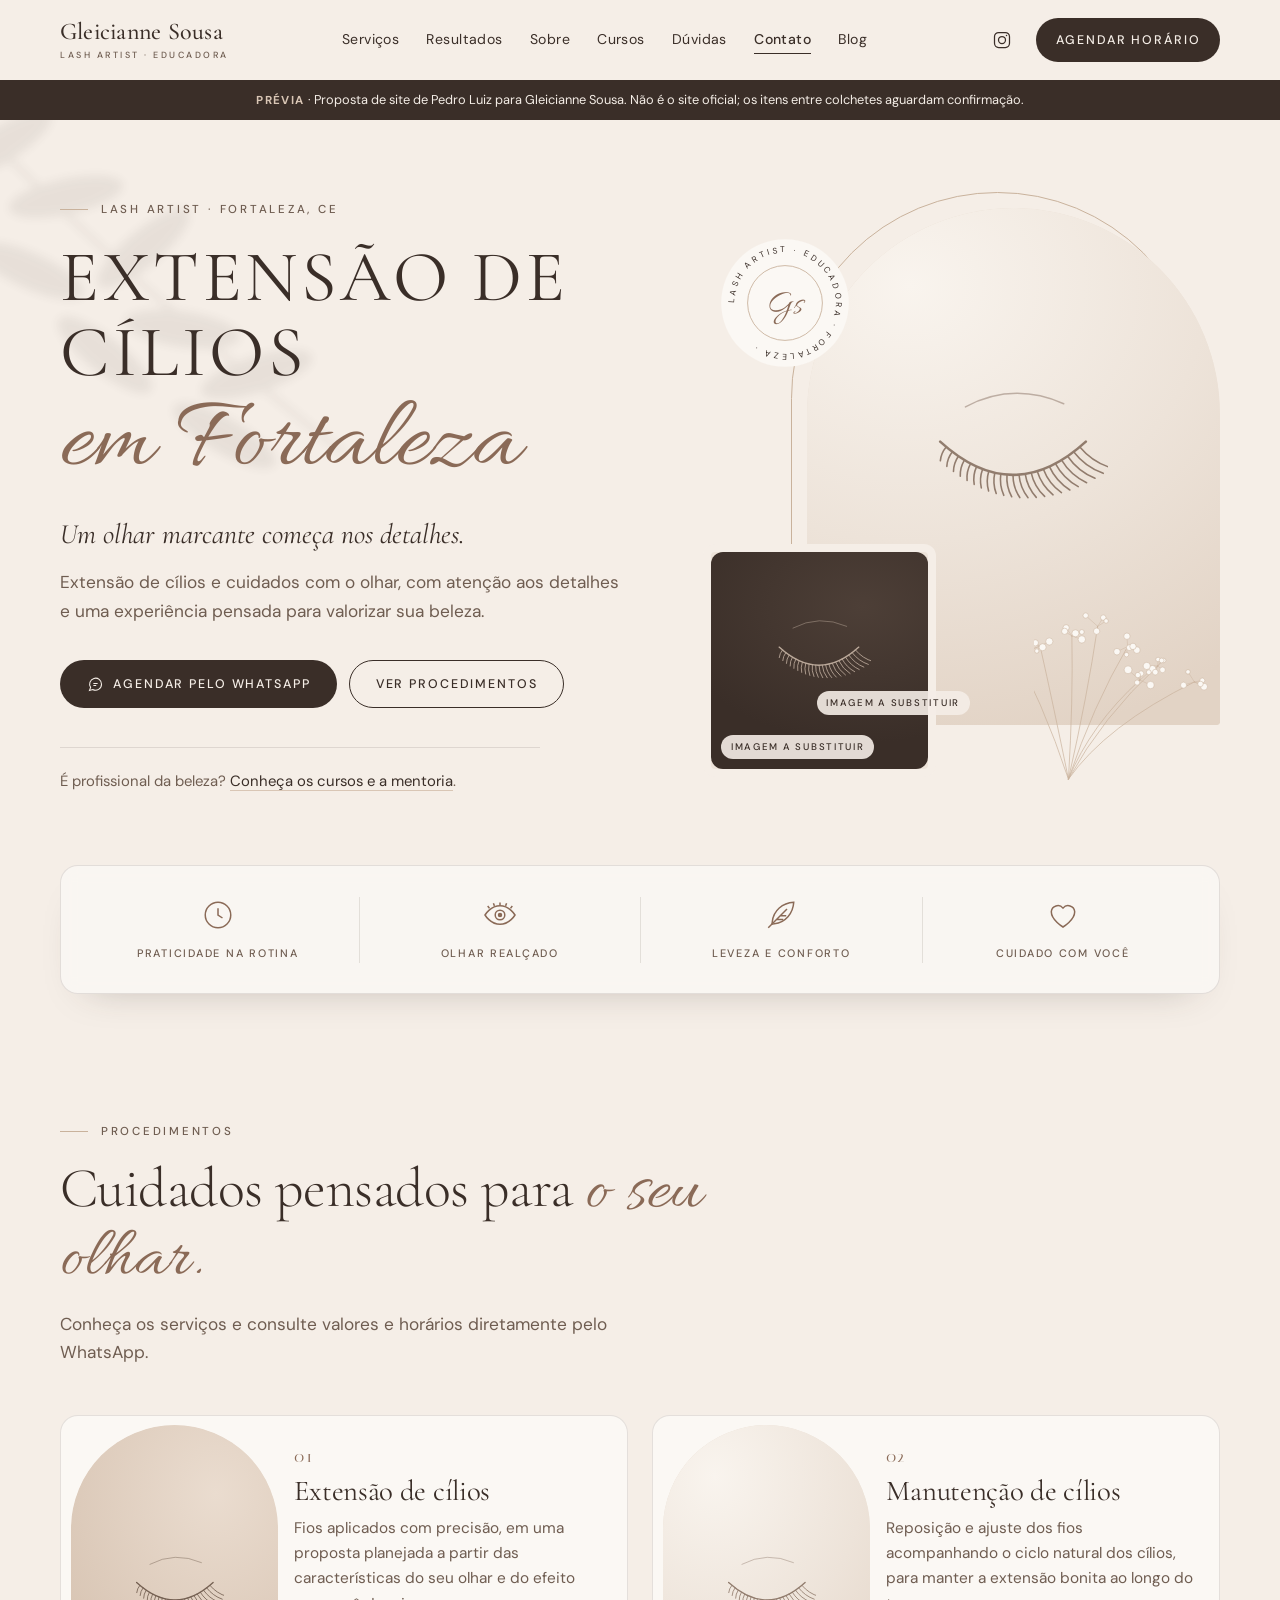
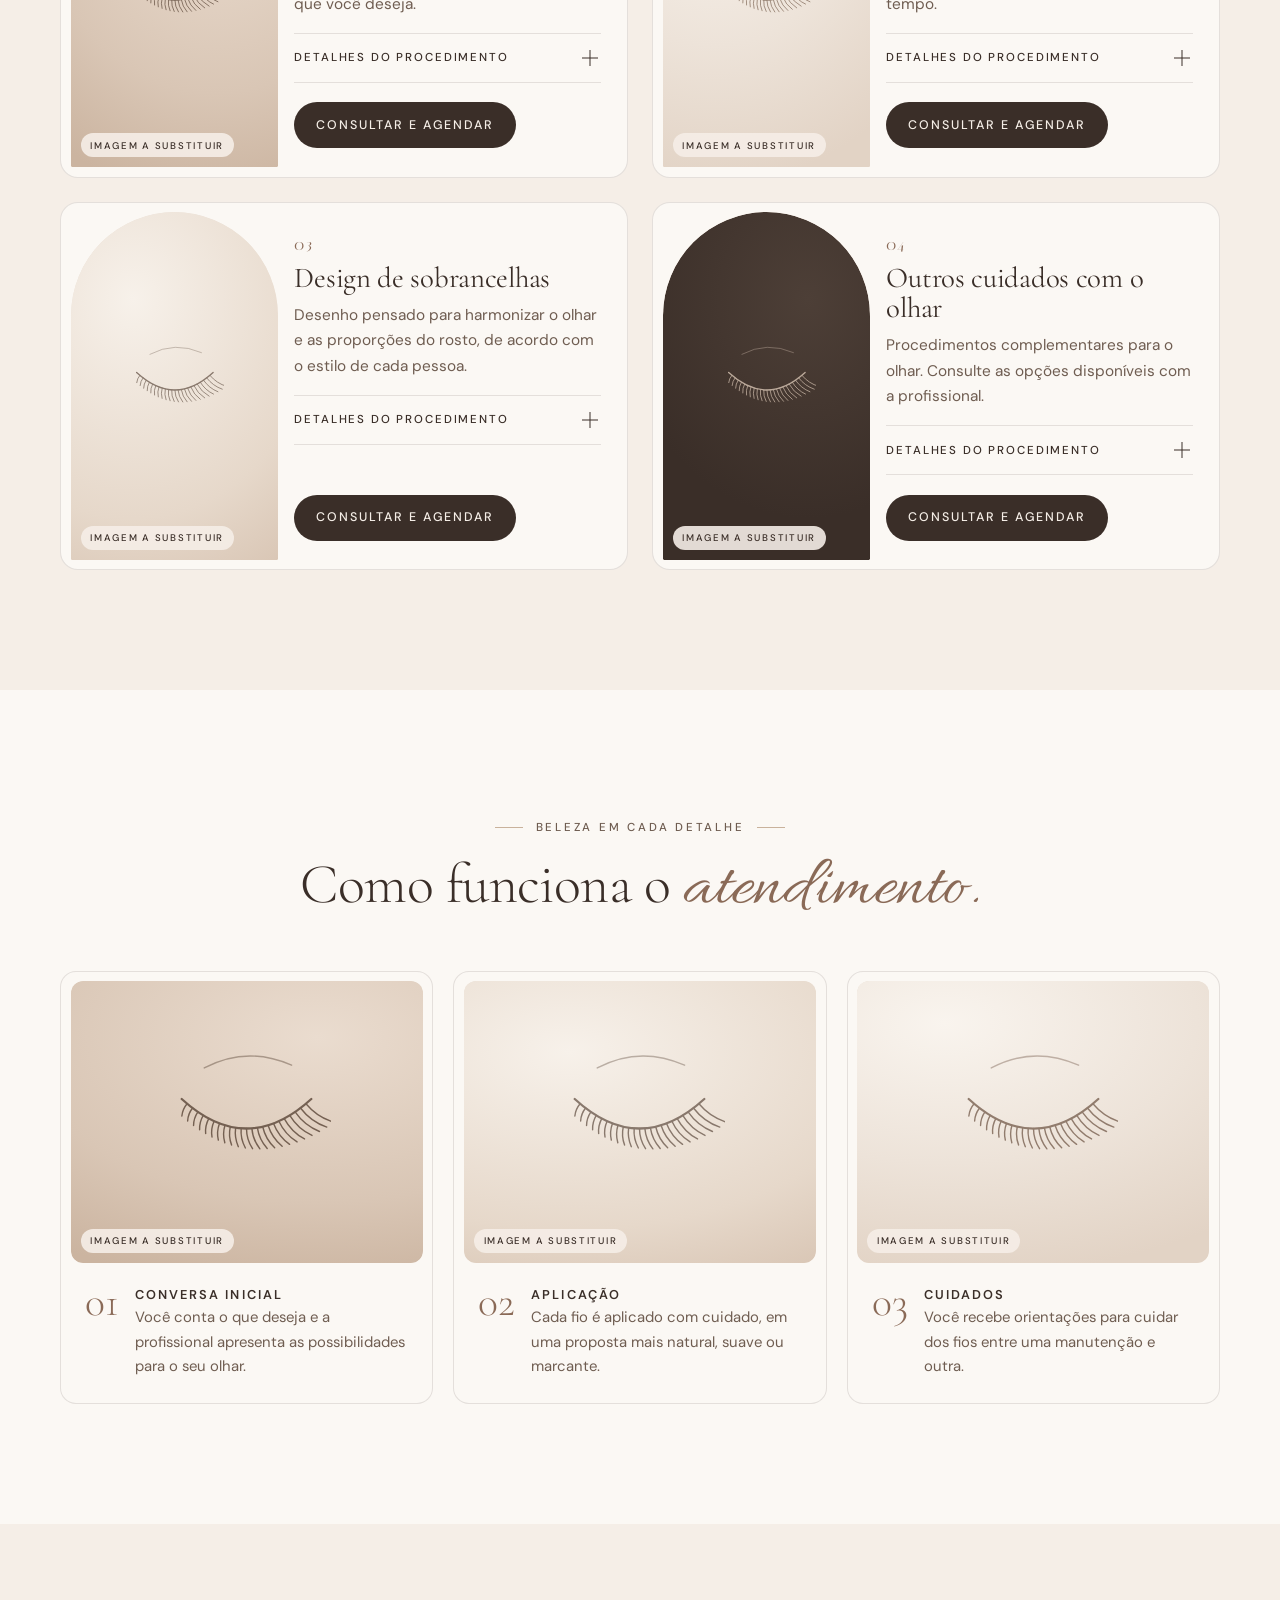
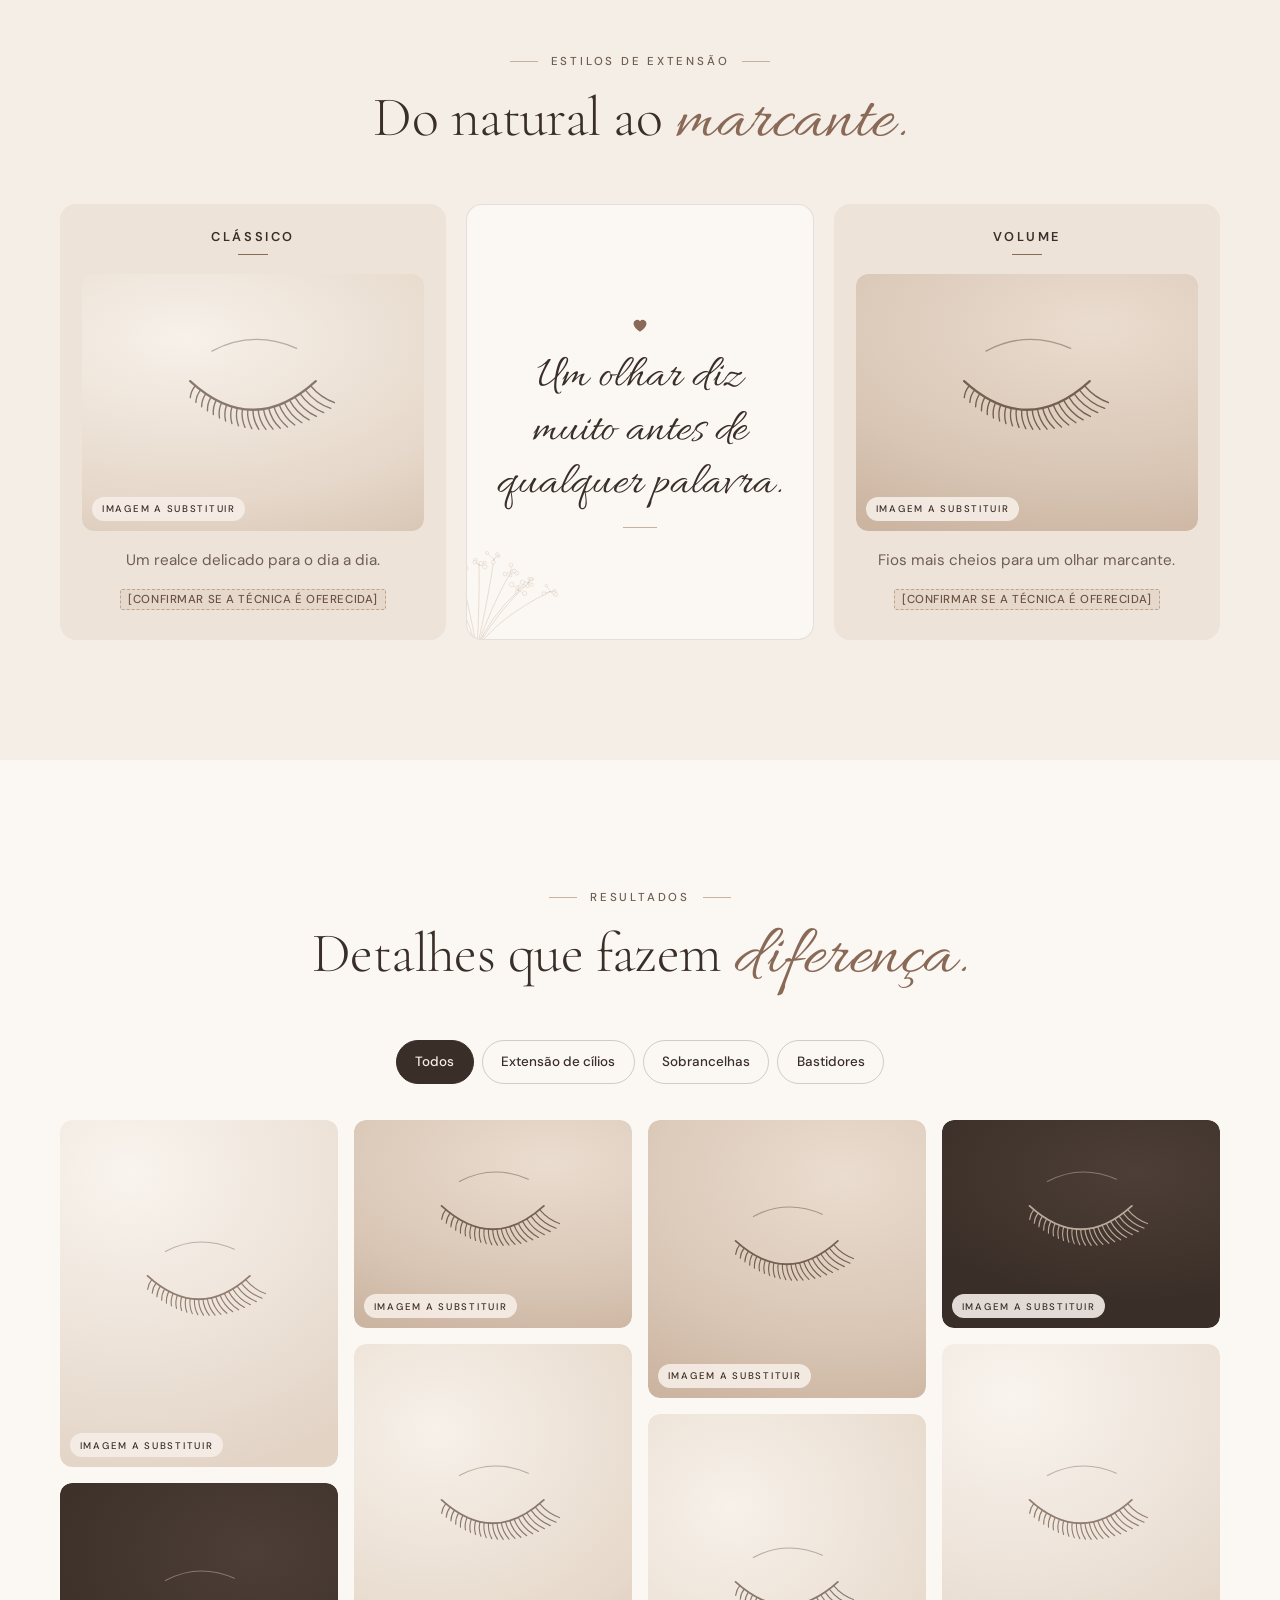
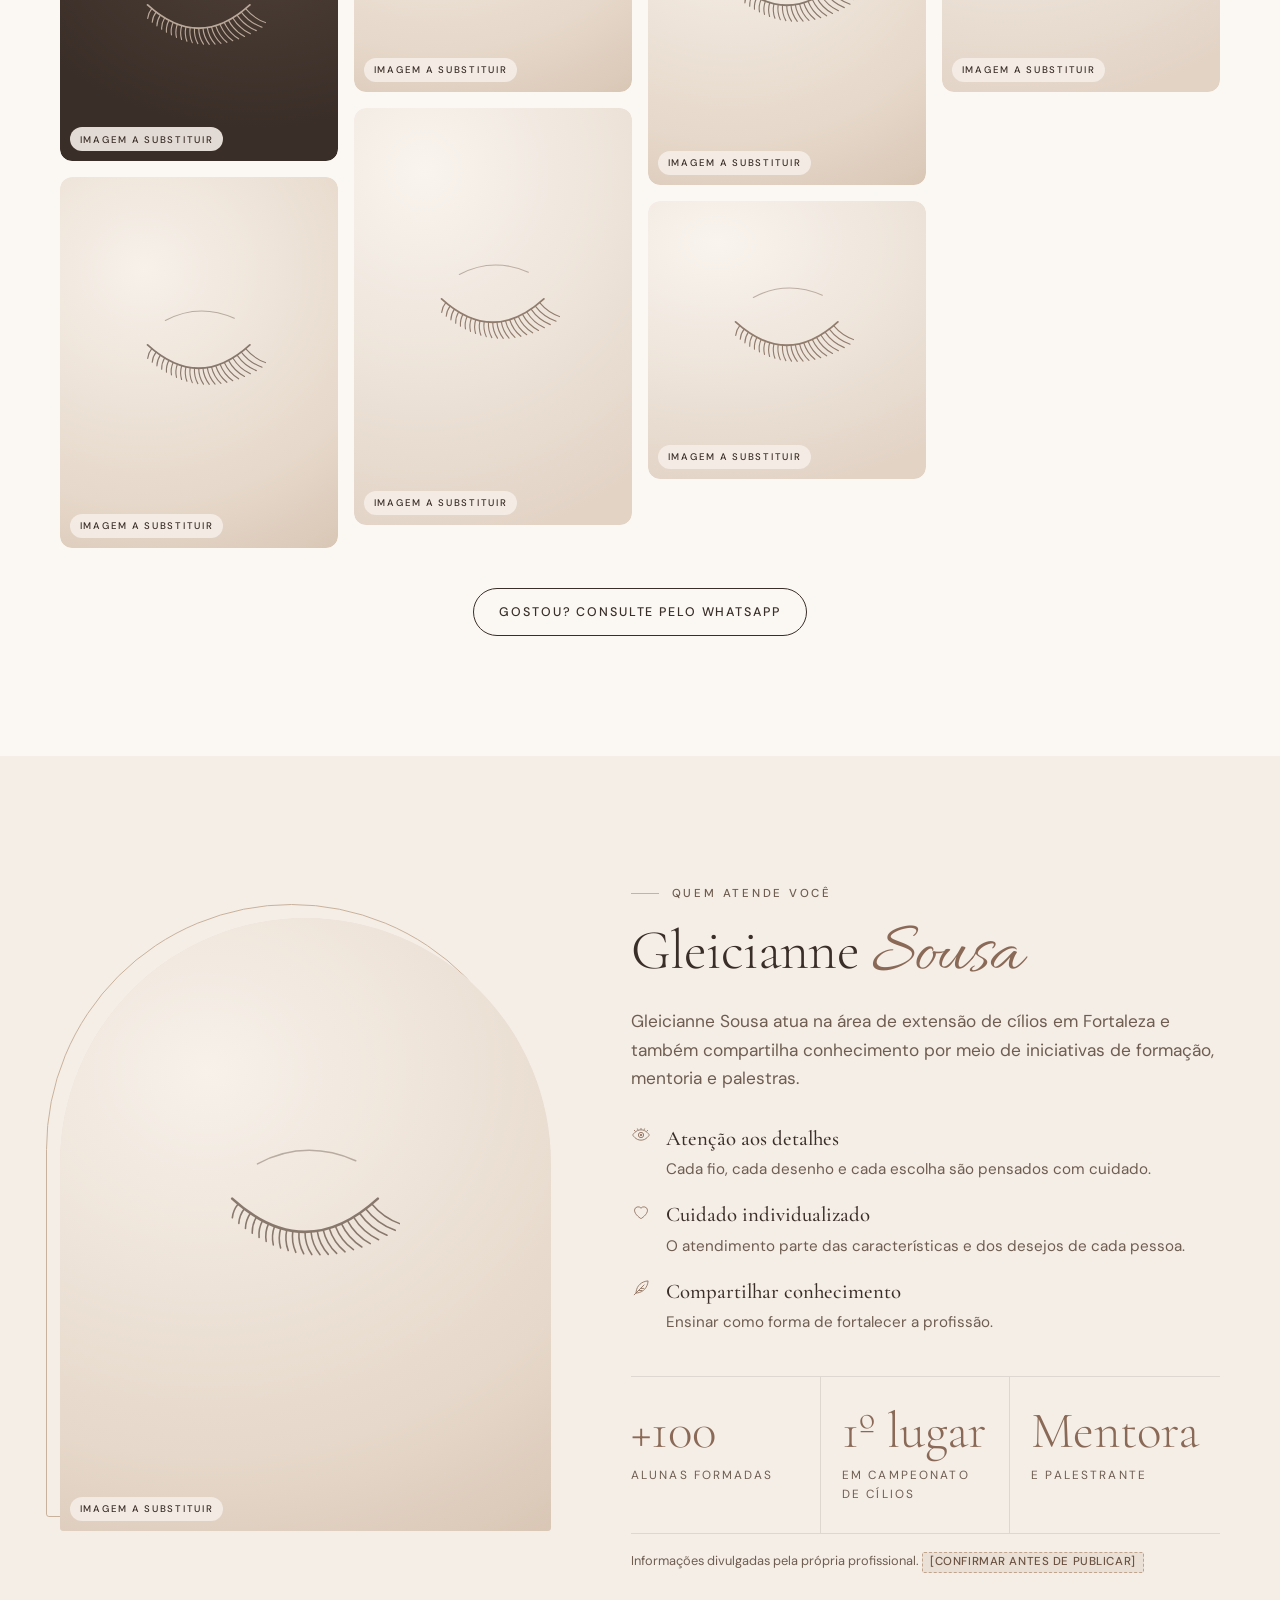
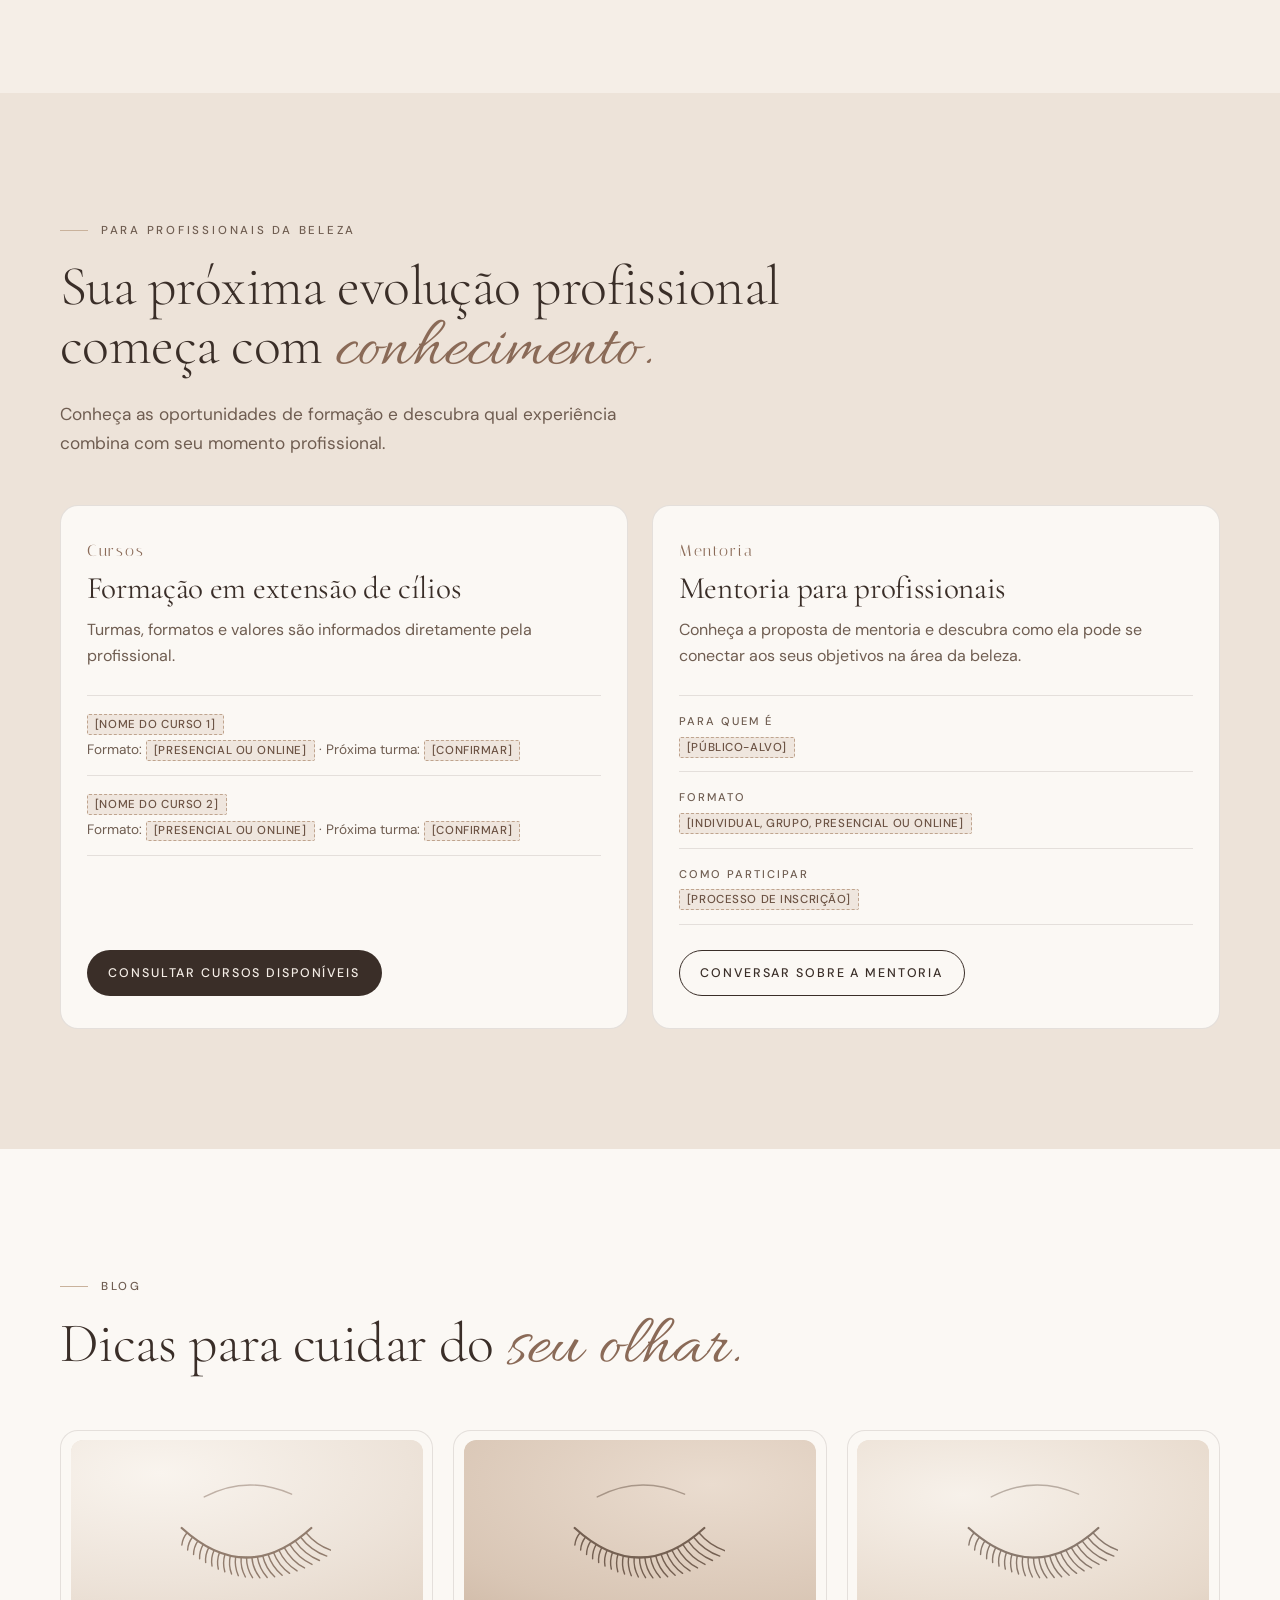
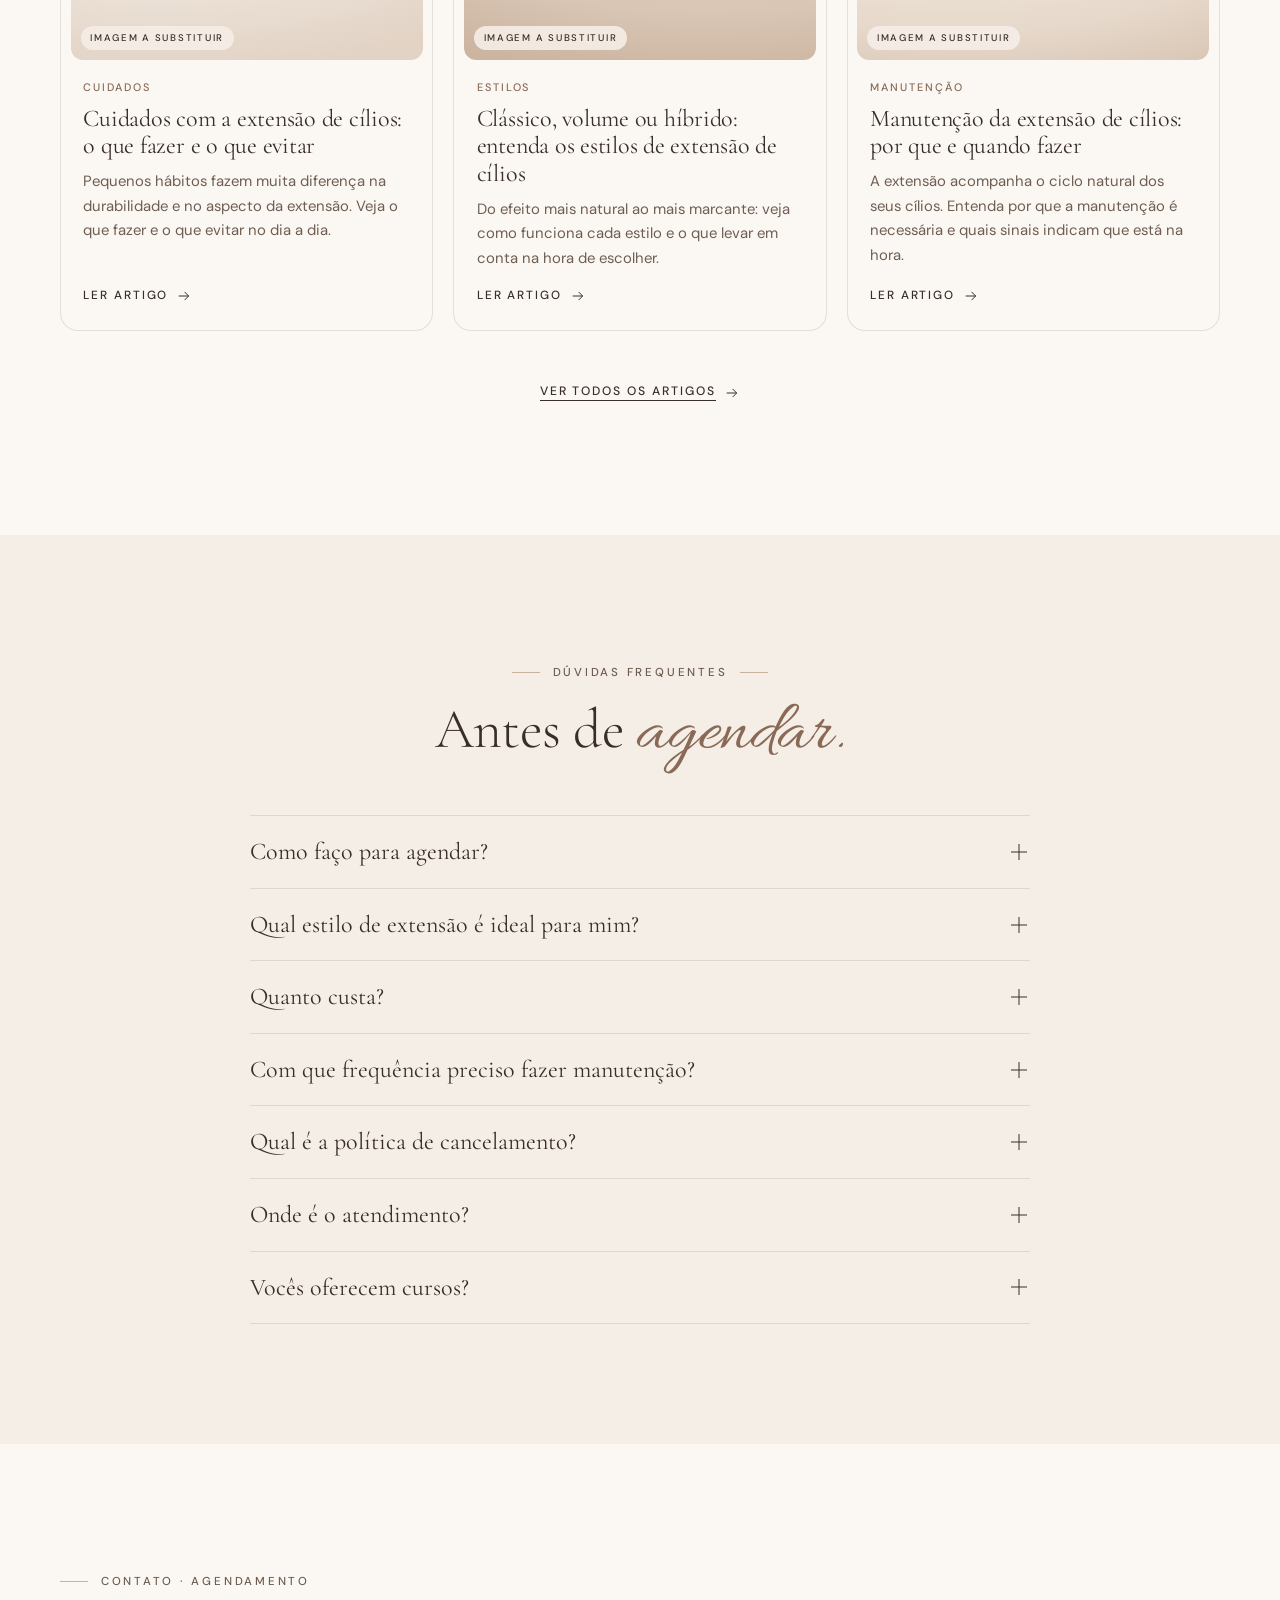
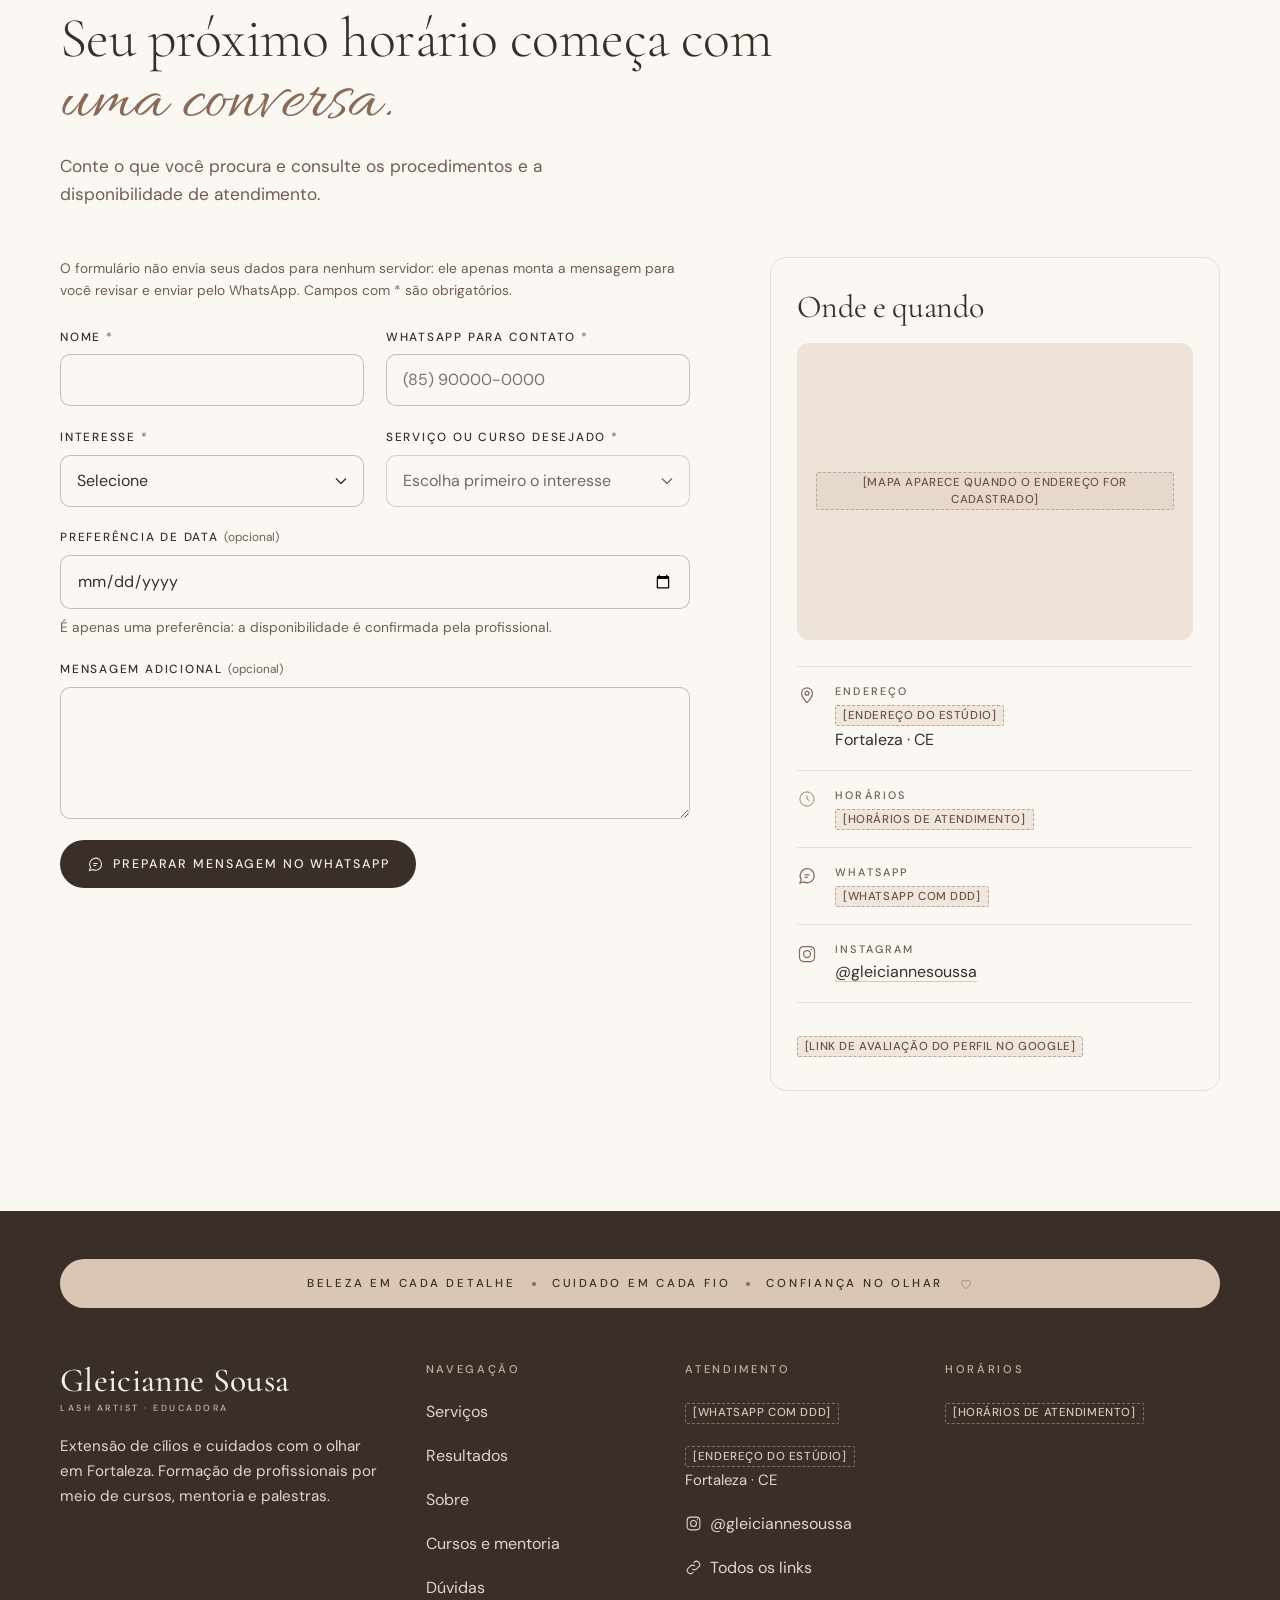
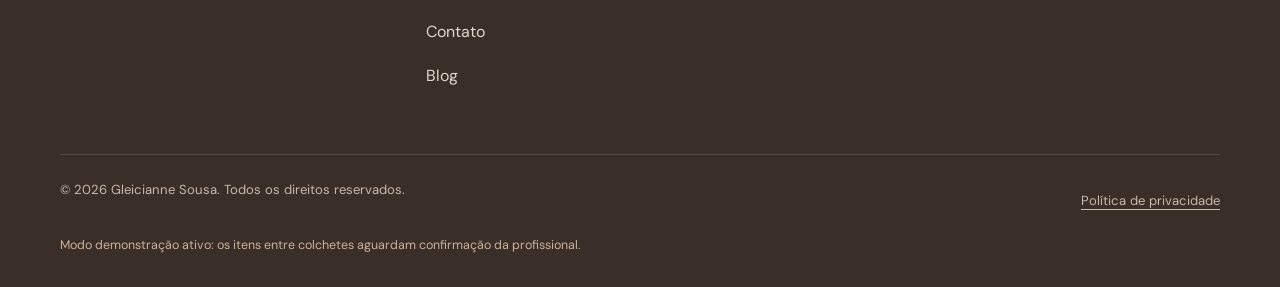
==== index.html @ cbfb41b2 "Adiciona site Gleicianne Sousa Co-Authored-By: Claude Sonnet 5.5 <noreply@anthropic.com>" ====
<!doctype html><html><head><meta charset=utf8><meta name=viewport content="width=device-width,initial-scale=1,viewport-fit=cover"><style>:root{color-scheme:light;box-sizing:border-box;padding-top:env(safe-area-inset-top,0px);padding-bottom:env(safe-area-inset-bottom,0px)}html{scroll-padding-top:env(safe-area-inset-top,0px)}body{margin:0;padding:0;font:14px -apple-system,BlinkMacSystemFont,sans-serif;background:#fff;color:#000}img{max-width:100%}[hidden]:not([hidden=until-found i]){display:none!important}</style></head><body>
<!-- METADADOS E SEO — landing page de destino do Perfil da Empresa no Google e do Google Ads -->
<title>Site Gleicianne Sousa</title>
<meta name="description" content="Extensão de cílios, manutenção e design de sobrancelhas em Fortaleza com Gleicianne Sousa. Veja os resultados e agende pelo WhatsApp.">
<meta name="theme-color" content="#F5EEE7">
<meta name="robots" content="index, follow">
<meta name="format-detection" content="telephone=no">
<meta property="og:type" content="website">
<meta property="og:locale" content="pt_BR">
<meta property="og:site_name" content="Gleicianne Sousa">
<meta property="og:title" content="Extensão de Cílios em Fortaleza | Gleicianne Sousa">
<meta property="og:description" content="Extensão de cílios, manutenção e design de sobrancelhas em Fortaleza com Gleicianne Sousa. Veja os resultados e agende pelo WhatsApp.">
<!-- og:url, og:image e favicon são definidos via CONFIG.seo quando houver domínio e arquivos oficiais -->
<meta name="twitter:card" content="summary_large_image">
<script>document.documentElement.classList.add('js');</script>
<link rel="preconnect" href="https://fonts.googleapis.com">
<link rel="preconnect" href="https://fonts.gstatic.com" crossorigin>
<link href="https://fonts.googleapis.com/css2?family=Cormorant+Garamond:ital,wght@0,300;0,400;0,500;0,600;1,300;1,400;1,500&family=DM+Sans:opsz,wght@9..40,400;9..40,500;9..40,600&family=Italiana&family=Allura&display=swap" rel="stylesheet">

<link rel="stylesheet" href="assets/style.css">
<!-- =========================================================
     ESTRUTURA — landing page única (destino do Perfil da Empresa
     no Google e de futuras campanhas do Google Ads).
     Textos ficam em HTML estático (indexável e rápido).
     Dados comerciais (telefone, endereço, horários, preços,
     links, imagens) vêm do objeto CONFIG no fim do arquivo.
     ========================================================= -->
<a class="skip-link" href="#conteudo">Pular para o conteúdo</a>

<header class="site-header" id="siteHeader">
  <div class="container header-inner">
    <a class="brand" href="#inicio" aria-label="Gleicianne Sousa — início">
      <span class="brand-name">Gleicianne Sousa</span>
      <span class="brand-sig">LASH ARTIST · EDUCADORA</span>
    </a>
    <nav class="nav-desktop" aria-label="Seções da página">
      <ul>
        <li><a href="#servicos" data-nav="servicos">Serviços</a></li>
        <li><a href="#resultados" data-nav="resultados">Resultados</a></li>
        <li><a href="#sobre" data-nav="sobre">Sobre</a></li>
        <li><a href="#formacao" data-nav="formacao">Cursos</a></li>
        <li><a href="#duvidas" data-nav="duvidas">Dúvidas</a></li>
        <li><a href="#contato" data-nav="contato">Contato</a></li>
        <li><a href="blog/index.html">Blog</a></li>
      </ul>
    </nav>
    <div class="header-actions">
      <a class="icon-btn" href="https://instagram.com/gleiciannesoussa" data-href="instagram" target="_blank" rel="noopener" aria-label="Instagram (abre em nova aba)" data-track="instagram"><span data-icon="instagram"></span></a>
      <a class="btn btn--primary header-cta" href="#contato" data-wa="schedule" data-track="whatsapp">Agendar horário</a>
      <button class="icon-btn menu-toggle" type="button" id="menuToggle" aria-controls="mobileMenu" aria-expanded="false" aria-label="Abrir menu"><span data-icon="menu"></span></button>
    </div>
  </div>
  <nav class="mobile-menu" id="mobileMenu" aria-label="Menu" hidden>
    <ul>
      <li><a href="#servicos" data-nav="servicos">Serviços<span data-icon="arrow"></span></a></li>
      <li><a href="#resultados" data-nav="resultados">Resultados<span data-icon="arrow"></span></a></li>
      <li><a href="#sobre" data-nav="sobre">Sobre<span data-icon="arrow"></span></a></li>
      <li><a href="#formacao" data-nav="formacao">Cursos e mentoria<span data-icon="arrow"></span></a></li>
      <li><a href="#duvidas" data-nav="duvidas">Dúvidas<span data-icon="arrow"></span></a></li>
      <li><a href="#contato" data-nav="contato">Contato<span data-icon="arrow"></span></a></li>
      <li><a href="blog/index.html">Blog<span data-icon="arrow"></span></a></li>
    </ul>
    <div class="btn-row">
      <a class="btn btn--primary" href="#contato" data-wa="schedule" data-track="whatsapp"><span data-icon="chat"></span>Agendar horário</a>
      <a class="btn btn--ghost" href="https://instagram.com/gleiciannesoussa" data-href="instagram" target="_blank" rel="noopener" data-track="instagram"><span data-icon="instagram"></span>Instagram</a>
    </div>
  </nav>
</header>

<main id="conteudo" tabindex="-1">
<div class="preview-bar" role="note"><strong>Prévia</strong> · Proposta de site de Pedro Luiz para Gleicianne Sousa. Não é o site oficial; os itens entre colchetes aguardam confirmação.</div>

  <!-- ===================== HERO ===================== -->
  <section class="hero" id="inicio" aria-labelledby="t-hero">
    <div data-deco="leaves"></div>
    <div class="container hero-grid">
      <div>
        <p class="eyebrow reveal">Lash artist · Fortaleza, CE</p>
        <h1 class="display reveal" id="t-hero">Extensão de cílios <em class="accent">em Fortaleza</em></h1>
        <p class="hero-tagline reveal">Um olhar marcante começa nos detalhes.</p>
        <p class="lead reveal">Extensão de cílios e cuidados com o olhar, com atenção aos detalhes e uma experiência pensada para valorizar sua beleza.</p>
        <div class="btn-row reveal">
          <a class="btn btn--primary" href="#contato" data-wa="schedule" data-track="whatsapp"><span data-icon="chat"></span>Agendar pelo WhatsApp</a>
          <a class="btn btn--ghost" href="#servicos">Ver procedimentos</a>
        </div>
        <p class="hero-note reveal">É profissional da beleza? <a href="#formacao">Conheça os cursos e a mentoria</a>.</p>
      </div>
      <div class="hero-visual reveal">
        <div class="hero-frame" aria-hidden="true"></div>
        <div class="hero-main arch" data-img="images.heroMain" data-eager></div>
        <div class="hero-detail" data-img="images.heroDetail"></div>
        <div class="hero-badge" aria-hidden="true" data-deco="badge"></div>
        <div data-deco="gypso"></div>
      </div>
    </div>
  </section>

  <div class="benefits-wrap">
    <div class="container">
      <ul class="benefits reveal" aria-label="Diferenciais do atendimento">
        <li><span data-icon="clock"></span><span>Praticidade na rotina</span></li>
        <li><span data-icon="eye"></span><span>Olhar realçado</span></li>
        <li><span data-icon="feather"></span><span>Leveza e conforto</span></li>
        <li><span data-icon="heart"></span><span>Cuidado com você</span></li>
      </ul>
    </div>
  </div>

  <!-- ===================== SERVIÇOS ===================== -->
  <section class="section" id="servicos" aria-labelledby="t-servicos">
    <div class="container">
      <div class="section-head">
        <p class="eyebrow reveal">Procedimentos</p>
        <h2 class="h2 reveal" id="t-servicos">Cuidados pensados para <em class="accent">o seu olhar.</em></h2>
        <p class="lead reveal">Conheça os serviços e consulte valores e horários diretamente pelo WhatsApp.</p>
      </div>
      <div class="svc-grid">
        <article class="svc-card reveal" data-svc="extensao">
          <div class="svc-img" data-img="services.extensao.image" data-label="Extensão de cílios"></div>
          <div class="svc-card-body">
            <span class="card-num">01</span>
            <h3>Extensão de cílios</h3>
            <p>Fios aplicados com precisão, em uma proposta planejada a partir das características do seu olhar e do efeito que você deseja.</p>
            <details class="svc-more"><summary>Detalhes do procedimento<span class="acc-plus" aria-hidden="true"></span></summary><dl class="meta-list meta-list--compact" data-svc-details="extensao"></dl></details>
            <a class="btn btn--primary btn--sm" href="#contato" data-wa="service" data-wa-arg="extensão de cílios" data-track="whatsapp">Consultar e agendar</a>
          </div>
        </article>
        <article class="svc-card reveal" data-svc="manutencao">
          <div class="svc-img" data-img="services.manutencao.image" data-label="Manutenção de cílios"></div>
          <div class="svc-card-body">
            <span class="card-num">02</span>
            <h3>Manutenção de cílios</h3>
            <p>Reposição e ajuste dos fios acompanhando o ciclo natural dos cílios, para manter a extensão bonita ao longo do tempo.</p>
            <details class="svc-more"><summary>Detalhes do procedimento<span class="acc-plus" aria-hidden="true"></span></summary><dl class="meta-list meta-list--compact" data-svc-details="manutencao"></dl></details>
            <a class="btn btn--primary btn--sm" href="#contato" data-wa="service" data-wa-arg="manutenção de cílios" data-track="whatsapp">Consultar e agendar</a>
          </div>
        </article>
        <article class="svc-card reveal" data-svc="sobrancelhas">
          <div class="svc-img" data-img="services.sobrancelhas.image" data-label="Design de sobrancelhas"></div>
          <div class="svc-card-body">
            <span class="card-num">03</span>
            <h3>Design de sobrancelhas</h3>
            <p>Desenho pensado para harmonizar o olhar e as proporções do rosto, de acordo com o estilo de cada pessoa.</p>
            <details class="svc-more"><summary>Detalhes do procedimento<span class="acc-plus" aria-hidden="true"></span></summary><dl class="meta-list meta-list--compact" data-svc-details="sobrancelhas"></dl></details>
            <a class="btn btn--primary btn--sm" href="#contato" data-wa="service" data-wa-arg="design de sobrancelhas" data-track="whatsapp">Consultar e agendar</a>
          </div>
        </article>
        <article class="svc-card reveal" data-svc="outros" data-optional>
          <div class="svc-img" data-img="services.outros.image" data-label="Outros cuidados com o olhar"></div>
          <div class="svc-card-body">
            <span class="card-num">04</span>
            <h3>Outros cuidados com o olhar</h3>
            <p>Procedimentos complementares para o olhar. Consulte as opções disponíveis com a profissional.</p>
            <details class="svc-more"><summary>Detalhes do procedimento<span class="acc-plus" aria-hidden="true"></span></summary><dl class="meta-list meta-list--compact" data-svc-details="outros"></dl></details>
            <a class="btn btn--primary btn--sm" href="#contato" data-wa="service" data-wa-arg="outros cuidados com o olhar" data-track="whatsapp">Consultar e agendar</a>
          </div>
        </article>
      </div>
    </div>
  </section>

  <!-- ===================== COMO FUNCIONA ===================== -->
  <section class="section section--white" aria-labelledby="t-detalhe">
    <div class="container">
      <div class="section-head center">
        <p class="eyebrow reveal">Beleza em cada detalhe</p>
        <h2 class="h2 reveal" id="t-detalhe">Como funciona o <em class="accent">atendimento.</em></h2>
      </div>
      <div class="detail-cards">
        <article class="detail-card reveal">
          <div data-img="process.0" data-ratio="5/4" data-label="Aplicação de extensão de cílios"></div>
          <div class="detail-card-body"><span class="n" aria-hidden="true">01</span><h3>Conversa inicial</h3><p>Você conta o que deseja e a profissional apresenta as possibilidades para o seu olhar.</p></div>
        </article>
        <article class="detail-card reveal">
          <div data-img="process.1" data-ratio="5/4" data-label="Aplicação dos fios"></div>
          <div class="detail-card-body"><span class="n" aria-hidden="true">02</span><h3>Aplicação</h3><p>Cada fio é aplicado com cuidado, em uma proposta mais natural, suave ou marcante.</p></div>
        </article>
        <article class="detail-card reveal">
          <div data-img="process.2" data-ratio="5/4" data-label="Resultado de extensão de cílios"></div>
          <div class="detail-card-body"><span class="n" aria-hidden="true">03</span><h3>Cuidados</h3><p>Você recebe orientações para cuidar dos fios entre uma manutenção e outra.</p></div>
        </article>
      </div>
    </div>
  </section>

  <!-- ===================== ESTILOS ===================== -->
  <section class="section" id="estilos" aria-labelledby="t-estilos" data-styles-section>
    <div class="container">
      <div class="section-head center">
        <p class="eyebrow reveal">Estilos de extensão</p>
        <h2 class="h2 reveal" id="t-estilos">Do natural ao <em class="accent">marcante.</em></h2>
      </div>
      <div class="styles">
        <article class="style-card reveal" data-style="0">
          <h3>Clássico</h3>
          <div data-img="styles.0.image" data-ratio="4/3" data-label="Extensão de cílios estilo clássico" style="margin-bottom:1.1rem"></div>
          <p>Um realce delicado para o dia a dia.</p>
        </article>
        <figure class="quote-card reveal" style="margin:0">
          <span data-icon="heartFill"></span>
          <blockquote>Um olhar diz muito antes de qualquer palavra.</blockquote>
          <span class="rule" aria-hidden="true"></span>
          <div data-deco="gypso"></div>
        </figure>
        <article class="style-card reveal" data-style="1">
          <h3>Volume</h3>
          <div data-img="styles.1.image" data-ratio="4/3" data-label="Extensão de cílios estilo volume" style="margin-bottom:1.1rem"></div>
          <p>Fios mais cheios para um olhar marcante.</p>
        </article>
      </div>
    </div>
  </section>

  <!-- ===================== RESULTADOS ===================== -->
  <section class="section section--white" id="resultados" aria-labelledby="t-resultados">
    <div class="container">
      <div class="section-head center">
        <p class="eyebrow reveal">Resultados</p>
        <h2 class="h2 reveal" id="t-resultados">Detalhes que fazem <em class="accent">diferença.</em></h2>
      </div>
      <div class="filters" role="group" aria-label="Filtrar resultados por categoria" style="justify-content:center">
        <button type="button" class="chip" data-filter="todos" aria-pressed="true">Todos</button>
        <button type="button" class="chip" data-filter="cilios" aria-pressed="false">Extensão de cílios</button>
        <button type="button" class="chip" data-filter="sobrancelhas" aria-pressed="false">Sobrancelhas</button>
        <button type="button" class="chip" data-filter="bastidores" aria-pressed="false">Bastidores</button>
      </div>
      <p class="sr-only" id="filterStatus" aria-live="polite"></p>
      <div class="masonry" data-gallery id="portfolioGrid"></div>
      <p class="g-empty" id="galleryEmpty" hidden>Ainda não há imagens nesta categoria.</p>
      <div class="section-foot"><a class="btn btn--ghost" href="#contato" data-wa="portfolio" data-track="whatsapp">Gostou? Consulte pelo WhatsApp</a></div>
    </div>
  </section>

  <!-- ===================== SOBRE ===================== -->
  <section class="section" id="sobre" aria-labelledby="t-sobre">
    <div class="container split split--wide-text">
      <div class="portrait reveal"><div data-img="images.portrait" data-ratio="4/5" class="arch"></div></div>
      <div>
        <p class="eyebrow reveal">Quem atende você</p>
        <h2 class="h2 reveal" id="t-sobre">Gleicianne <em class="accent">Sousa</em></h2>
        <p class="lead reveal">Gleicianne Sousa atua na área de extensão de cílios em Fortaleza e também compartilha conhecimento por meio de iniciativas de formação, mentoria e palestras.</p>
        <ul class="about-points reveal">
          <li><span data-icon="eye"></span><div><strong>Atenção aos detalhes</strong><span>Cada fio, cada desenho e cada escolha são pensados com cuidado.</span></div></li>
          <li><span data-icon="heart"></span><div><strong>Cuidado individualizado</strong><span>O atendimento parte das características e dos desejos de cada pessoa.</span></div></li>
          <li><span data-icon="feather"></span><div><strong>Compartilhar conhecimento</strong><span>Ensinar como forma de fortalecer a profissão.</span></div></li>
        </ul>
        <div class="reveal" data-creds></div>
      </div>
    </div>
  </section>

  <!-- ===================== FORMAÇÃO ===================== -->
  <section class="section section--blush" id="formacao" aria-labelledby="t-formacao">
    <div class="container">
      <div class="section-head">
        <p class="eyebrow reveal">Para profissionais da beleza</p>
        <h2 class="h2 reveal" id="t-formacao">Sua próxima evolução profissional começa com <em class="accent">conhecimento.</em></h2>
        <p class="lead reveal">Conheça as oportunidades de formação e descubra qual experiência combina com seu momento profissional.</p>
      </div>
      <div class="edu-grid">
        <article class="edu-card reveal">
          <span class="card-num">Cursos</span>
          <h3>Formação em extensão de cílios</h3>
          <p>Turmas, formatos e valores são informados diretamente pela profissional.</p>
          <ul class="course-list" data-courses></ul>
          <a class="btn btn--primary btn--sm" href="#contato" data-wa="courses" data-track="whatsapp">Consultar cursos disponíveis</a>
        </article>
        <article class="edu-card reveal">
          <span class="card-num">Mentoria</span>
          <h3>Mentoria para profissionais</h3>
          <p>Conheça a proposta de mentoria e descubra como ela pode se conectar aos seus objetivos na área da beleza.</p>
          <dl class="meta-list meta-list--compact" data-mentoring></dl>
          <a class="btn btn--ghost btn--sm" href="#contato" data-wa="mentoring" data-track="whatsapp">Conversar sobre a mentoria</a>
        </article>
      </div>
    </div>
  </section>

  <!-- ===================== BLOG ===================== -->
  <section class="section section--white" id="blog" aria-labelledby="t-blog">
    <div class="container">
      <div class="section-head">
        <p class="eyebrow reveal">Blog</p>
        <h2 class="h2 reveal" id="t-blog">Dicas para cuidar do <em class="accent">seu olhar.</em></h2>
      </div>
      <div class="post-cards">
        <a class="post-card reveal" href="blog/cuidados-extensao-de-cilios.html">
          <div data-img="blog.cuidados-extensao-de-cilios"></div>
          <div class="post-card-body">
            <span class="cat">Cuidados</span>
            <h3>Cuidados com a extensão de cílios: o que fazer e o que evitar</h3>
            <p>Pequenos hábitos fazem muita diferença na durabilidade e no aspecto da extensão. Veja o que fazer e o que evitar no dia a dia.</p>
            <span class="more">Ler artigo<span data-icon="arrow"></span></span>
          </div>
        </a><a class="post-card reveal" href="blog/estilos-extensao-de-cilios-classico-volume-hibrido.html">
          <div data-img="blog.estilos-extensao-de-cilios-classico-volume-hibrido"></div>
          <div class="post-card-body">
            <span class="cat">Estilos</span>
            <h3>Clássico, volume ou híbrido: entenda os estilos de extensão de cílios</h3>
            <p>Do efeito mais natural ao mais marcante: veja como funciona cada estilo e o que levar em conta na hora de escolher.</p>
            <span class="more">Ler artigo<span data-icon="arrow"></span></span>
          </div>
        </a><a class="post-card reveal" href="blog/manutencao-extensao-de-cilios.html">
          <div data-img="blog.manutencao-extensao-de-cilios"></div>
          <div class="post-card-body">
            <span class="cat">Manutenção</span>
            <h3>Manutenção da extensão de cílios: por que e quando fazer</h3>
            <p>A extensão acompanha o ciclo natural dos seus cílios. Entenda por que a manutenção é necessária e quais sinais indicam que está na hora.</p>
            <span class="more">Ler artigo<span data-icon="arrow"></span></span>
          </div>
        </a>
      </div>
      <div class="section-foot"><a class="link-arrow" href="blog/index.html"><span>Ver todos os artigos</span><span data-icon="arrow"></span></a></div>
    </div>
  </section>

  <!-- ===================== DÚVIDAS ===================== -->
  <section class="section" id="duvidas" aria-labelledby="t-duvidas">
    <div class="container faq-wrap">
      <div class="section-head center">
        <p class="eyebrow reveal">Dúvidas frequentes</p>
        <h2 class="h2 reveal" id="t-duvidas">Antes de <em class="accent">agendar.</em></h2>
      </div>
      <div class="acc reveal">
        <details><summary>Como faço para agendar?<span class="acc-plus" aria-hidden="true"></span></summary>
          <div class="acc-body">Pelo WhatsApp: conte qual procedimento você deseja e a profissional informa os horários disponíveis. Você também pode usar o <a href="#contato">formulário de contato</a> para preparar sua mensagem.</div></details>
        <details><summary>Qual estilo de extensão é ideal para mim?<span class="acc-plus" aria-hidden="true"></span></summary>
          <div class="acc-body">Depende das características do seu olhar e do efeito que você deseja. A indicação é feita na conversa inicial com a profissional.</div></details>
        <details><summary>Quanto custa?<span class="acc-plus" aria-hidden="true"></span></summary>
          <div class="acc-body">Os valores variam conforme o procedimento escolhido e são informados pelo WhatsApp.</div></details>
        <details><summary>Com que frequência preciso fazer manutenção?<span class="acc-plus" aria-hidden="true"></span></summary>
          <div class="acc-body"><span data-cfg="policies.maintenance" data-ph="POLÍTICA DE MANUTENÇÃO" data-neutral="O intervalo de manutenção é orientado pela profissional após o procedimento."></span></div></details>
        <details><summary>Qual é a política de cancelamento?<span class="acc-plus" aria-hidden="true"></span></summary>
          <div class="acc-body"><span data-cfg="policies.cancellation" data-ph="POLÍTICA DE CANCELAMENTO" data-neutral="As condições de remarcação e cancelamento são informadas no momento do agendamento."></span></div></details>
        <details><summary>Onde é o atendimento?<span class="acc-plus" aria-hidden="true"></span></summary>
          <div class="acc-body"><span data-cfg="@address" data-ph="ENDEREÇO DO ESTÚDIO" data-neutral="Em Fortaleza, CE. O endereço é informado no agendamento."></span></div></details>
        <details><summary>Vocês oferecem cursos?<span class="acc-plus" aria-hidden="true"></span></summary>
          <div class="acc-body">Sim. Gleicianne também atua na formação de profissionais. Veja a seção <a href="#formacao">Cursos e mentoria</a>.</div></details>
      </div>
    </div>
  </section>

  <!-- ===================== CONTATO ===================== -->
  <section class="section section--white" id="contato" aria-labelledby="t-contato">
    <div class="container">
      <div class="section-head">
        <p class="eyebrow reveal">Contato · Agendamento</p>
        <h2 class="h2 reveal" id="t-contato">Seu próximo horário começa com <em class="accent">uma conversa.</em></h2>
        <p class="lead reveal">Conte o que você procura e consulte os procedimentos e a disponibilidade de atendimento.</p>
      </div>
      <div class="contact-grid">
        <div class="reveal">
          <p class="form-hint" style="margin-bottom:1.6rem">O formulário não envia seus dados para nenhum servidor: ele apenas monta a mensagem para você revisar e enviar pelo WhatsApp. Campos com <span class="req" aria-hidden="true">*</span> são obrigatórios.</p>
          <form class="form" id="contactForm" novalidate>
            <div class="form-row">
              <div class="field">
                <label for="f-nome">Nome <span class="req" aria-hidden="true">*</span></label>
                <input class="input" id="f-nome" name="nome" type="text" autocomplete="name" required aria-describedby="e-nome">
                <span class="err" id="e-nome"></span>
              </div>
              <div class="field">
                <label for="f-whats">WhatsApp para contato <span class="req" aria-hidden="true">*</span></label>
                <input class="input" id="f-whats" name="whatsapp" type="tel" inputmode="tel" autocomplete="tel-national" placeholder="(85) 90000-0000" required aria-describedby="e-whats">
                <span class="err" id="e-whats"></span>
              </div>
            </div>
            <div class="form-row">
              <div class="field">
                <label for="f-interesse">Interesse <span class="req" aria-hidden="true">*</span></label>
                <select class="input" id="f-interesse" name="interesse" required aria-describedby="e-interesse">
                  <option value="">Selecione</option>
                  <option value="Procedimento">Procedimento</option>
                  <option value="Curso">Curso</option>
                  <option value="Mentoria">Mentoria</option>
                  <option value="Outro">Outro</option>
                </select>
                <span class="err" id="e-interesse"></span>
              </div>
              <div class="field" id="wrap-servico">
                <label for="f-servico" id="l-servico">Serviço ou curso desejado <span class="req" aria-hidden="true">*</span></label>
                <select class="input" id="f-servico" name="servico" aria-describedby="e-servico" disabled>
                  <option value="">Escolha primeiro o interesse</option>
                </select>
                <span class="err" id="e-servico"></span>
              </div>
            </div>
            <div class="field">
              <label for="f-data">Preferência de data <span class="opt">(opcional)</span></label>
              <input class="input" id="f-data" name="data" type="date" aria-describedby="h-data">
              <span class="form-hint" id="h-data">É apenas uma preferência: a disponibilidade é confirmada pela profissional.</span>
            </div>
            <div class="field">
              <label for="f-msg">Mensagem adicional <span class="opt" id="opt-msg">(opcional)</span></label>
              <textarea class="input" id="f-msg" name="mensagem" maxlength="600" aria-describedby="e-msg"></textarea>
              <span class="err" id="e-msg"></span>
            </div>
            <div><button class="btn btn--primary" type="submit" id="f-submit"><span data-icon="chat"></span><span>Preparar mensagem no WhatsApp</span></button></div>
            <div class="form-status" id="formStatus" role="status" aria-live="polite" tabindex="-1"></div>
          </form>
        </div>

        <aside class="aside reveal" aria-labelledby="t-aside">
          <h3 class="h3" id="t-aside" style="margin-bottom:1.2rem">Onde e quando</h3>
          <div class="map-box" id="mapBox"></div>
          <ul class="info-list" id="infoList"></ul>
          <div class="btn-row" id="asideActions"></div>
        </aside>
      </div>
    </div>
  </section>
</main>

<footer class="site-footer" id="siteFooter">
  <div class="container">
    <p class="tagline-pill"><span>Beleza em cada detalhe</span><span class="dot" aria-hidden="true"></span><span>Cuidado em cada fio</span><span class="dot" aria-hidden="true"></span><span>Confiança no olhar</span><span data-icon="heart"></span></p>
    <div class="footer-grid">
      <div class="footer-brand">
        <a class="brand" href="#inicio"><span class="brand-name">Gleicianne Sousa</span><span class="brand-sig">LASH ARTIST · EDUCADORA</span></a>
        <p>Extensão de cílios e cuidados com o olhar em Fortaleza. Formação de profissionais por meio de cursos, mentoria e palestras.</p>
      </div>
      <nav aria-label="Rodapé">
        <h2>Navegação</h2>
        <ul>
          <li><a href="#servicos">Serviços</a></li>
          <li><a href="#resultados">Resultados</a></li>
          <li><a href="#sobre">Sobre</a></li>
          <li><a href="#formacao">Cursos e mentoria</a></li>
          <li><a href="#duvidas">Dúvidas</a></li>
          <li><a href="#contato">Contato</a></li>
          <li><a href="blog/index.html">Blog</a></li>
        </ul>
      </nav>
      <div>
        <h2>Atendimento</h2>
        <ul id="footerContact"></ul>
      </div>
      <div>
        <h2>Horários</h2>
        <ul id="footerHours"></ul>
      </div>
    </div>
    <div class="footer-bottom">
      <span>© <span id="year">2026</span> Gleicianne Sousa. Todos os direitos reservados.</span>
      <button type="button" class="link-btn" data-open-privacy>Política de privacidade</button>
      <span class="demo-note" id="demoNote" hidden>Modo demonstração ativo: os itens entre colchetes aguardam confirmação da profissional.</span>
    </div>
  </div>
</footer>

<!-- Barra fixa de ações no celular -->
<nav class="mbar" aria-label="Ações rápidas">
  <a class="primary" href="#contato" data-wa="schedule" data-track="whatsapp"><span data-icon="chat"></span>WhatsApp</a>
  <a href="#" data-href="tel" data-track="call" hidden><span data-icon="phone"></span>Ligar</a>
  <a href="#" data-href="directions" data-track="directions" hidden><span data-icon="pin"></span>Como chegar</a>
</nav>

<!-- Galeria ampliada -->
<div class="lightbox" id="lightbox" role="dialog" aria-modal="true" aria-label="Visualização ampliada da imagem" hidden>
  <div class="lb-top">
    <span class="lb-counter" id="lbCounter"></span>
    <button class="lb-btn" type="button" id="lbClose" aria-label="Fechar visualização"><span data-icon="close"></span></button>
  </div>
  <div class="lb-stage" id="lbStage"></div>
  <div class="lb-bottom">
    <button class="lb-btn" type="button" id="lbPrev" aria-label="Imagem anterior"><span data-icon="prev"></span></button>
    <p class="lb-caption" id="lbCaption" aria-live="polite"></p>
    <button class="lb-btn" type="button" id="lbNext" aria-label="Próxima imagem"><span data-icon="next"></span></button>
  </div>
</div>

<!-- Aviso de cookies (exibido apenas quando o rastreamento estiver configurado) -->
<div class="consent" id="consent" role="dialog" aria-label="Preferências de cookies" hidden>
  <p>Usamos cookies do Google para medir visitas e o desempenho de anúncios. Você pode aceitar ou recusar. <button type="button" class="link-btn" data-open-privacy style="min-height:0">Saiba mais</button>.</p>
  <div class="btn-row">
    <button type="button" class="btn btn--primary" data-consent="granted">Aceitar</button>
    <button type="button" class="btn btn--ghost" data-consent="denied">Recusar</button>
  </div>
</div>

<!-- Política de privacidade (modelo: revisar com a profissional antes de publicar) -->
<dialog class="modal" id="privacy" aria-labelledby="t-privacy">
  <div class="modal-head">
    <h2 id="t-privacy">Política de privacidade</h2>
    <button type="button" class="icon-btn" data-close-privacy aria-label="Fechar"><span data-icon="close"></span></button>
  </div>
  <div class="modal-body">
    <p id="privacyDemo" hidden><span class="ph">[MODELO: REVISAR COM A PROFISSIONAL ANTES DE PUBLICAR]</span></p>
    <h3>Formulário de contato</h3>
    <p>O formulário deste site não envia nem armazena seus dados em servidores. Ele apenas prepara uma mensagem que você revisa e envia, se quiser, pelo seu próprio WhatsApp.</p>
    <h3>Cookies e medição</h3>
    <p>Com o seu consentimento, este site pode usar ferramentas do Google (como Google Analytics e Google Ads) para medir visitas e o desempenho de anúncios. Você pode recusar sem prejuízo ao uso do site.</p>
    <h3>Serviços de terceiros</h3>
    <p>Links para WhatsApp, Instagram e Google Maps levam a serviços de terceiros, que têm políticas próprias. O mapa só é carregado se você clicar para exibi-lo.</p>
    <h3>Contato</h3>
    <p>Para dúvidas sobre seus dados, fale com Gleicianne Sousa pelos canais de atendimento informados nesta página.</p>
  </div>
</dialog>

<div class="sr-only" aria-live="polite" id="srAnnounce"></div>

<script src="assets/config.js"></script>
<script src="assets/site.js"></script>

</body></html>
---- assets/style.css ----
/* =========================================================
   3. VARIÁVEIS CSS E DESIGN SYSTEM
   ========================================================= */
:root{
  /* Paleta "nude & linho" — inspirada na referência visual enviada */
  --ink:#3A2E28;            /* café espresso (textos fortes, botões, rodapé) */
  --blush:#EDE3D9;          /* linho (painéis e seções suaves) */
  --nude:#D9C6B5;           /* latte */
  --off:#F5EEE7;            /* areia (fundo principal) */
  --champ:#C9B29C;          /* taupe claro (linhas e detalhes) */
  --warm:#6F5D51;           /* texto secundário (contraste AA) */
  --white:#FBF8F4;          /* off-white quente (cards) */
  --rose:#8A6A57;           /* acento caramelo — destaques e manuscrito (contraste AA) */
  --error:#A23B4E;
  --success:#4F6F55;
  --line:rgba(58,46,40,.12);
  --line-light:rgba(245,238,231,.14);
  --serif:'Cormorant Garamond', Georgia, 'Times New Roman', serif;
  --sans:'DM Sans', system-ui, -apple-system, 'Segoe UI', sans-serif;
  --display:'Italiana', 'Cormorant Garamond', serif;
  --script:'Allura', 'Brush Script MT', cursive;
  --radius:999px;
  --radius-lg:12px;
  --header-h:72px;
  --gutter:20px;
  --max:1240px;
  --ease:cubic-bezier(.22,.61,.36,1);
}
@media (min-width:768px){ :root{ --gutter:40px; --header-h:80px; } }

*,*::before,*::after{ box-sizing:border-box; }
html{ -webkit-text-size-adjust:100%; scroll-behavior:smooth; }
body{
  margin:0; background:var(--off); color:var(--ink);
  font-family:var(--sans); font-size:1rem; line-height:1.65;
  overflow-x:hidden; -webkit-font-smoothing:antialiased;
}
img{ max-width:100%; display:block; }
a{ color:inherit; }
button{ font:inherit; color:inherit; }
:focus-visible{ outline:2px solid var(--rose); outline-offset:3px; }
.section--ink :focus-visible, .site-footer :focus-visible, .lightbox :focus-visible{ outline-color:var(--champ); }
p{ margin:0 0 1rem; }
ul{ margin:0; }

.container{ width:100%; max-width:var(--max); margin-inline:auto; padding-inline:var(--gutter); }
.sr-only{ position:absolute!important; width:1px; height:1px; padding:0; margin:-1px; overflow:hidden; clip:rect(0,0,0,0); white-space:nowrap; border:0; }
.skip-link{ position:absolute; left:-9999px; top:8px; z-index:500; background:var(--ink); color:var(--off); padding:.8rem 1.2rem; text-decoration:none; }
.skip-link:focus{ left:8px; }

/* Tipografia */
h1,h2,h3{ font-family:var(--serif); font-weight:400; line-height:1.06; margin:0; letter-spacing:-.01em; }
h1:focus{ outline:none; }
.display{ font-size:clamp(2.3rem, 6.6vw, 4.5rem); font-weight:400; text-transform:uppercase; letter-spacing:.05em; line-height:1.04; }
.h2{ font-size:clamp(2.1rem, 4.8vw, 3.5rem); font-weight:300; }
.h3{ font-size:clamp(1.55rem, 2.6vw, 2rem); }
.eyebrow{
  font-family:var(--sans); font-size:.72rem; font-weight:500; letter-spacing:.24em;
  text-transform:uppercase; color:var(--warm); display:inline-flex; align-items:center; gap:.8rem; margin:0;
}
.eyebrow::before{ content:""; width:28px; height:1px; background:var(--champ); flex:none; }
em.accent{ font-family:var(--script); font-style:normal; font-weight:400; color:var(--rose); font-size:1.28em; line-height:.9; letter-spacing:0; text-transform:none; }
h1 em.accent{ display:block; font-size:1.45em; margin-top:.08em; }
.ornament{ display:flex; justify-content:center; color:var(--champ); margin-top:1rem; }
.ornament svg{ width:16px; height:16px; }
.center .eyebrow::after{ content:""; width:28px; height:1px; background:var(--champ); flex:none; }
.section--ink em.accent{ color:var(--nude); }
.lead{ font-size:1.08rem; color:var(--warm); max-width:38rem; }
.muted{ color:var(--warm); }
.dash-list{ list-style:none; padding:0; }
.dash-list li{ position:relative; padding-left:1.1rem; }
.dash-list li::before{ content:""; position:absolute; left:0; top:.8em; width:.55rem; height:1px; background:var(--rose); }

/* Placeholders (modo demonstração) */
.ph{
  display:inline-block; font:500 .72rem/1.5 var(--sans); letter-spacing:.05em; color:#6B5243;
  background:rgba(217,198,181,.35); border:1px dashed #BFA48E; padding:.05rem .45rem; border-radius:2px;
}
.section--ink .ph, .site-footer .ph{ color:var(--nude); background:transparent; border-color:rgba(217,198,181,.45); }

/* =========================================================
   4. COMPONENTES REUTILIZÁVEIS
   ========================================================= */
.btn{
  display:inline-flex; align-items:center; justify-content:center; gap:.6rem;
  min-height:48px; padding:.85rem 1.6rem; border:1px solid transparent; border-radius:var(--radius);
  font:500 .78rem/1.2 var(--sans); letter-spacing:.15em; text-transform:uppercase; text-decoration:none;
  cursor:pointer; transition:background .35s var(--ease), color .35s var(--ease), border-color .35s var(--ease), transform .35s var(--ease);
}
.btn svg{ width:17px; height:17px; flex:none; }
.btn:hover{ transform:translateY(-2px); }
.btn:active{ transform:translateY(0); }
.btn--primary{ background:var(--ink); color:var(--off); }
.btn--primary:hover{ background:#3a3139; }
.btn--ghost{ border-color:var(--ink); color:var(--ink); background:transparent; }
.btn--ghost:hover{ background:var(--ink); color:var(--off); }
.btn--light{ background:var(--off); color:var(--ink); }
.btn--light:hover{ background:var(--blush); }
.btn--outline-light{ border-color:rgba(245,238,231,.55); color:var(--off); background:transparent; }
.btn--outline-light:hover{ background:var(--off); color:var(--ink); }
.btn[disabled]{ opacity:.55; cursor:not-allowed; transform:none; }
.btn-row{ display:flex; flex-wrap:wrap; gap:.75rem; }

.link-arrow{
  display:inline-flex; align-items:center; gap:.55rem; min-height:44px;
  font:500 .76rem/1 var(--sans); letter-spacing:.16em; text-transform:uppercase; text-decoration:none;
}
.link-arrow svg{ width:16px; height:16px; transition:transform .35s var(--ease); }
.link-arrow span{ background:linear-gradient(currentColor,currentColor) 0 100%/100% 1px no-repeat; padding-bottom:3px; transition:background-size .4s var(--ease); }
.link-arrow:hover svg{ transform:translateX(4px); }
.link-arrow:hover span{ background-size:40% 1px; }

/* Mídia e imagens demonstrativas */
.media{ position:relative; overflow:hidden; background:var(--blush); color:var(--ink); border-radius:var(--radius-lg); }
.arch{ border-radius:999px 999px var(--radius-lg) var(--radius-lg)!important; }
.media img{ width:100%; height:100%; object-fit:cover; transition:transform 1.2s var(--ease); }
.ph-img{ position:absolute; inset:0; display:grid; place-items:center; }
.ph-img svg{ width:48%; max-width:190px; opacity:.8; transition:transform 1.2s var(--ease); }
.tone-blush{ background:radial-gradient(130% 90% at 25% 15%, #F9F4EE 0%, #EDE3D9 55%, #E2D3C5 100%); color:#7A6252; }
.tone-nude{ background:radial-gradient(130% 90% at 70% 20%, #EADCCF 0%, #D9C6B5 65%, #CBB4A0 100%); color:#5A4537; }
.tone-champ{ background:radial-gradient(130% 90% at 30% 25%, #F7F1EA 0%, #E6D8CA 70%, #D9C6B5 100%); color:#6F5D51; }
.tone-ink{ background:radial-gradient(130% 90% at 70% 25%, #4D3F37 0%, #3A2E28 70%); color:#D9C6B5; }
.ph-tag{
  position:absolute; left:10px; bottom:10px; z-index:2;
  font:500 .6rem/1 var(--sans); letter-spacing:.18em; text-transform:uppercase;
  background:rgba(245,238,231,.9); color:var(--ink); padding:.45rem .6rem; border-radius:999px;
}
.hover-zoom:hover img, .hover-zoom:hover .ph-img svg{ transform:scale(1.045); }

/* Seções */
main{ padding-top:var(--header-h); display:block; }
.section{ padding:5rem 0; }
@media (min-width:960px){ .section{ padding:7.5rem 0; } }
.section--blush{ background:var(--blush); }
.section--ink{ background:var(--ink); color:var(--off); }
.section--ink .eyebrow{ color:var(--champ); }
.section--ink .lead, .section--ink .muted{ color:#DCCFC4; }
.section--white{ background:var(--white); }
.section-head{ max-width:46rem; margin-bottom:3rem; }
.section-head h2{ margin:1.1rem 0 1rem; }
.section-head.center{ text-align:center; margin-inline:auto; }
.center .eyebrow{ justify-content:center; }
.center .lead{ margin-inline:auto; }
.section-foot{ margin-top:2.5rem; display:flex; justify-content:center; }

.split{ display:grid; gap:2.5rem; align-items:center; }
@media (min-width:900px){
  .split{ grid-template-columns:1fr 1fr; gap:5rem; }
  .split--wide-text{ grid-template-columns:5fr 6fr; }
  .split--reverse > :first-child{ order:2; }
}
.split h2{ margin:1.1rem 0 1.2rem; }

/* Page hero (páginas internas) */
.page-hero{ position:relative; overflow:hidden; padding:3.25rem 0 3.5rem; border-bottom:1px solid var(--line); }
@media (min-width:960px){ .page-hero{ padding:5.5rem 0 5rem; } }
.page-hero h1{ font-size:clamp(2.05rem, 5.2vw, 3.7rem); font-weight:400; text-transform:uppercase; letter-spacing:.045em; line-height:1.06; margin:1.1rem 0 1.3rem; max-width:20ch; }
.page-hero .lead{ margin-bottom:0; }
.page-hero .btn-row{ margin-top:2rem; }
.page-mark{
  position:absolute; right:-.06em; bottom:-.28em; z-index:-1; pointer-events:none; user-select:none;
  font-family:var(--script); font-size:clamp(8rem, 24vw, 19rem); line-height:1; color:var(--blush);
}
.page-hero{ isolation:isolate; }

/* =========================================================
   5. CABEÇALHO E NAVEGAÇÃO
   ========================================================= */
.site-header{
  position:fixed; inset:0 0 auto; z-index:100; border-bottom:1px solid transparent;
  transition:background .4s var(--ease), border-color .4s var(--ease);
}
.site-header.is-solid{ background:rgba(245,238,231,.95); border-color:var(--line); }
@supports (backdrop-filter:blur(8px)){ .site-header.is-solid{ background:rgba(245,238,231,.86); backdrop-filter:saturate(1.2) blur(12px); } }
.header-inner{ height:var(--header-h); display:flex; align-items:center; justify-content:space-between; gap:1rem; }
.brand{ text-decoration:none; display:flex; flex-direction:column; line-height:1; min-height:44px; justify-content:center; }
.brand-name{ font-family:var(--serif); font-size:1.5rem; font-weight:500; letter-spacing:.01em; }
.brand-sig{ font-size:.56rem; font-weight:500; letter-spacing:.28em; color:var(--warm); margin-top:.4rem; }
.nav-desktop{ display:none; }
.nav-desktop ul{ list-style:none; display:flex; gap:2rem; padding:0; }
.nav-desktop a{ position:relative; display:inline-flex; align-items:center; min-height:44px; text-decoration:none; font-size:.88rem; letter-spacing:.03em; }
.nav-desktop a::after{
  content:""; position:absolute; left:0; right:0; bottom:8px; height:1px; background:var(--ink);
  transform:scaleX(0); transform-origin:left; transition:transform .45s var(--ease);
}
.nav-desktop a:hover::after, .nav-desktop a[aria-current="page"]::after{ transform:scaleX(1); }
.nav-desktop a[aria-current="page"]{ font-weight:500; }
.header-actions{ display:flex; align-items:center; gap:.35rem; }
.icon-btn{
  width:44px; height:44px; display:inline-grid; place-items:center; border-radius:50%;
  background:none; border:0; cursor:pointer; color:var(--ink); text-decoration:none; transition:background .3s;
}
.icon-btn:hover{ background:rgba(58,46,40,.06); }
.icon-btn svg{ width:20px; height:20px; }
.header-cta{ display:none!important; }
@media (min-width:640px){ .header-cta{ display:inline-flex!important; min-height:44px; padding:.6rem 1.15rem; margin-left:.4rem; } }
@media (min-width:1100px){ .nav-desktop{ display:block; } .menu-toggle{ display:none; } }

.mobile-menu{
  position:fixed; inset:var(--header-h) 0 0 0; background:var(--off); border-top:1px solid var(--line);
  padding:1.5rem var(--gutter) 2.5rem; overflow-y:auto; animation:menuIn .35s var(--ease);
}
.mobile-menu[hidden]{ display:none; }
@keyframes menuIn{ from{ opacity:0; transform:translateY(-8px); } to{ opacity:1; transform:none; } }
.mobile-menu ul{ list-style:none; padding:0; margin:0 0 2rem; }
.mobile-menu li a{
  display:flex; justify-content:space-between; align-items:center; min-height:58px;
  font-family:var(--serif); font-size:1.95rem; font-weight:300; text-decoration:none; border-bottom:1px solid var(--line);
}
.mobile-menu li a svg{ width:18px; height:18px; color:var(--warm); }
.mobile-menu a[aria-current="page"]{ color:var(--rose); font-style:italic; }
.mobile-menu .btn-row .btn{ flex:1 1 220px; }
body.lock{ overflow:hidden; }

/* =========================================================
   6. PÁGINAS VIRTUAIS
   ========================================================= */
.page-enter{ animation:pageIn .65s var(--ease) both; }
@keyframes pageIn{ from{ opacity:0; transform:translateY(10px); } to{ opacity:1; transform:none; } }

/* Hero da página inicial */
.hero{ position:relative; isolation:isolate; overflow:hidden; padding:2.5rem 0 5rem; }
@media (min-width:960px){ .hero{ padding:4.5rem 0 7rem; } }
.hero-grid{ display:grid; gap:3.5rem; align-items:center; }
@media (min-width:960px){ .hero-grid{ grid-template-columns:1.05fr .95fr; gap:4.5rem; } }
.hero h1{ margin:1.3rem 0 1.5rem; }
.hero .lead{ margin-bottom:2.2rem; }
.hero-note{ margin:2.4rem 0 0; padding-top:1.3rem; border-top:1px solid var(--line); font-size:.93rem; color:var(--warm); max-width:30rem; }
.hero-note a{ color:var(--ink); text-underline-offset:4px; text-decoration-color:var(--nude); }
.hero-note a:hover{ text-decoration-color:var(--ink); }
.hero-visual{ position:relative; isolation:isolate; padding:0 0 10% 0; }
.hero-main{ width:80%; margin-left:auto; aspect-ratio:4/5; border-radius:999px 999px var(--radius-lg) var(--radius-lg); }
.hero-frame{ position:absolute; top:-16px; right:16px; width:80%; aspect-ratio:4/5; border:1px solid var(--champ); border-radius:999px 999px var(--radius-lg) var(--radius-lg); z-index:-1; }
.hero-detail{ position:absolute!important; left:0; bottom:0; width:45%; aspect-ratio:1; border:8px solid var(--off); }
.gypso{ position:absolute; pointer-events:none; color:var(--champ); }
.gypso svg{ width:100%; height:auto; display:block; }
.hero-visual .gypso{ right:-4%; bottom:-2%; width:40%; z-index:3; }
.leaf-shadow{ position:absolute; top:-30px; left:-60px; width:min(420px, 70vw); color:var(--ink); opacity:.07; filter:blur(5px); pointer-events:none; z-index:-1; }
.leaf-shadow svg{ width:100%; height:auto; }
.page-hero .leaf-shadow{ left:auto; right:-60px; transform:scaleX(-1); }

/* Faixa de benefícios */
.benefits-wrap{ position:relative; z-index:2; margin-top:-2.5rem; }
.benefits{
  list-style:none; margin:0; padding:1.6rem 1rem; display:grid; grid-template-columns:repeat(2,1fr); gap:1.6rem .75rem;
  background:rgba(251,248,244,.82); border:1px solid var(--line); border-radius:18px; box-shadow:0 18px 40px -28px rgba(58,46,40,.35);
}
@supports (backdrop-filter:blur(6px)){ .benefits{ backdrop-filter:blur(8px); } }
.benefits li{ display:flex; flex-direction:column; align-items:center; gap:.75rem; text-align:center; font-size:.68rem; font-weight:500; letter-spacing:.16em; text-transform:uppercase; color:var(--warm); }
.benefits svg{ width:36px; height:36px; color:var(--rose); }
@media (min-width:768px){
  .benefits{ grid-template-columns:repeat(4,1fr); padding:1.9rem 1rem; gap:0; }
  .benefits li + li{ border-left:1px solid var(--line); }
}

/* Cards "Beleza em cada detalhe" */
.detail-cards{ display:grid; gap:1.25rem; grid-template-columns:1fr; }
@media (min-width:720px){ .detail-cards{ grid-template-columns:repeat(3,1fr); } }
.detail-card{ background:var(--white); border:1px solid var(--line); border-radius:16px; padding:.6rem .6rem 1.5rem; }
.detail-card .media{ aspect-ratio:5/4; }
.detail-card-body{ display:grid; grid-template-columns:auto 1fr; gap:.2rem 1rem; padding:1.3rem .9rem 0; }
.detail-card .n{ grid-row:span 2; font-family:var(--serif); font-weight:300; font-size:2.6rem; line-height:.9; color:var(--rose); }
.detail-card h3{ font-family:var(--sans); font-size:.8rem; font-weight:600; letter-spacing:.16em; text-transform:uppercase; padding-top:.3rem; }
.detail-card p{ margin:0; color:var(--warm); font-size:.93rem; }

/* Estilos + frase */
.styles{ display:grid; gap:1.25rem; grid-template-columns:1fr; }
@media (min-width:860px){ .styles{ grid-template-columns:1fr .9fr 1fr; align-items:stretch; } }
.style-card{ background:var(--blush); border-radius:16px; padding:1.6rem 1.4rem 1.8rem; text-align:center; }
.style-card h3{ font-family:var(--sans); font-size:.8rem; font-weight:600; letter-spacing:.2em; text-transform:uppercase; margin-bottom:.4rem; }
.style-card h3::after{ content:""; display:block; width:30px; height:1px; background:var(--rose); margin:.7rem auto 1.2rem; }
.style-card .media{ aspect-ratio:4/3; margin-bottom:1.1rem; }
.style-card p{ color:var(--warm); font-size:.95rem; margin:0; }
.quote-card{ position:relative; overflow:hidden; display:flex; flex-direction:column; justify-content:center; align-items:center; gap:1rem; text-align:center; padding:2.5rem 1.6rem; border-radius:16px; background:var(--white); border:1px solid var(--line); min-height:260px; }
.quote-card svg.heart{ width:20px; height:20px; color:var(--rose); }
.quote-card blockquote{ margin:0; font-family:var(--script); font-size:clamp(2.2rem, 4vw, 2.9rem); line-height:1.15; color:var(--ink); max-width:12ch; }
.quote-card .rule{ width:34px; height:1px; background:var(--champ); }
.quote-card .gypso{ left:-10px; bottom:-14px; width:120px; }
.hero-badge{ position:absolute; top:5%; left:3%; width:clamp(96px, 22vw, 132px); aspect-ratio:1; color:var(--ink); }
.hero-badge svg{ width:100%; height:100%; }

/* Cards de serviço (editoriais) */
.cards{ display:grid; gap:2.5rem 1.5rem; grid-template-columns:1fr; }
@media (min-width:600px){ .cards{ grid-template-columns:repeat(2,1fr); } }
@media (min-width:1100px){ .cards--4{ grid-template-columns:repeat(4,1fr); } .cards--stagger > :nth-child(even){ margin-top:3.5rem; } }
.card{ display:flex; flex-direction:column; }
.card .media{ aspect-ratio:4/5; }
.card-body{ padding-top:1.3rem; display:flex; flex-direction:column; flex:1; }
.card-num{ font-family:var(--display); font-size:1rem; letter-spacing:.12em; color:var(--rose); }
.card h3{ font-size:1.7rem; margin:.35rem 0 .6rem; }
.card p{ color:var(--warm); font-size:.96rem; flex:1; }

/* Credibilidade */
.creds{ display:grid; grid-template-columns:1fr; margin-top:2.5rem; border-top:1px solid var(--line-light); }
.cred{ padding:1.6rem 0; border-bottom:1px solid var(--line-light); }
.cred-value{ display:block; font-family:var(--serif); font-size:clamp(2.4rem, 5vw, 3.2rem); line-height:1; color:var(--champ); font-weight:300; }
.cred-label{ display:block; margin-top:.55rem; font-size:.74rem; letter-spacing:.18em; text-transform:uppercase; color:#DCCFC4; }
@media (min-width:640px){
  .creds{ grid-template-columns:repeat(3,1fr); border-bottom:1px solid var(--line-light); }
  .cred{ border-bottom:0; padding:1.8rem 1.3rem; border-left:1px solid var(--line-light); }
  .cred:first-child{ border-left:0; padding-left:0; }
}
.creds-note{ font-size:.8rem; color:#C7B8AA; margin:1rem 0 0; }

/* Galerias */
.g-item{
  position:relative; display:block; width:100%; height:100%; padding:0; margin:0; border:0; background:none;
  cursor:zoom-in; overflow:hidden; text-align:left; border-radius:var(--radius-lg);
}
.g-item .media{ width:100%; height:100%; }
.g-item::after{
  content:""; border-radius:var(--radius-lg); position:absolute; inset:0; background:linear-gradient(180deg, transparent 55%, rgba(58,46,40,.35));
  opacity:0; transition:opacity .5s var(--ease); pointer-events:none;
}
.g-item:hover::after, .g-item:focus-visible::after{ opacity:1; }
.g-item:hover img, .g-item:hover .ph-img svg{ transform:scale(1.05); }
.g-item:focus-visible{ outline-offset:-3px; }
.g-zoom{
  position:absolute; right:10px; top:10px; z-index:2; width:36px; height:36px; display:grid; place-items:center;
  background:rgba(245,238,231,.92); border-radius:50%; opacity:0; transform:scale(.85); transition:.4s var(--ease);
}
.g-zoom svg{ width:16px; height:16px; }
.g-item:hover .g-zoom, .g-item:focus-visible .g-zoom{ opacity:1; transform:none; }

.g-home{ display:grid; grid-template-columns:repeat(2,1fr); grid-auto-rows:150px; gap:.75rem; grid-auto-flow:dense; }
.g-home > :nth-child(1){ grid-row:span 2; }
.g-home > :nth-child(4){ grid-column:span 2; }
@media (min-width:900px){
  .g-home{ grid-template-columns:repeat(4,1fr); grid-auto-rows:210px; gap:1rem; }
  .g-home > :nth-child(1){ grid-column:span 2; grid-row:span 2; }
  .g-home > :nth-child(3){ grid-row:span 2; }
  .g-home > :nth-child(4){ grid-column:auto; }
  .g-home > :nth-child(5), .g-home > :nth-child(6){ grid-column:span 2; }
}

.filters{ display:flex; flex-wrap:wrap; gap:.5rem; margin-bottom:2.25rem; }
.chip{
  min-height:44px; padding:.55rem 1.15rem; border:1px solid rgba(58,46,40,.22); border-radius:999px;
  background:transparent; font:500 .84rem/1 var(--sans); cursor:pointer; transition:.3s var(--ease);
}
.chip:hover{ border-color:var(--ink); }
.chip[aria-pressed="true"]{ background:var(--ink); border-color:var(--ink); color:var(--off); }
.masonry{ columns:2; column-gap:.75rem; }
@media (min-width:768px){ .masonry{ columns:3; column-gap:1rem; } }
@media (min-width:1150px){ .masonry{ columns:4; } }
.masonry .g-item{ break-inside:avoid; margin-bottom:.75rem; height:auto; }
@media (min-width:768px){ .masonry .g-item{ margin-bottom:1rem; } }
.masonry .g-item[hidden]{ display:none; }
.g-empty{ padding:3rem 0; color:var(--warm); }

/* Lightbox */
.lightbox{
  position:fixed; inset:0; z-index:300; background:rgba(58,46,40,.95); color:var(--off);
  display:grid; grid-template-rows:auto 1fr auto; padding:.75rem var(--gutter) 1rem;
  animation:pageIn .35s var(--ease);
}
.lightbox[hidden]{ display:none; }
.lb-top, .lb-bottom{ display:flex; align-items:center; justify-content:space-between; gap:1rem; }
.lb-counter{ font-size:.78rem; letter-spacing:.2em; color:#DCCFC4; }
.lb-stage{ display:grid; place-items:center; min-height:0; padding:.5rem 0; }
.lb-img{ max-width:100%; max-height:74vh; width:auto; height:auto; object-fit:contain; }
.lb-media{ aspect-ratio:var(--ar); height:min(70vh, calc((100vw - 3rem) / var(--arn))); max-width:100%; }
.lb-caption{ flex:1; text-align:center; font-size:.92rem; color:#EDE3D9; min-height:1.4em; }
.lb-caption small{ display:block; font-size:.68rem; letter-spacing:.2em; text-transform:uppercase; color:var(--champ); margin-bottom:.2rem; }
.lb-btn{
  width:48px; height:48px; flex:none; display:grid; place-items:center; border-radius:50%;
  border:1px solid rgba(245,238,231,.3); background:transparent; color:var(--off); cursor:pointer; transition:.3s;
}
.lb-btn:hover:not([disabled]){ background:var(--off); color:var(--ink); }
.lb-btn[disabled]{ opacity:.3; cursor:default; }
.lb-btn svg{ width:20px; height:20px; }

/* Serviços — blocos de detalhe */
.jump{ display:flex; flex-wrap:wrap; gap:.5rem; margin-top:2rem; }
.svc{ display:grid; gap:2rem; padding:3.5rem 0; border-top:1px solid var(--line); scroll-margin-top:calc(var(--header-h) + 12px); }
.svc:first-child{ border-top:0; }
@media (min-width:900px){
  .svc{ grid-template-columns:5fr 7fr; gap:4.5rem; align-items:start; padding:5rem 0; }
  .svc:nth-child(even){ grid-template-columns:7fr 5fr; }
  .svc:nth-child(even) .svc-media{ order:2; }
  .svc-media{ position:sticky; top:calc(var(--header-h) + 24px); }
}
.svc-media .media{ aspect-ratio:4/5; }
.svc h2{ margin:.4rem 0 1rem; }
.meta-list{ margin:1.6rem 0 2rem; border-top:1px solid var(--line); }
.meta-row{ display:grid; grid-template-columns:1fr; gap:.25rem; padding:.95rem 0; border-bottom:1px solid var(--line); font-size:.97rem; }
@media (min-width:520px){ .meta-row{ grid-template-columns:10rem 1fr; gap:1.25rem; } }
.meta-row dt{ font-size:.7rem; font-weight:500; letter-spacing:.18em; text-transform:uppercase; color:var(--warm); padding-top:.25rem; }
.meta-row dd{ margin:0; }
.meta-list--compact .meta-row{ grid-template-columns:1fr; gap:.2rem; padding:.75rem 0; }

/* Acordeão */
.acc details{ border-bottom:1px solid var(--line); }
.acc details:first-child{ border-top:1px solid var(--line); }
.acc summary{
  list-style:none; cursor:pointer; min-height:60px; padding:1rem 0;
  display:flex; justify-content:space-between; align-items:center; gap:1rem;
  font-family:var(--serif); font-size:1.5rem;
}
.acc summary::-webkit-details-marker{ display:none; }
.acc-plus{ width:22px; height:22px; flex:none; position:relative; }
.acc-plus::before, .acc-plus::after{ content:""; position:absolute; left:50%; top:50%; width:16px; height:1px; background:currentColor; transform:translate(-50%,-50%); transition:transform .35s var(--ease); }
.acc-plus::after{ transform:translate(-50%,-50%) rotate(90deg); }
.acc details[open] .acc-plus::after{ transform:translate(-50%,-50%) rotate(0deg); }
.acc-body{ padding:0 0 1.4rem; color:var(--warm); max-width:44rem; }

/* Cursos */
.courses{ display:grid; gap:1.5rem; }
@media (min-width:760px){ .courses{ grid-template-columns:repeat(2,1fr); } }
@media (min-width:1120px){ .courses{ grid-template-columns:repeat(3,1fr); } }
.course{ display:flex; flex-direction:column; background:var(--white); border:1px solid var(--line); border-radius:16px; overflow:hidden; padding:.6rem; }
.course-body{ padding:1.75rem 1.5rem 1.9rem; display:flex; flex-direction:column; flex:1; }
.course h2{ margin:.45rem 0 .8rem; }
.course p{ color:var(--warm); }
.course .meta-list{ flex:1; margin:1.1rem 0 1.6rem; }
.course .btn{ align-self:flex-start; }
.notice-card{ padding:2.5rem; border:1px solid var(--line); background:var(--white); border-radius:16px; max-width:40rem; }

.steps{ display:grid; grid-template-columns:1fr; counter-reset:step; }
@media (min-width:700px){ .steps{ grid-template-columns:repeat(2,1fr); gap:0 2.5rem; } }
@media (min-width:1100px){ .steps{ grid-template-columns:repeat(4,1fr); } }
.step{ padding:1.8rem 0 1.5rem; border-top:1px solid rgba(58,46,40,.18); }
.step-n{ display:block; font-family:var(--display); font-size:2.8rem; line-height:1; color:var(--rose); margin-bottom:1rem; }
.step h3{ font-size:1.45rem; margin-bottom:.5rem; }
.step p{ color:#5f5559; font-size:.95rem; margin:0; }

/* Mentoria / Sobre */
.portrait .media{ aspect-ratio:4/5; border-radius:999px 999px var(--radius-lg) var(--radius-lg); }
.portrait{ position:relative; isolation:isolate; }
.portrait::before{ content:""; position:absolute; inset:-14px 14px 14px -14px; border:1px solid var(--champ); border-radius:999px 999px var(--radius-lg) var(--radius-lg); z-index:-1; }
.info-grid{ display:grid; grid-template-columns:1fr; gap:1px; background:var(--line); border:1px solid var(--line); border-radius:16px; overflow:hidden; }
@media (min-width:640px){ .info-grid{ grid-template-columns:repeat(2,1fr); } }
@media (min-width:1050px){ .info-grid{ grid-template-columns:repeat(3,1fr); } }
.info{ background:var(--off); padding:2rem 1.6rem; }
.info-k{ display:block; font-size:.7rem; font-weight:500; letter-spacing:.2em; text-transform:uppercase; color:var(--warm); margin-bottom:.9rem; }
.info h3{ font-size:1.55rem; margin-bottom:.7rem; }
.info p:last-child{ margin:0; }

.story{ display:grid; gap:0; }
.story-item{ display:grid; gap:.6rem; padding:2rem 0; border-top:1px solid var(--line); }
@media (min-width:800px){ .story-item{ grid-template-columns:4rem 14rem 1fr; gap:2rem; align-items:baseline; } }
.story-item .card-num{ font-size:1.1rem; }
.story-item h3{ font-size:1.6rem; }
.story-item p{ margin:0; color:var(--warm); }
.principles{ display:grid; grid-template-columns:1fr; gap:2.5rem 2rem; }
@media (min-width:640px){ .principles{ grid-template-columns:repeat(2,1fr); } }
@media (min-width:1100px){ .principles{ grid-template-columns:repeat(4,1fr); } }
.principle{ border-top:1px solid var(--line-light); padding-top:1.5rem; }
.principle h3{ font-size:1.6rem; margin:.6rem 0 .6rem; color:var(--off); }
.principle p{ color:#DCCFC4; font-size:.95rem; margin:0; }
.g-about{ display:grid; grid-template-columns:1fr 1fr; gap:.75rem; }
.g-about > :first-child{ grid-column:span 2; aspect-ratio:16/9; }
.g-about > :not(:first-child){ aspect-ratio:4/5; }
@media (min-width:900px){ .g-about{ grid-template-columns:2fr 1fr 1fr; gap:1rem; } .g-about > :first-child{ grid-column:auto; aspect-ratio:auto; } }

/* CTA */
.cta{ text-align:center; }
.cta h2{ margin:1.1rem auto 1.1rem; max-width:18ch; }
.cta .lead{ margin:0 auto 2.2rem; }
.cta .btn-row{ justify-content:center; }

/* Contato */
.contact-grid{ display:grid; gap:3.5rem; }
@media (min-width:980px){ .contact-grid{ grid-template-columns:7fr 5fr; gap:5rem; align-items:start; } }
.form{ display:grid; gap:1.35rem; }
.form-row{ display:grid; gap:1.35rem; }
@media (min-width:640px){ .form-row{ grid-template-columns:1fr 1fr; } }
.field{ display:grid; gap:.45rem; align-content:start; }
.field[hidden]{ display:none; }
.field label{ font-size:.74rem; font-weight:500; letter-spacing:.15em; text-transform:uppercase; }
.req{ color:var(--rose); }
.opt{ text-transform:none; letter-spacing:0; color:var(--warm); font-weight:400; }
.input{
  width:100%; min-height:52px; padding:.85rem 1rem; border:1px solid rgba(58,46,40,.28); border-radius:var(--radius);
  background:var(--white); color:var(--ink); font:400 1rem/1.4 var(--sans); border-radius:10px; transition:border-color .25s, box-shadow .25s;
}
textarea.input{ min-height:132px; resize:vertical; }
select.input{
  appearance:none; -webkit-appearance:none; padding-right:2.6rem; cursor:pointer;
  background-image:url("data:image/svg+xml,%3Csvg xmlns='http://www.w3.org/2000/svg' width='12' height='8' fill='none' stroke='%233A2E28' stroke-width='1.4'%3E%3Cpath d='M1 1.5l5 5 5-5'/%3E%3C/svg%3E");
  background-repeat:no-repeat; background-position:right 1rem center;
}
.input:focus{ outline:none; border-color:var(--ink); box-shadow:0 0 0 3px rgba(201,178,156,.55); }
.input[aria-invalid="true"]{ border-color:var(--error); }
.input[aria-invalid="true"]:focus{ box-shadow:0 0 0 3px rgba(162,59,78,.2); }
.err{ color:var(--error); font-size:.86rem; }
.err:empty{ display:none; }
.form-hint{ font-size:.86rem; color:var(--warm); margin:0; }
.form-status{ padding:1.15rem 1.3rem; border-left:3px solid var(--champ); background:var(--white); border-radius:0 10px 10px 0; font-size:.95rem; }
.form-status:empty{ display:none; }
.form-status.ok{ border-color:var(--success); }
.form-status.warn{ border-color:#B8862F; }
.form-status.error{ border-color:var(--error); }
.form-status strong{ display:block; margin-bottom:.3rem; }
.form-status p{ margin:.4rem 0 0; }
.preview{ white-space:pre-wrap; background:var(--blush); padding:1rem 1.1rem; margin:.8rem 0; font-size:.92rem; border-radius:10px; }
.btn.is-loading{ pointer-events:none; opacity:.75; }
.spinner{ width:15px; height:15px; border:1.5px solid currentColor; border-right-color:transparent; border-radius:50%; animation:spin .8s linear infinite; }
@keyframes spin{ to{ transform:rotate(360deg); } }

.aside{ background:var(--white); border:1px solid var(--line); border-radius:16px; padding:2rem 1.6rem; }
@media (min-width:980px){ .aside{ position:sticky; top:calc(var(--header-h) + 24px); } }
.aside h2{ font-size:1.9rem; margin-bottom:1.3rem; }
.info-list{ list-style:none; padding:0; margin:0 0 1.8rem; border-top:1px solid var(--line); }
.info-list li{ display:grid; grid-template-columns:24px 1fr; gap:.9rem; padding:1rem 0; border-bottom:1px solid var(--line); }
.info-list svg{ width:20px; height:20px; color:var(--rose); margin-top:.15rem; }
.info-list .k{ display:block; font-size:.68rem; font-weight:500; letter-spacing:.2em; text-transform:uppercase; color:var(--warm); }
.info-list a{ text-underline-offset:4px; text-decoration-color:var(--nude); word-break:break-word; }
.aside .btn-row .btn{ flex:1 1 180px; }

/* 404 */
.notfound{ min-height:60vh; display:grid; place-items:center; text-align:center; padding:4rem 0; }

/* =========================================================
   7. RODAPÉ
   ========================================================= */
.site-footer{ background:var(--ink); color:#E2D6CB; padding:3rem 0 2rem; }
.tagline-pill{
  display:flex; flex-wrap:wrap; justify-content:center; align-items:center; gap:.4rem 1rem; margin:0 0 3.5rem; padding:.95rem 1.5rem;
  border-radius:999px; background:var(--nude); color:var(--ink); text-align:center;
  font-size:.72rem; font-weight:500; letter-spacing:.24em; text-transform:uppercase;
}
.tagline-pill .dot{ width:4px; height:4px; border-radius:50%; background:var(--rose); }
.tagline-pill svg{ width:14px; height:14px; color:var(--rose); }
.footer-grid{ display:grid; gap:2.75rem; }
@media (min-width:700px){ .footer-grid{ grid-template-columns:repeat(2,1fr); } }
@media (min-width:1050px){ .footer-grid{ grid-template-columns:1.5fr 1fr 1fr 1.3fr; gap:3rem; } }
.footer-brand .brand-name{ color:var(--off); font-size:2.1rem; }
.footer-brand .brand-sig{ color:var(--champ); }
.footer-brand p{ margin-top:1.3rem; max-width:22rem; font-size:.95rem; }
.site-footer h2{ font:500 .7rem/1 var(--sans); letter-spacing:.24em; text-transform:uppercase; color:var(--champ); margin-bottom:.9rem; }
.site-footer ul{ list-style:none; padding:0; }
.site-footer li a{ display:inline-flex; align-items:center; gap:.5rem; min-height:44px; text-decoration:none; transition:color .3s; }
.site-footer li a:hover{ color:var(--off); }
.site-footer li a svg{ width:17px; height:17px; }
.footer-text{ display:block; padding:.6rem 0; font-size:.93rem; }
.footer-bottom{
  margin-top:3.5rem; padding-top:1.5rem; border-top:1px solid var(--line-light);
  display:flex; flex-wrap:wrap; justify-content:space-between; gap:.75rem 2rem; font-size:.82rem; color:#C7B8AA;
}
.demo-note{ width:100%; font-size:.78rem; color:var(--champ); }

/* =========================================================
   13. ANIMAÇÕES (revelação na rolagem)
   ========================================================= */
.js .reveal{ opacity:0; transform:translateY(20px); transition:opacity .9s var(--ease), transform .9s var(--ease); }
.js .reveal.in{ opacity:1; transform:none; }
@media (prefers-reduced-motion: reduce){
  html{ scroll-behavior:auto; }
  .js .reveal{ opacity:1; transform:none; transition:none; }
  *, *::before, *::after{ animation-duration:.01ms!important; animation-iteration-count:1!important; transition-duration:.01ms!important; }
  .btn:hover{ transform:none; }
}

/* Fallback sem JavaScript */
.nojs{ padding:3rem 0 4rem; }
.nojs h1{ font-size:clamp(2.4rem,7vw,4rem); margin:1rem 0; }
.nojs h2{ font-size:1.8rem; margin:2.5rem 0 .8rem; }
.nojs a{ text-underline-offset:4px; }

/* =========================================================
   LANDING PAGE — Perfil da Empresa no Google / Google Ads
   ========================================================= */
[hidden]{ display:none!important; }
section[id]{ scroll-margin-top:calc(var(--header-h) - 1px); }
.nav-desktop a[aria-current="location"]::after{ transform:scaleX(1); }
.nav-desktop a[aria-current="location"]{ font-weight:500; }
.mobile-menu a[aria-current="location"]{ color:var(--rose); }
.nav-desktop ul{ gap:1.7rem; }

[data-img]{ position:relative; overflow:hidden; border-radius:var(--radius-lg); background:var(--blush); }
[data-img] > .media{ position:absolute; inset:0; width:100%; height:100%; border-radius:inherit; }

.hero-tagline{ font-family:var(--serif); font-style:italic; font-size:clamp(1.35rem, 2.6vw, 1.75rem); line-height:1.3; color:var(--ink); margin:.4rem 0 1rem; }
.btn--sm{ min-height:46px; padding:.7rem 1.3rem; }

/* Serviços */
.svc-grid{ display:grid; gap:1.25rem; }
@media (min-width:960px){ .svc-grid{ grid-template-columns:1fr 1fr; gap:1.5rem; } }
.svc-card{ display:grid; grid-template-columns:1fr; background:var(--white); border:1px solid var(--line); border-radius:18px; padding:.6rem; }
@media (min-width:560px){ .svc-card{ grid-template-columns:minmax(150px, 38%) 1fr; } }
.svc-img{ aspect-ratio:4/3; }
@media (min-width:560px){ .svc-img{ aspect-ratio:auto; min-height:320px; border-radius:999px 999px var(--radius-lg) var(--radius-lg); } }
.svc-card-body{ padding:1.2rem 1rem; display:flex; flex-direction:column; align-items:flex-start; }
.svc-card h3{ font-size:1.8rem; margin:.3rem 0 .6rem; }
.svc-card p{ color:var(--warm); font-size:.96rem; }
.svc-more{ width:100%; margin:0 0 1.2rem; border-top:1px solid var(--line); border-bottom:1px solid var(--line); }
.svc-more summary{
  list-style:none; cursor:pointer; min-height:48px; display:flex; align-items:center; justify-content:space-between;
  font-size:.72rem; font-weight:500; letter-spacing:.16em; text-transform:uppercase;
}
.svc-more summary::-webkit-details-marker{ display:none; }
.svc-more[open] .acc-plus::after{ transform:translate(-50%,-50%) rotate(0deg); }
.svc-more .meta-list{ margin:0 0 .8rem; border-top:0; }
.svc-card .btn{ margin-top:auto; }

/* Sobre */
.about-points{ list-style:none; padding:0; margin:1.8rem 0 0; display:grid; gap:1rem; }
.about-points li{ display:grid; grid-template-columns:22px 1fr; gap:.8rem; }
.about-points svg{ width:20px; height:20px; color:var(--rose); margin-top:.2rem; }
.about-points strong{ display:block; font-family:var(--serif); font-size:1.3rem; font-weight:500; }
.about-points span{ color:var(--warm); font-size:.95rem; }

/* Formação */
.edu-grid{ display:grid; gap:1.25rem; }
@media (min-width:860px){ .edu-grid{ grid-template-columns:1fr 1fr; gap:1.5rem; } }
.edu-card{ background:var(--white); border:1px solid var(--line); border-radius:18px; padding:2rem 1.6rem; display:flex; flex-direction:column; align-items:flex-start; }
.edu-card h3{ font-size:1.95rem; margin:.5rem 0 .7rem; }
.edu-card > p{ color:var(--warm); }
.edu-card .meta-list{ width:100%; margin:.6rem 0 1.6rem; }
.edu-card .btn{ margin-top:auto; }
.course-list{ list-style:none; padding:0; margin:.6rem 0 1.6rem; width:100%; border-top:1px solid var(--line); }
.course-list li{ padding:.85rem 0; border-bottom:1px solid var(--line); }
.course-list small{ display:block; color:var(--warm); font-size:.85rem; margin-top:.2rem; }

/* Dúvidas */
.faq-wrap{ max-width:860px; margin-inline:auto; }
.acc-body a{ color:var(--ink); text-underline-offset:4px; }

/* Contato */
.map-box{ margin:0 0 1.6rem; aspect-ratio:4/3; border-radius:12px; overflow:hidden; background:var(--blush); display:grid; place-items:center; text-align:center; padding:1.2rem; }
.map-box.has-map{ padding:0; }
.map-box iframe{ width:100%; height:100%; border:0; }
.map-box p{ font-size:.88rem; color:var(--warm); margin:.6rem 0 0; }
.hours-list{ list-style:none; padding:0; margin:0; }

/* Barra fixa no celular (principal ponto de conversão do Ads) */
.mbar{
  position:fixed; left:0; right:0; bottom:0; z-index:90; display:grid; grid-auto-flow:column; grid-auto-columns:1fr;
  gap:1px; background:var(--line); border-top:1px solid var(--line); padding-bottom:env(safe-area-inset-bottom);
}
.mbar a{
  min-height:58px; display:flex; align-items:center; justify-content:center; gap:.45rem; background:var(--white);
  font:500 .72rem/1 var(--sans); letter-spacing:.12em; text-transform:uppercase; text-decoration:none; color:var(--ink);
}
.mbar a.primary{ background:var(--ink); color:var(--off); }
.mbar svg{ width:18px; height:18px; }
.mbar a[hidden]{ display:none; }
@media (max-width:899px){ body{ padding-bottom:calc(58px + env(safe-area-inset-bottom)); } }
@media (min-width:900px){ .mbar{ display:none; } }

/* Consentimento de cookies (LGPD) */
.consent{
  position:fixed; z-index:150; left:12px; right:12px; bottom:calc(70px + env(safe-area-inset-bottom)); max-width:470px;
  background:var(--white); border:1px solid var(--line); border-radius:16px; padding:1.2rem 1.3rem;
  box-shadow:0 20px 50px -20px rgba(58,46,40,.45); font-size:.9rem;
}
@media (min-width:900px){ .consent{ left:24px; bottom:24px; } }
.consent[hidden]{ display:none; }
.consent p{ margin:0; color:var(--warm); }
.consent .btn-row{ margin-top:.9rem; }
.consent .btn{ min-height:44px; padding:.55rem 1.2rem; }

/* Política de privacidade */
dialog.modal{ width:min(680px, calc(100vw - 24px)); max-height:85vh; border:0; border-radius:18px; padding:0; background:var(--off); color:var(--ink); }
dialog.modal::backdrop{ background:rgba(58,46,40,.55); }
.modal-head{ display:flex; justify-content:space-between; align-items:center; gap:1rem; padding:1rem 1.2rem 1rem 1.5rem; border-bottom:1px solid var(--line); position:sticky; top:0; background:var(--off); }
.modal-head h2{ font-size:1.6rem; }
.modal-body{ padding:1.4rem 1.5rem 2rem; font-size:.95rem; color:var(--warm); }
.modal-body h3{ font-size:1.3rem; color:var(--ink); margin:1.3rem 0 .4rem; }
.link-btn{ background:none; border:0; padding:0; min-height:44px; cursor:pointer; text-decoration:underline; text-underline-offset:4px; color:inherit; font:inherit; }

/* =========================================================
   BLOG
   ========================================================= */
.breadcrumb{ font-size:.82rem; color:var(--warm); margin-bottom:1.6rem; }
.breadcrumb ol{ list-style:none; padding:0; margin:0; display:flex; flex-wrap:wrap; gap:.3rem; }
.breadcrumb li + li::before{ content:"›"; margin-right:.3rem; color:var(--champ); }
.breadcrumb a{ text-underline-offset:3px; text-decoration-color:var(--champ); display:inline-flex; min-height:32px; align-items:center; }
.breadcrumb li[aria-current]{ display:inline-flex; align-items:center; min-height:32px; max-width:28ch; overflow:hidden; text-overflow:ellipsis; white-space:nowrap; }
.post-hero{ border-bottom:0; padding-bottom:1rem; }
.post-container{ max-width:52rem; }
.page-hero h1.post-title{ text-transform:none; letter-spacing:-.005em; font-weight:400; font-size:clamp(2rem, 4.8vw, 3.3rem); line-height:1.1; max-width:24ch; }
.post-meta{ display:flex; flex-wrap:wrap; gap:.4rem .8rem; font-size:.74rem; font-weight:500; letter-spacing:.14em; text-transform:uppercase; color:var(--warm); margin:1.2rem 0 0; }
.post-cover{ max-width:60rem; margin:2rem auto 0; aspect-ratio:16/9; border-radius:18px; }
.prose{ max-width:44rem; margin:3rem auto 0; font-size:1.07rem; line-height:1.8; }
.prose .lead{ font-size:1.2rem; line-height:1.7; color:var(--ink); max-width:none; margin-bottom:1.6rem; }
.prose h2{ font-size:clamp(1.7rem, 3vw, 2.2rem); margin:2.6rem 0 .9rem; }
.prose p{ margin-bottom:1.2rem; }
.prose ul, .prose ol{ padding-left:1.25rem; margin:0 0 1.4rem; }
.prose li{ margin-bottom:.55rem; }
.prose li::marker{ color:var(--rose); }
.prose strong{ font-weight:600; }
.prose a{ color:var(--rose); text-underline-offset:3px; }
.callout{ background:var(--blush); border-radius:16px; padding:1.4rem 1.5rem; margin:2.4rem 0 0; font-size:1rem; line-height:1.7; }
.review-note{ margin:0 0 1.6rem; }
.post-cta{ max-width:44rem; margin:3.5rem auto 0; background:var(--ink); color:var(--off); border-radius:22px; padding:2.6rem 1.6rem; text-align:center; }
.post-cta .eyebrow{ color:var(--champ); justify-content:center; }
.post-cta .eyebrow::after{ content:""; width:28px; height:1px; background:var(--champ); }
.post-cta h2{ margin:1rem 0 .8rem; }
.post-cta em.accent{ color:var(--nude); }
.post-cta p{ color:#DCCFC4; }
.post-cta .btn-row{ justify-content:center; margin-top:1.4rem; }
.post-cta :focus-visible{ outline-color:var(--champ); }
.post-cards{ display:grid; gap:1.25rem; grid-template-columns:1fr; }
@media (min-width:720px){ .post-cards{ grid-template-columns:repeat(2,1fr); } }
@media (min-width:1050px){ .post-cards{ grid-template-columns:repeat(3,1fr); } }
.post-card{
  display:flex; flex-direction:column; background:var(--white); border:1px solid var(--line); border-radius:18px; padding:.6rem;
  text-decoration:none; transition:transform .4s var(--ease), box-shadow .4s var(--ease);
}
.post-card:hover{ transform:translateY(-3px); box-shadow:0 22px 40px -30px rgba(58,46,40,.45); }
.post-card [data-img]{ aspect-ratio:16/10; }
.post-card-body{ padding:1.15rem .8rem .9rem; display:flex; flex-direction:column; flex:1; }
.post-card .cat{ font-size:.68rem; font-weight:500; letter-spacing:.18em; text-transform:uppercase; color:var(--rose); }
.post-card h3{ font-size:1.5rem; line-height:1.15; margin:.5rem 0 .6rem; }
.post-card p{ color:var(--warm); font-size:.93rem; flex:1; }
.post-card .more{ display:inline-flex; align-items:center; gap:.5rem; font-size:.74rem; font-weight:500; letter-spacing:.16em; text-transform:uppercase; }
.post-card .more svg{ width:16px; height:16px; transition:transform .35s var(--ease); }
.post-card:hover .more svg{ transform:translateX(4px); }

/* Prévia publicada */
.preview-bar{ background:var(--ink); color:var(--off); font-size:.8rem; line-height:1.5; text-align:center; padding:.65rem 16px; }
.preview-bar strong{ color:var(--nude); letter-spacing:.12em; text-transform:uppercase; font-size:.72rem; }
.site-header{ padding-top:env(safe-area-inset-top, 0px); }
.js .reveal{ opacity:1; }
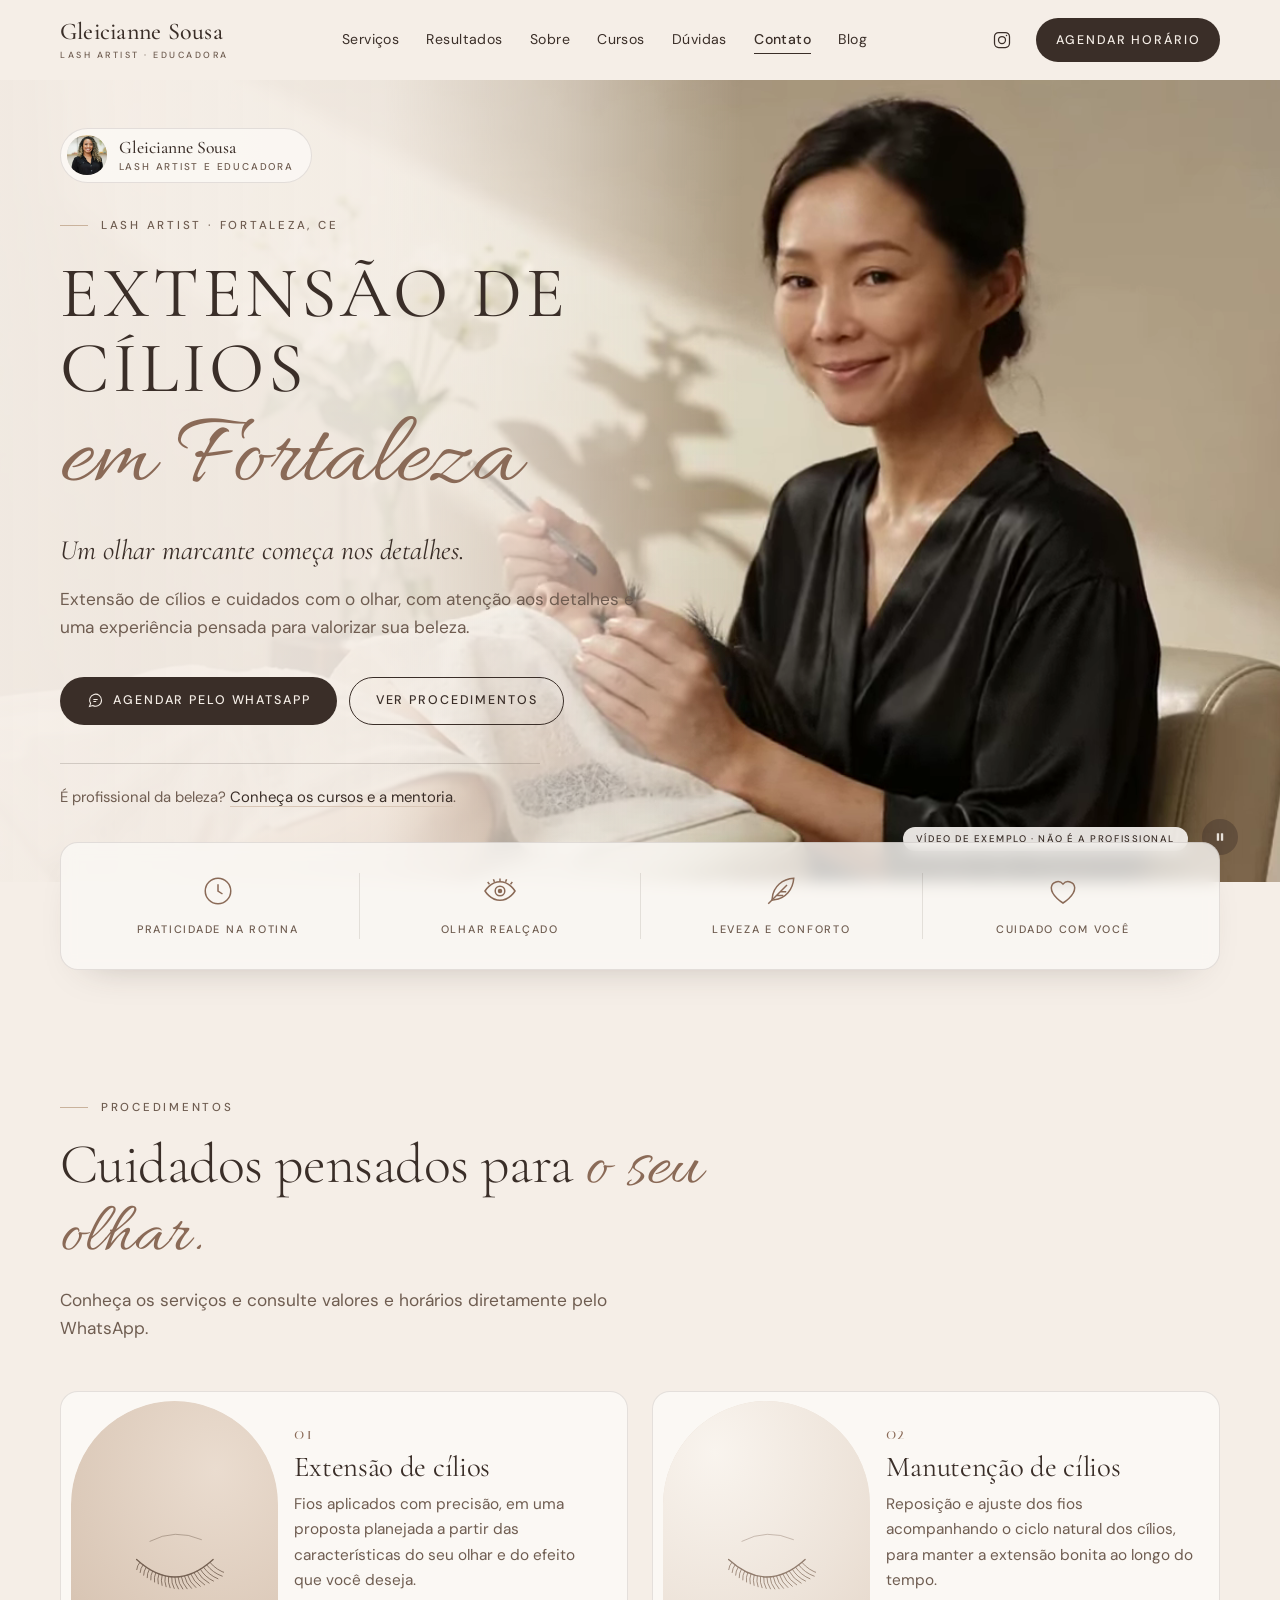
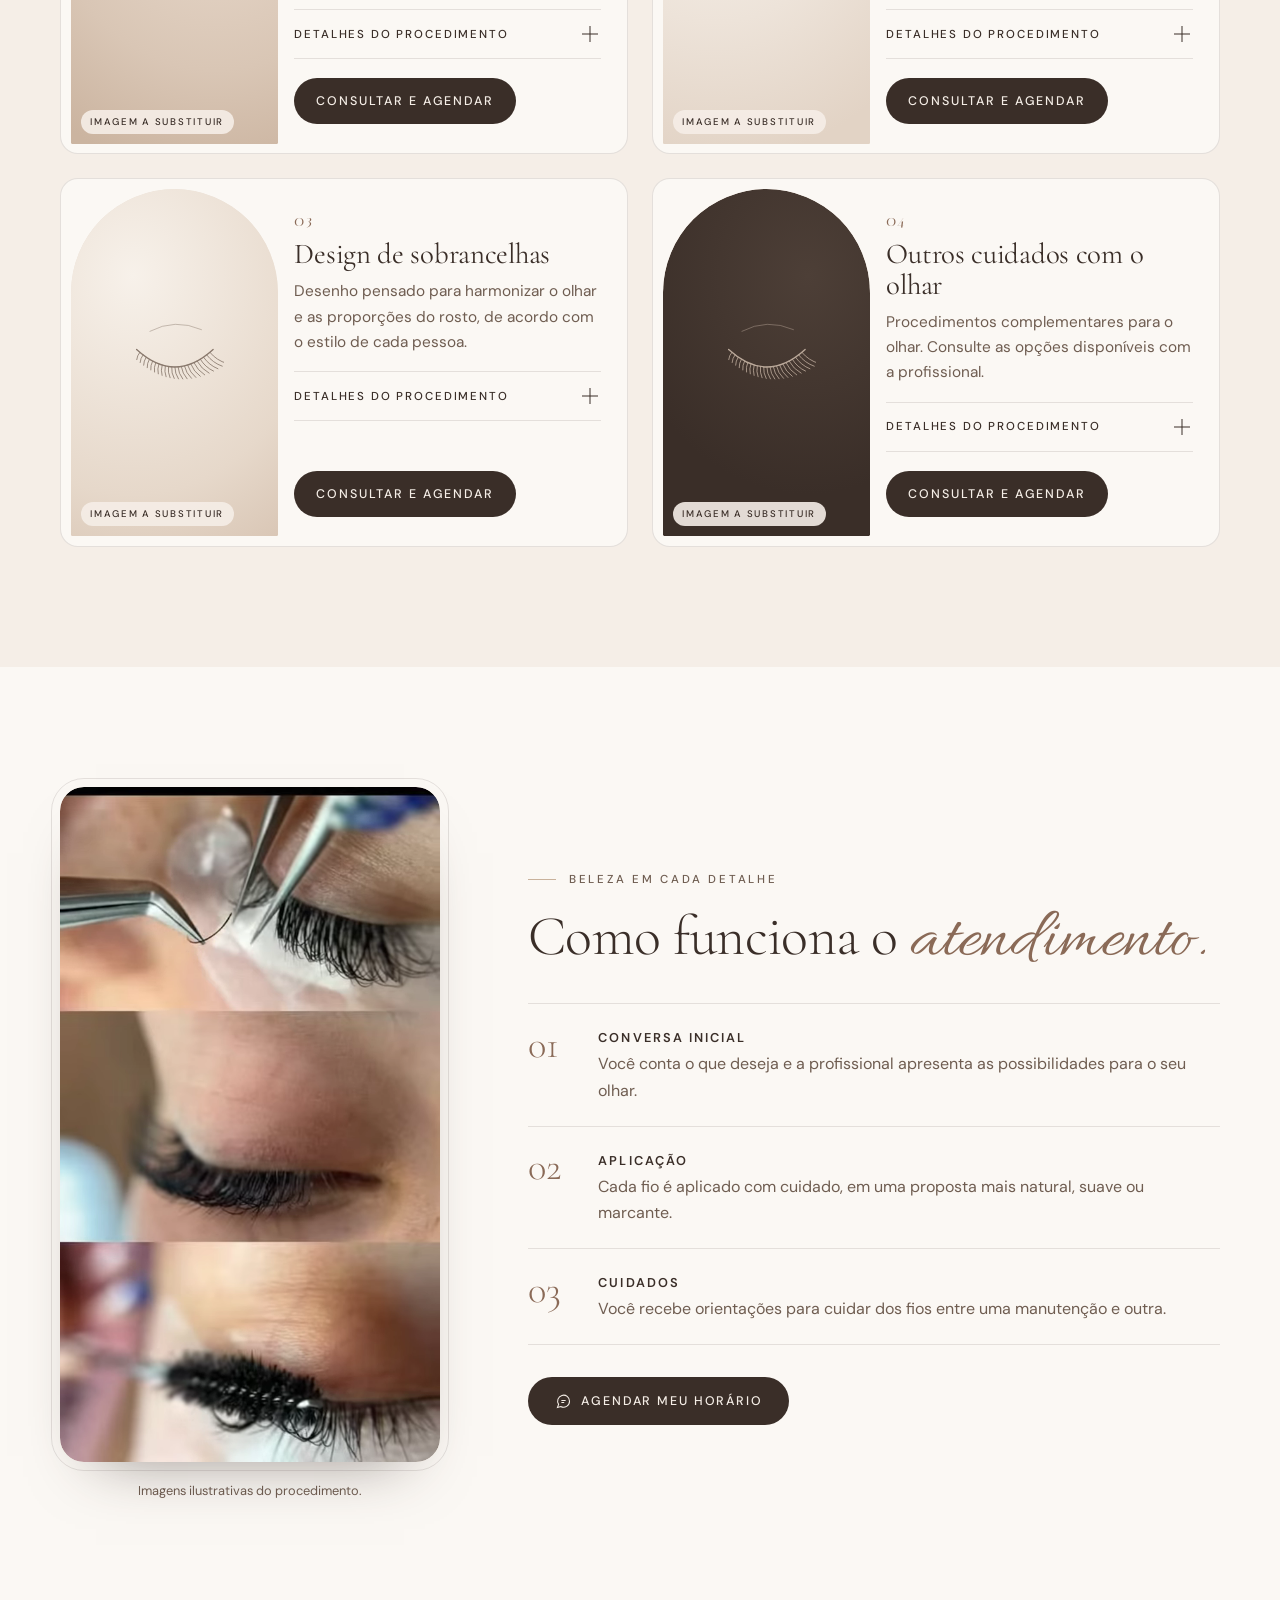
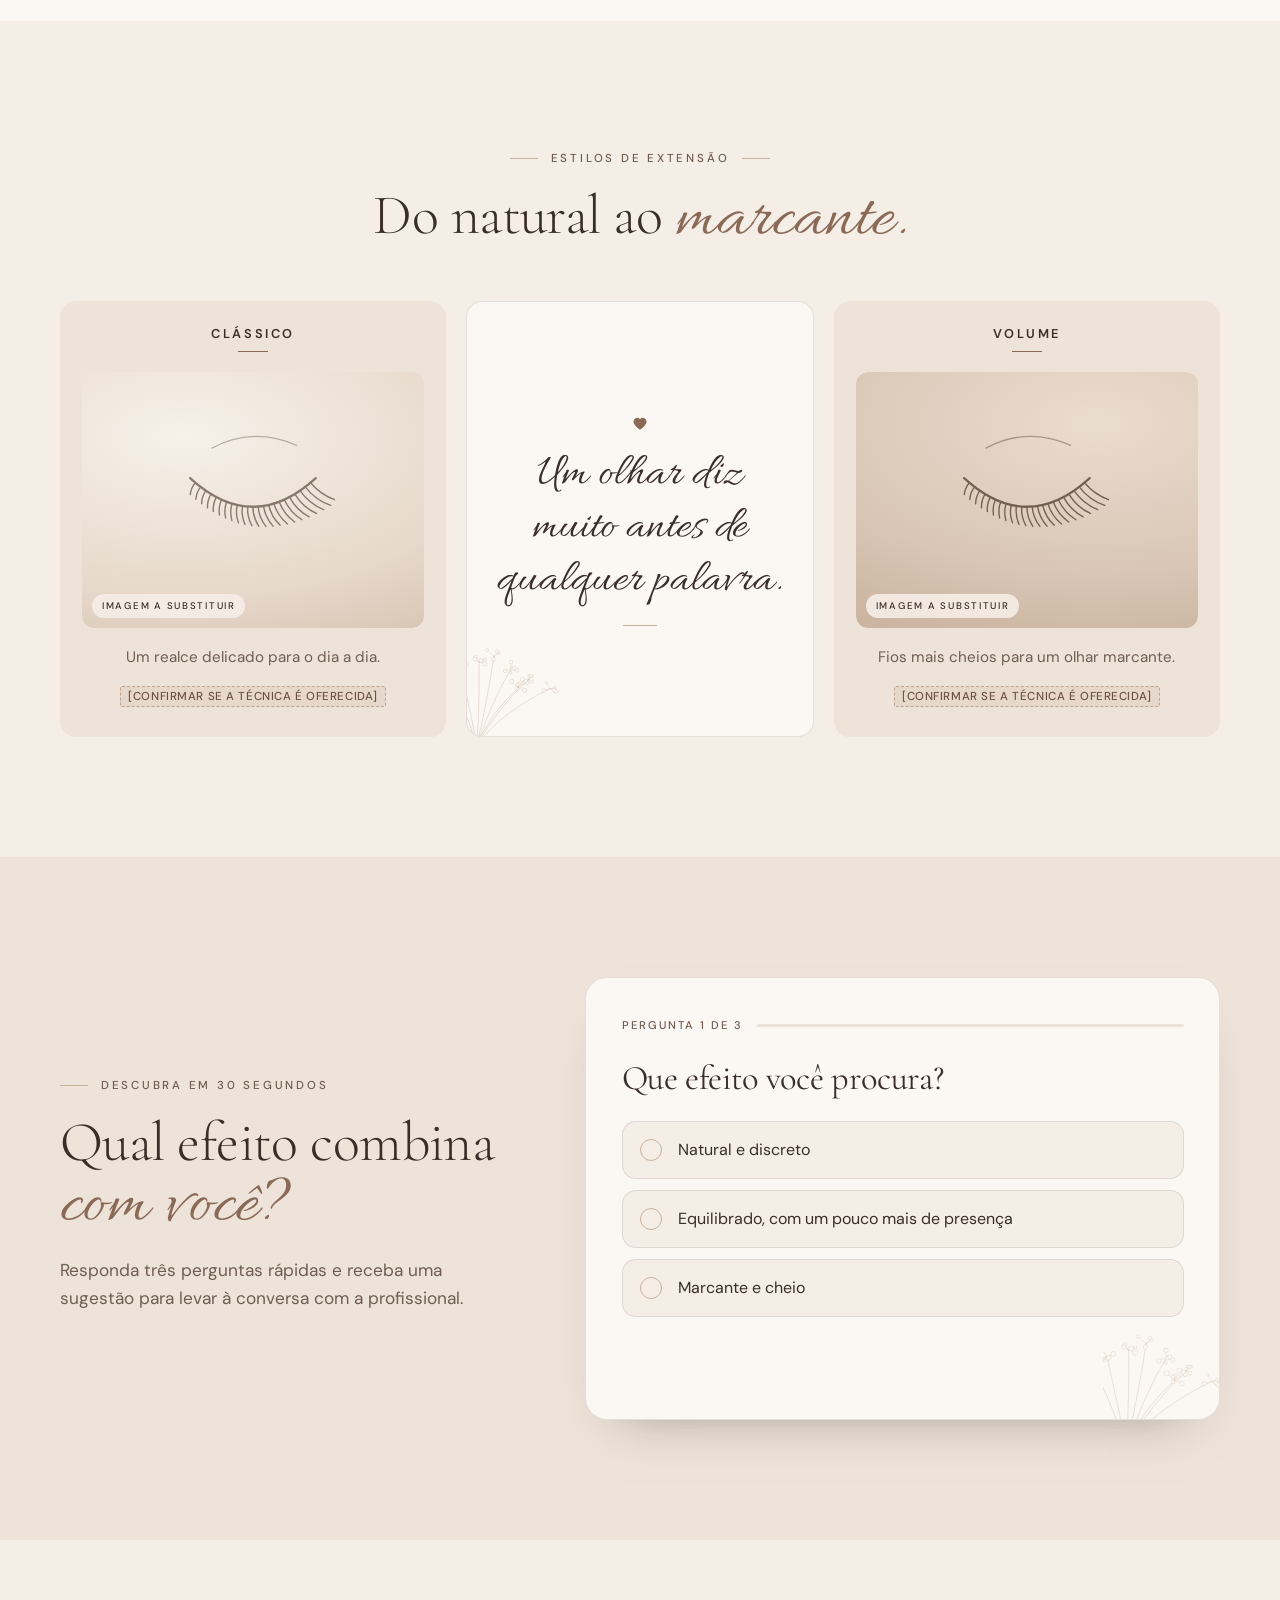
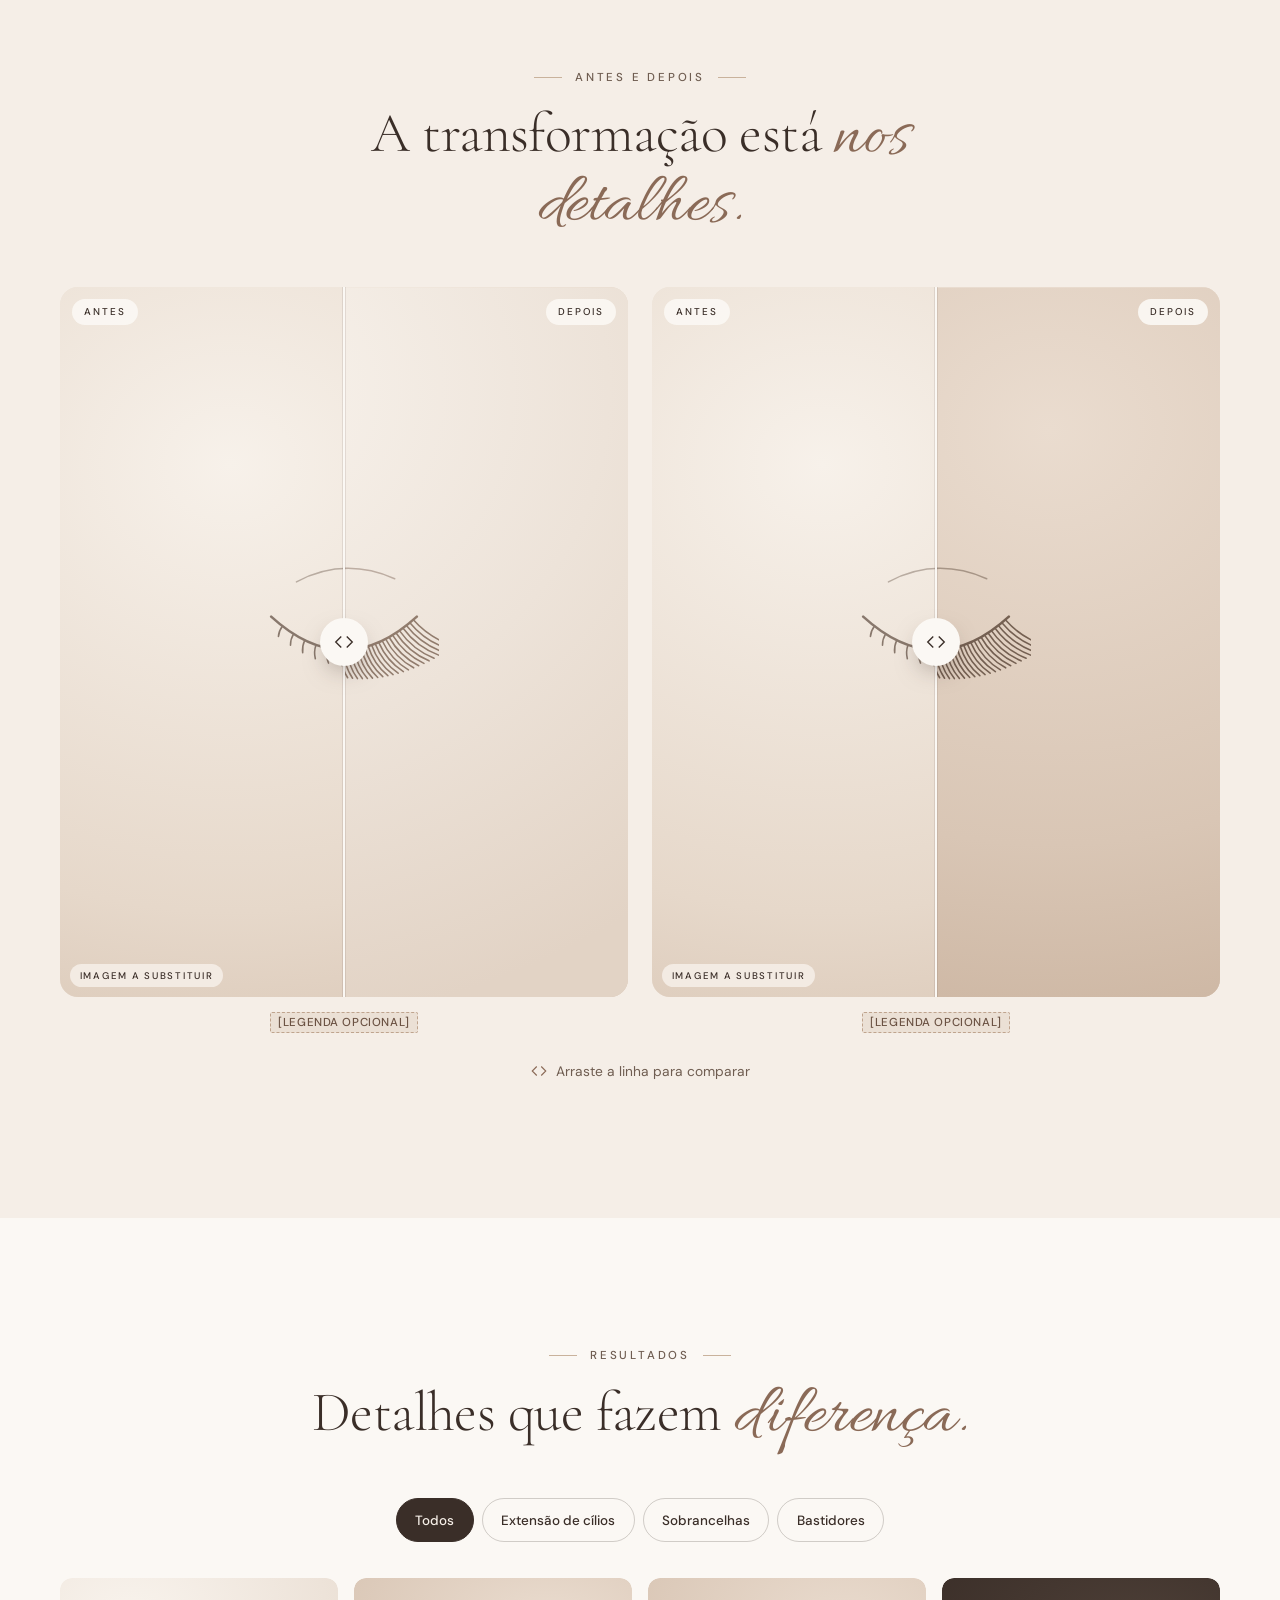
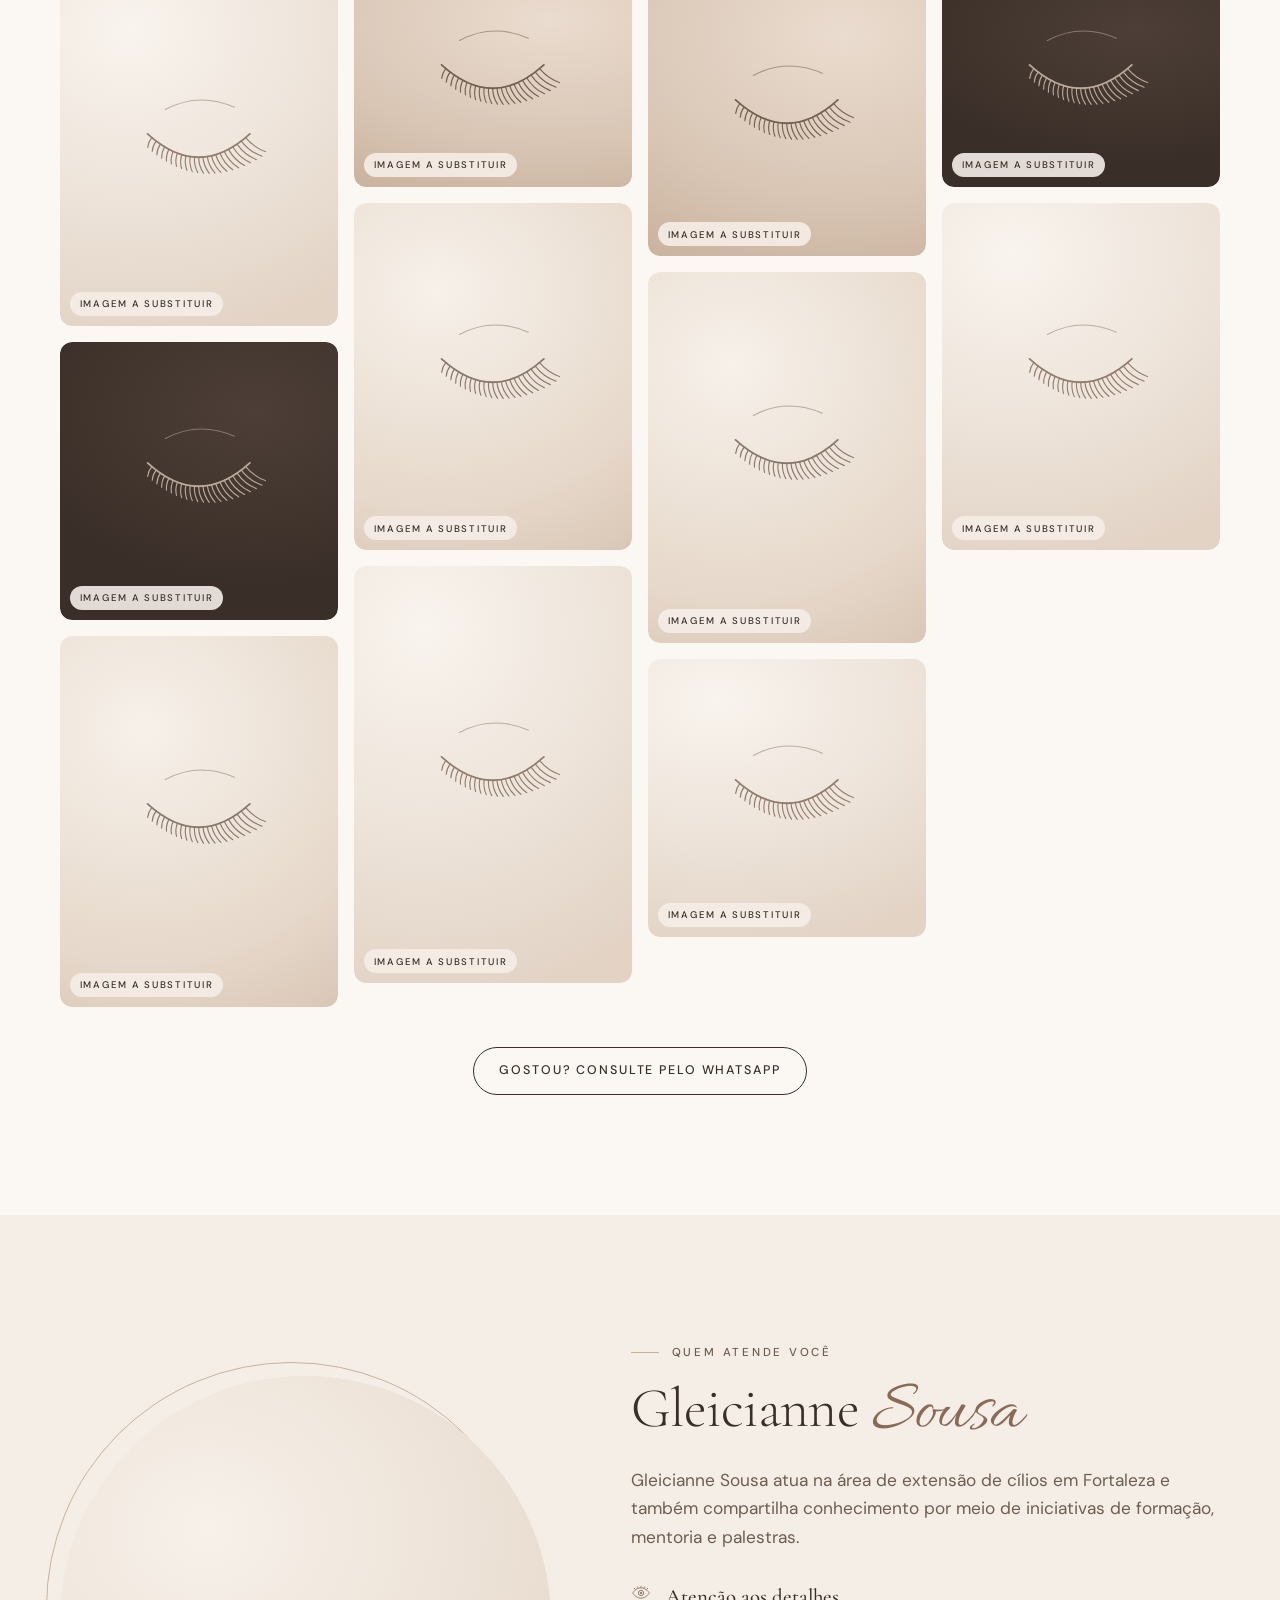
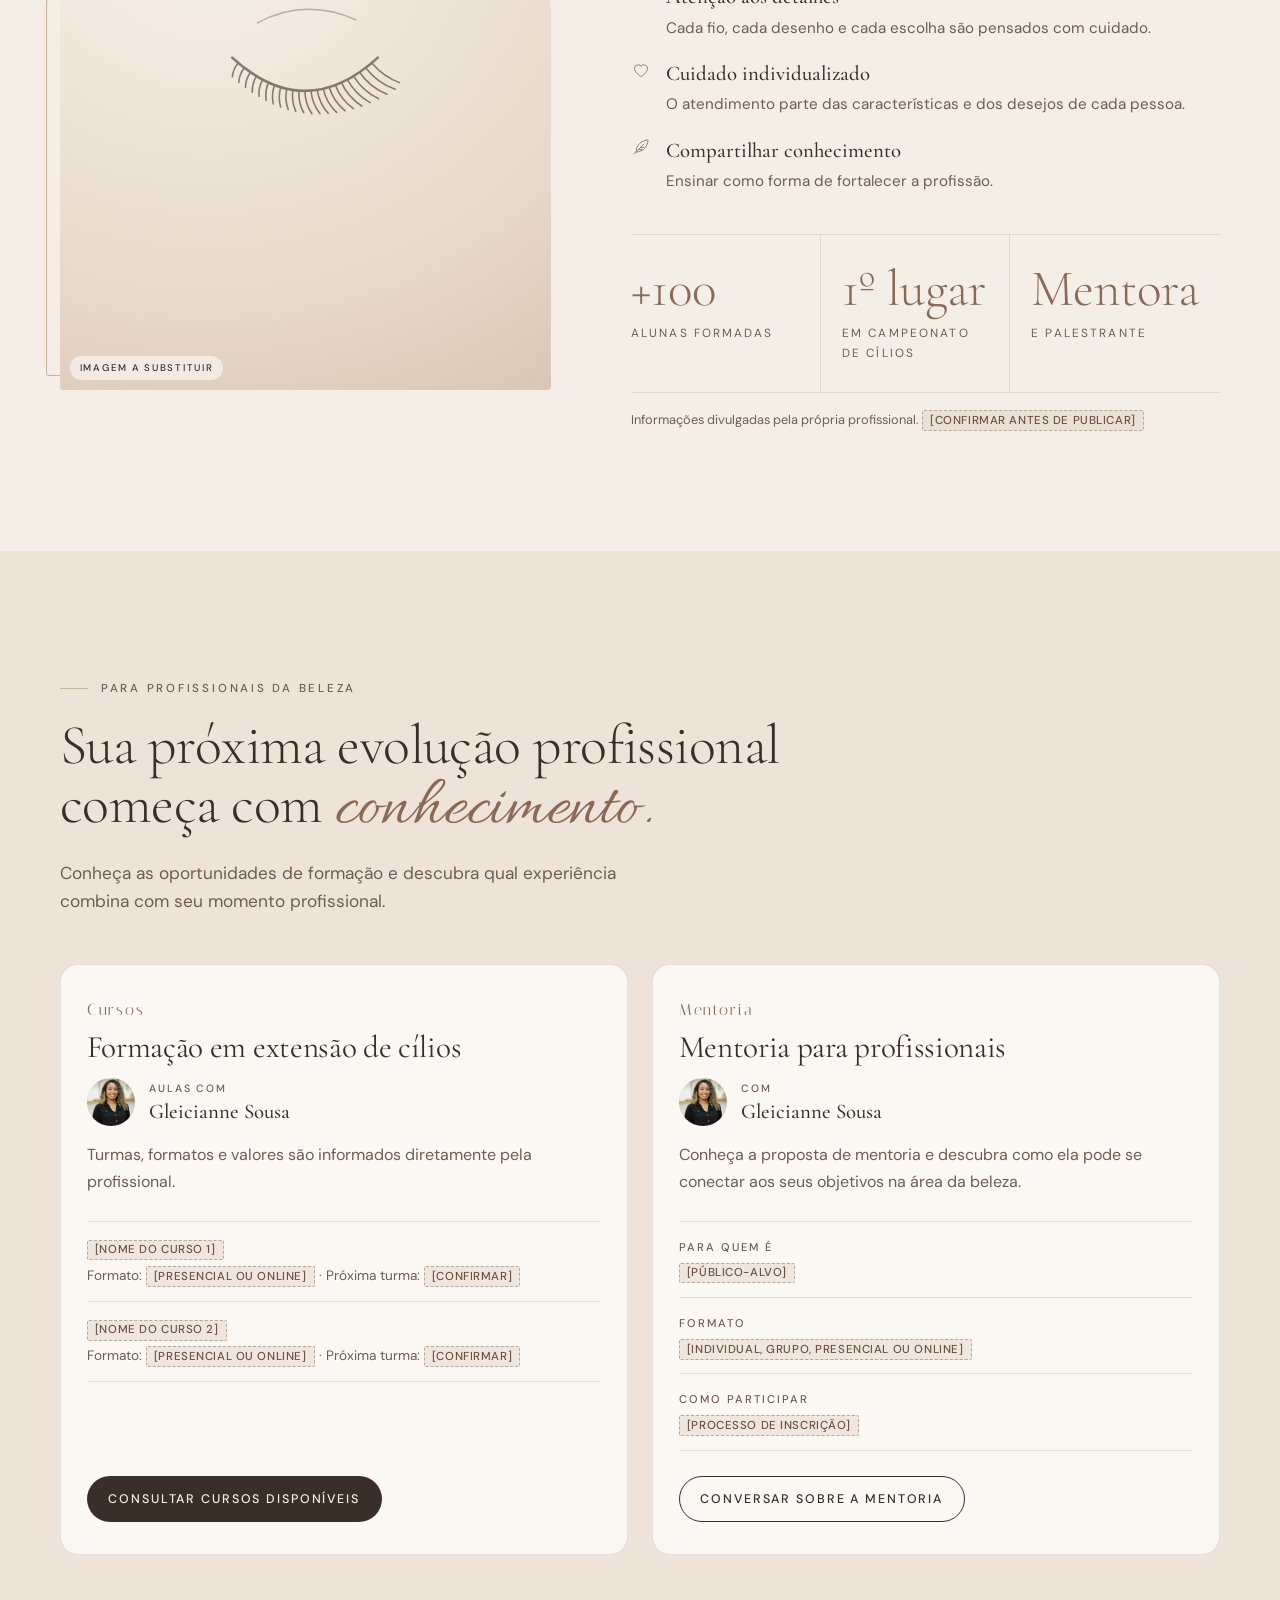
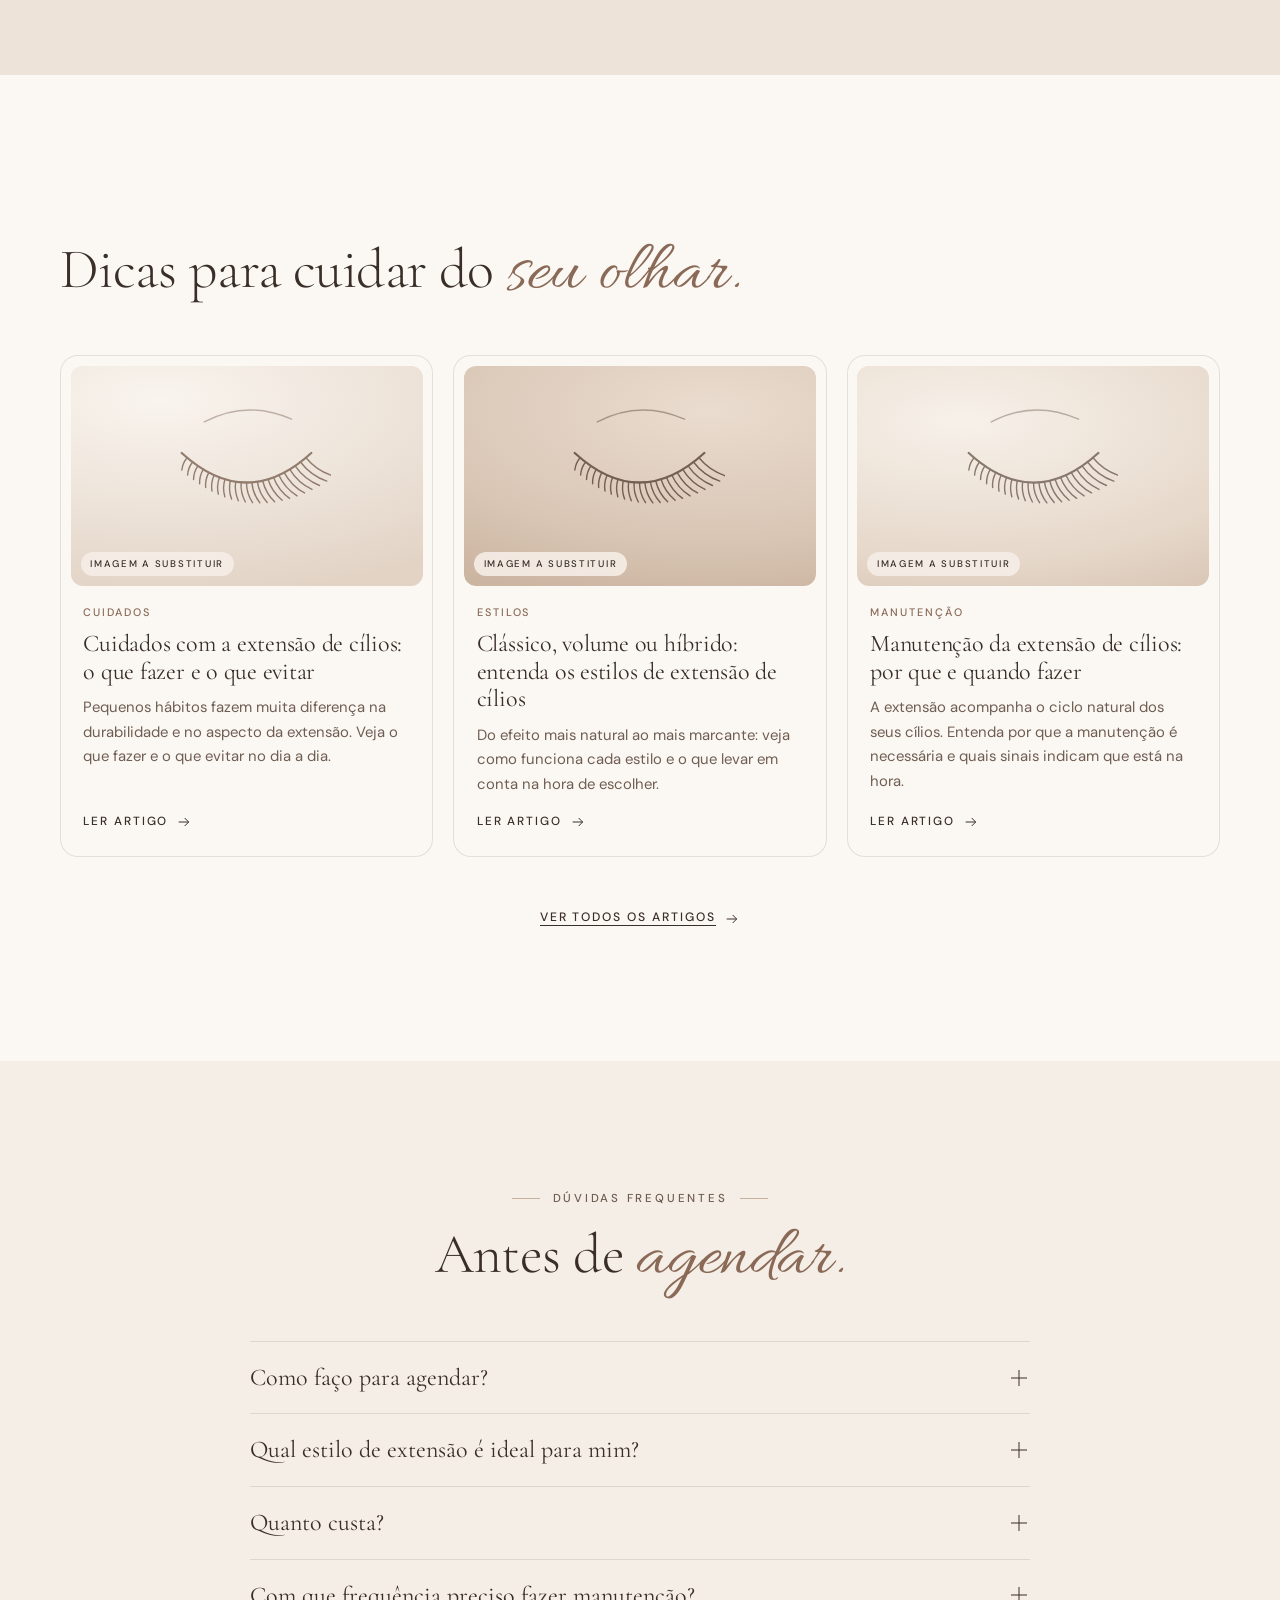
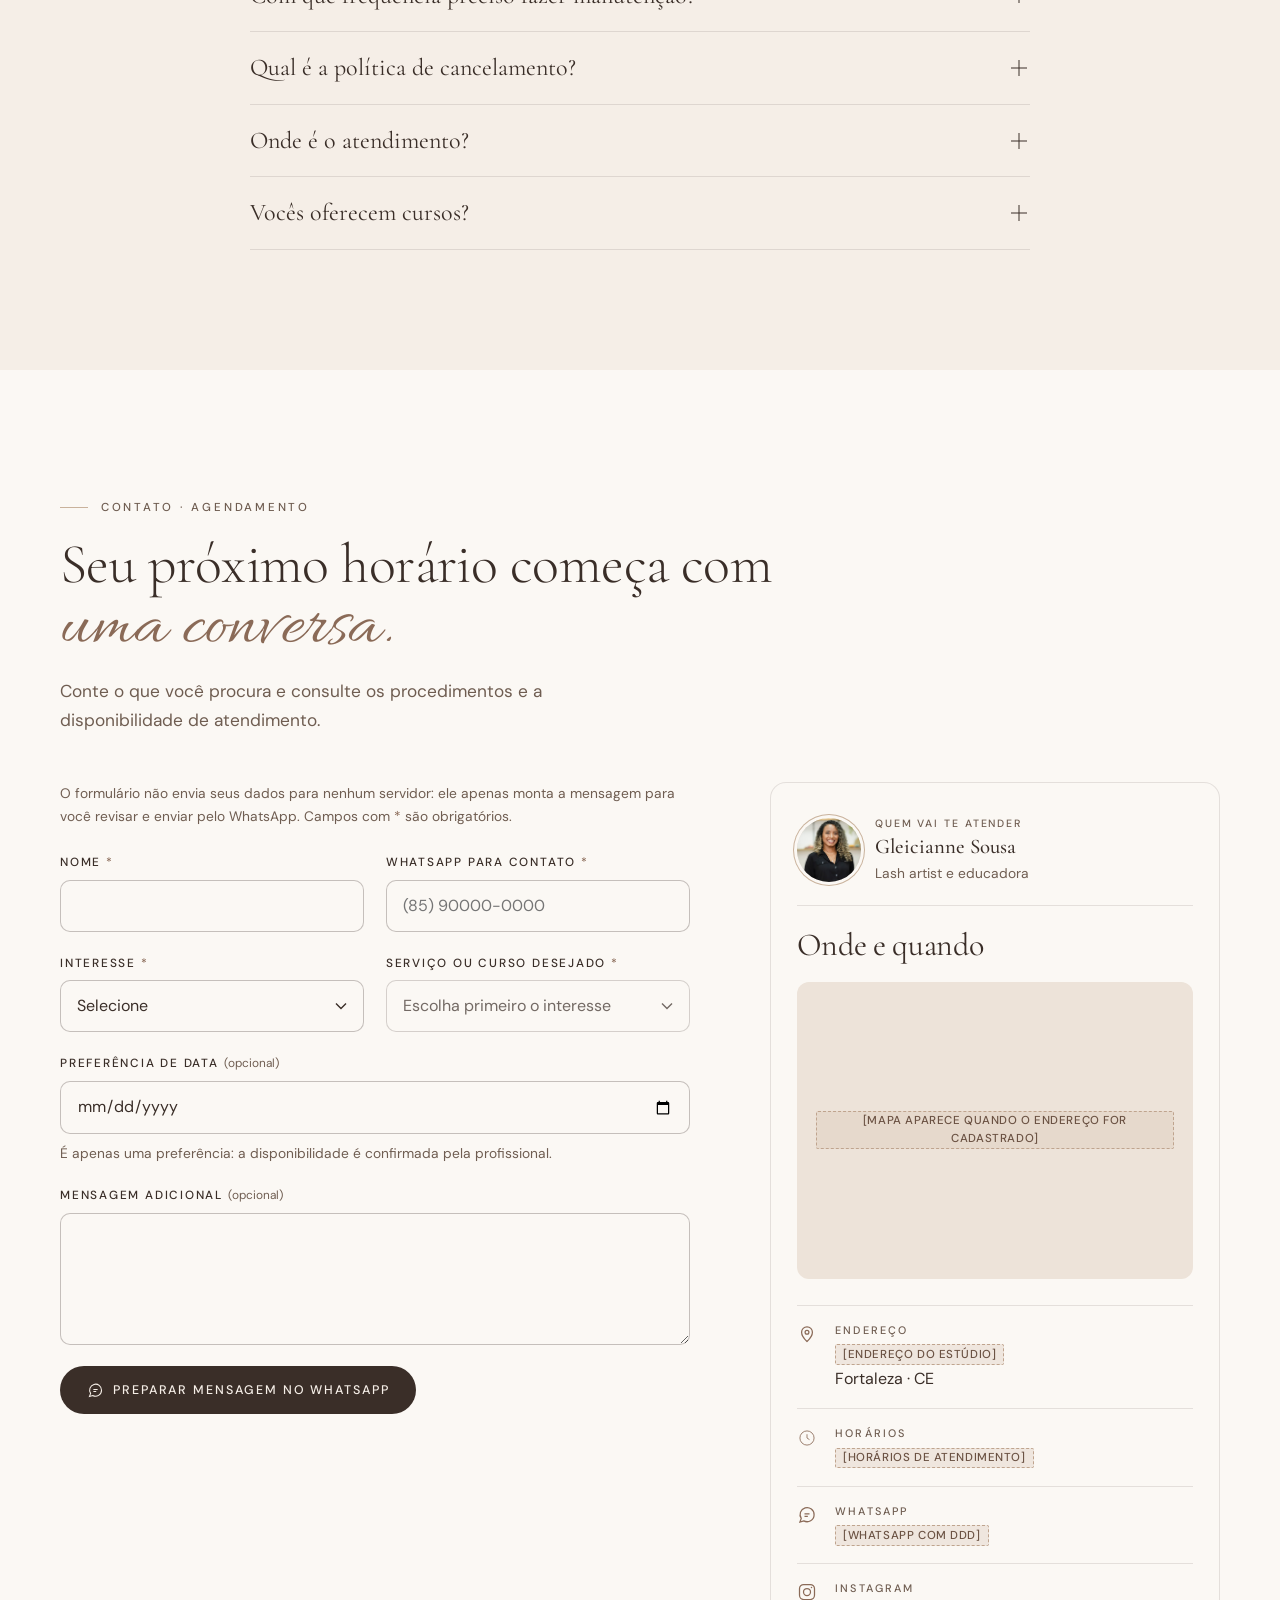
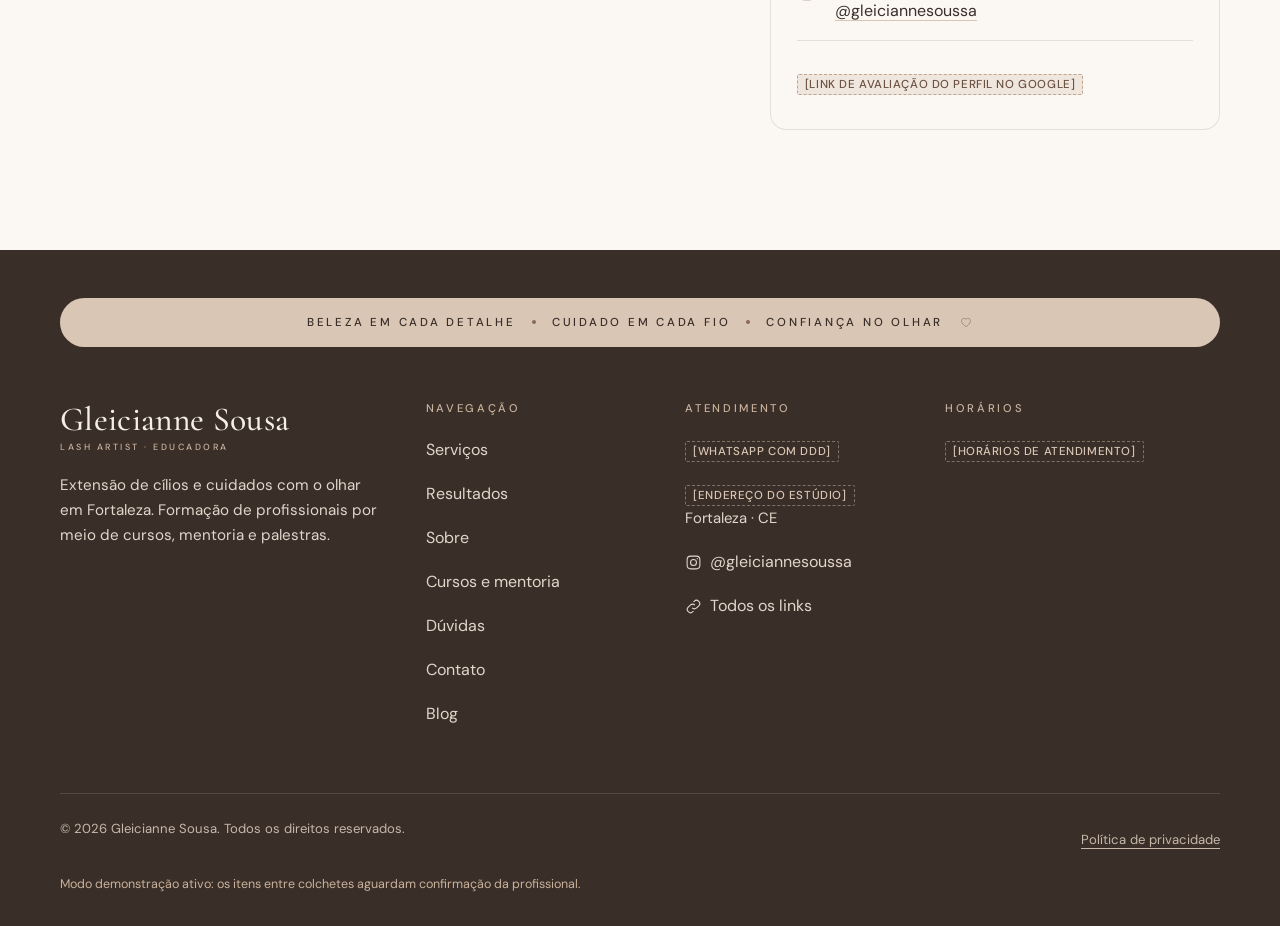
==== commit e6d8453a: "Atualiza site: vídeo no topo, quiz, antes e depois e foto da profissional - Topo com vídeo de fundo " ====
--- a/index.html
+++ b/index.html
@@ -1,6 +1,10 @@
-<!doctype html><html><head><meta charset=utf8><meta name=viewport content="width=device-width,initial-scale=1,viewport-fit=cover"><style>:root{color-scheme:light;box-sizing:border-box;padding-top:env(safe-area-inset-top,0px);padding-bottom:env(safe-area-inset-bottom,0px)}html{scroll-padding-top:env(safe-area-inset-top,0px)}body{margin:0;padding:0;font:14px -apple-system,BlinkMacSystemFont,sans-serif;background:#fff;color:#000}img{max-width:100%}[hidden]:not([hidden=until-found i]){display:none!important}</style></head><body>
+<!DOCTYPE html>
+<html lang="pt-BR" data-path="">
+<head>
 <!-- METADADOS E SEO — landing page de destino do Perfil da Empresa no Google e do Google Ads -->
-<title>Site Gleicianne Sousa</title>
+<meta charset="UTF-8">
+<meta name="viewport" content="width=device-width, initial-scale=1">
+<title>Extensão de Cílios em Fortaleza | Gleicianne Sousa</title>
 <meta name="description" content="Extensão de cílios, manutenção e design de sobrancelhas em Fortaleza com Gleicianne Sousa. Veja os resultados e agende pelo WhatsApp.">
 <meta name="theme-color" content="#F5EEE7">
 <meta name="robots" content="index, follow">
@@ -18,6 +22,9 @@
 <link href="https://fonts.googleapis.com/css2?family=Cormorant+Garamond:ital,wght@0,300;0,400;0,500;0,600;1,300;1,400;1,500&family=DM+Sans:opsz,wght@9..40,400;9..40,500;9..40,600&family=Italiana&family=Allura&display=swap" rel="stylesheet">
 
 <link rel="stylesheet" href="assets/style.css">
+</head>
+
+<body>
 <!-- =========================================================
      ESTRUTURA — landing page única (destino do Perfil da Empresa
      no Google e de futuras campanhas do Google Ads).
@@ -68,13 +75,14 @@
 </header>
 
 <main id="conteudo" tabindex="-1">
-<div class="preview-bar" role="note"><strong>Prévia</strong> · Proposta de site de Pedro Luiz para Gleicianne Sousa. Não é o site oficial; os itens entre colchetes aguardam confirmação.</div>
 
   <!-- ===================== HERO ===================== -->
-  <section class="hero" id="inicio" aria-labelledby="t-hero">
+  <section class="hero" id="inicio" aria-labelledby="t-hero" data-vid-scope>
+    <div class="hero-bg" data-hero-bg aria-hidden="true"></div>
     <div data-deco="leaves"></div>
     <div class="container hero-grid">
-      <div>
+      <div class="hero-copy">
+        <p class="hero-host reveal" hidden><span data-avatar="40"></span><span><strong>Gleicianne Sousa</strong><span>Lash artist e educadora</span></span></p>
         <p class="eyebrow reveal">Lash artist · Fortaleza, CE</p>
         <h1 class="display reveal" id="t-hero">Extensão de cílios <em class="accent">em Fortaleza</em></h1>
         <p class="hero-tagline reveal">Um olhar marcante começa nos detalhes.</p>
@@ -85,10 +93,10 @@
         </div>
         <p class="hero-note reveal">É profissional da beleza? <a href="#formacao">Conheça os cursos e a mentoria</a>.</p>
       </div>
-      <div class="hero-visual reveal">
+      <div class="hero-visual hero-visual--portrait reveal">
         <div class="hero-frame" aria-hidden="true"></div>
-        <div class="hero-main arch" data-img="images.heroMain" data-eager></div>
-        <div class="hero-detail" data-img="images.heroDetail"></div>
+        <div class="hero-main" data-img="images.heroPortrait" data-video="images.heroPortraitVideo" data-eager></div>
+        <p class="hero-name"><strong>Gleicianne Sousa</strong><span>Lash artist · Educadora</span></p>
         <div class="hero-badge" aria-hidden="true" data-deco="badge"></div>
         <div data-deco="gypso"></div>
       </div>
@@ -160,25 +168,21 @@
   </section>
 
   <!-- ===================== COMO FUNCIONA ===================== -->
-  <section class="section section--white" aria-labelledby="t-detalhe">
-    <div class="container">
-      <div class="section-head center">
+  <section class="section section--white" id="como-funciona" aria-labelledby="t-detalhe">
+    <div class="container process">
+      <figure class="process-video reveal">
+        <div class="reel" data-img="images.heroVideoPoster" data-video="images.heroVideo" data-lazy-video data-label="Vídeo do procedimento de extensão de cílios"></div>
+        <figcaption data-video-caption></figcaption>
+      </figure>
+      <div class="process-body">
         <p class="eyebrow reveal">Beleza em cada detalhe</p>
         <h2 class="h2 reveal" id="t-detalhe">Como funciona o <em class="accent">atendimento.</em></h2>
-      </div>
-      <div class="detail-cards">
-        <article class="detail-card reveal">
-          <div data-img="process.0" data-ratio="5/4" data-label="Aplicação de extensão de cílios"></div>
-          <div class="detail-card-body"><span class="n" aria-hidden="true">01</span><h3>Conversa inicial</h3><p>Você conta o que deseja e a profissional apresenta as possibilidades para o seu olhar.</p></div>
-        </article>
-        <article class="detail-card reveal">
-          <div data-img="process.1" data-ratio="5/4" data-label="Aplicação dos fios"></div>
-          <div class="detail-card-body"><span class="n" aria-hidden="true">02</span><h3>Aplicação</h3><p>Cada fio é aplicado com cuidado, em uma proposta mais natural, suave ou marcante.</p></div>
-        </article>
-        <article class="detail-card reveal">
-          <div data-img="process.2" data-ratio="5/4" data-label="Resultado de extensão de cílios"></div>
-          <div class="detail-card-body"><span class="n" aria-hidden="true">03</span><h3>Cuidados</h3><p>Você recebe orientações para cuidar dos fios entre uma manutenção e outra.</p></div>
-        </article>
+        <ol class="process-steps">
+          <li class="reveal"><span class="n" aria-hidden="true">01</span><div><h3>Conversa inicial</h3><p>Você conta o que deseja e a profissional apresenta as possibilidades para o seu olhar.</p></div></li>
+          <li class="reveal"><span class="n" aria-hidden="true">02</span><div><h3>Aplicação</h3><p>Cada fio é aplicado com cuidado, em uma proposta mais natural, suave ou marcante.</p></div></li>
+          <li class="reveal"><span class="n" aria-hidden="true">03</span><div><h3>Cuidados</h3><p>Você recebe orientações para cuidar dos fios entre uma manutenção e outra.</p></div></li>
+        </ol>
+        <div class="reveal"><a class="btn btn--primary" href="#contato" data-wa="schedule" data-track="whatsapp"><span data-icon="chat"></span>Agendar meu horário</a></div>
       </div>
     </div>
   </section>
@@ -211,6 +215,32 @@
     </div>
   </section>
 
+  <!-- ===================== QUIZ ===================== -->
+  <section class="section section--blush" id="quiz" aria-labelledby="t-quiz">
+    <div class="container quiz-wrap">
+      <div class="section-head">
+        <p class="eyebrow reveal">Descubra em 30 segundos</p>
+        <h2 class="h2 reveal" id="t-quiz">Qual efeito combina <em class="accent">com você?</em></h2>
+        <p class="lead reveal">Responda três perguntas rápidas e receba uma sugestão para levar à conversa com a profissional.</p>
+      </div>
+      <div class="quiz-card reveal" id="quizApp" aria-live="polite">
+        <p class="muted">Ative o JavaScript para fazer o quiz, ou fale direto pelo <a href="#contato">contato</a>.</p>
+      </div>
+    </div>
+  </section>
+
+  <!-- ===================== ANTES E DEPOIS ===================== -->
+  <section class="section" id="antes-depois" aria-labelledby="t-ba">
+    <div class="container">
+      <div class="section-head center">
+        <p class="eyebrow reveal">Antes e depois</p>
+        <h2 class="h2 reveal" id="t-ba">A transformação está <em class="accent">nos detalhes.</em></h2>
+      </div>
+      <div class="ba-grid" data-ba></div>
+      <p class="ba-hint reveal"><span data-icon="swap"></span>Arraste a linha para comparar</p>
+    </div>
+  </section>
+
   <!-- ===================== RESULTADOS ===================== -->
   <section class="section section--white" id="resultados" aria-labelledby="t-resultados">
     <div class="container">
@@ -234,7 +264,7 @@
   <!-- ===================== SOBRE ===================== -->
   <section class="section" id="sobre" aria-labelledby="t-sobre">
     <div class="container split split--wide-text">
-      <div class="portrait reveal"><div data-img="images.portrait" data-ratio="4/5" class="arch"></div></div>
+      <div class="portrait reveal"><div data-img="images.portrait" data-ratio="4/5" data-label="Gleicianne Sousa no estúdio" class="arch"></div></div>
       <div>
         <p class="eyebrow reveal">Quem atende você</p>
         <h2 class="h2 reveal" id="t-sobre">Gleicianne <em class="accent">Sousa</em></h2>
@@ -261,6 +291,7 @@
         <article class="edu-card reveal">
           <span class="card-num">Cursos</span>
           <h3>Formação em extensão de cílios</h3>
+          <div class="host"><span data-avatar="48"></span><div class="host-text"><small>Aulas com</small><strong>Gleicianne Sousa</strong></div></div>
           <p>Turmas, formatos e valores são informados diretamente pela profissional.</p>
           <ul class="course-list" data-courses></ul>
           <a class="btn btn--primary btn--sm" href="#contato" data-wa="courses" data-track="whatsapp">Consultar cursos disponíveis</a>
@@ -268,6 +299,7 @@
         <article class="edu-card reveal">
           <span class="card-num">Mentoria</span>
           <h3>Mentoria para profissionais</h3>
+          <div class="host"><span data-avatar="48"></span><div class="host-text"><small>Com</small><strong>Gleicianne Sousa</strong></div></div>
           <p>Conheça a proposta de mentoria e descubra como ela pode se conectar aos seus objetivos na área da beleza.</p>
           <dl class="meta-list meta-list--compact" data-mentoring></dl>
           <a class="btn btn--ghost btn--sm" href="#contato" data-wa="mentoring" data-track="whatsapp">Conversar sobre a mentoria</a>
@@ -400,6 +432,7 @@
         </div>
 
         <aside class="aside reveal" aria-labelledby="t-aside">
+          <div class="host"><span data-avatar="64" data-ring></span><div class="host-text"><small>Quem vai te atender</small><strong>Gleicianne Sousa</strong><span>Lash artist e educadora</span></div></div>
           <h3 class="h3" id="t-aside" style="margin-bottom:1.2rem">Onde e quando</h3>
           <div class="map-box" id="mapBox"></div>
           <ul class="info-list" id="infoList"></ul>
@@ -500,5 +533,5 @@
 
 <script src="assets/config.js"></script>
 <script src="assets/site.js"></script>
-
-</body></html>+</body>
+</html>
--- a/assets/style.css
+++ b/assets/style.css
@@ -659,6 +659,203 @@
 .modal-body{ padding:1.4rem 1.5rem 2rem; font-size:.95rem; color:var(--warm); }
 .modal-body h3{ font-size:1.3rem; color:var(--ink); margin:1.3rem 0 .4rem; }
 .link-btn{ background:none; border:0; padding:0; min-height:44px; cursor:pointer; text-decoration:underline; text-underline-offset:4px; color:inherit; font:inherit; }
+
+/* ===== Dinamismo: vídeo do topo, antes e depois, quiz ===== */
+.vid-ph::after{
+  content:""; position:absolute; inset:0; pointer-events:none;
+  background:linear-gradient(110deg, transparent 30%, rgba(255,255,255,.38) 50%, transparent 70%);
+  background-size:250% 100%; animation:sheen 5s ease-in-out infinite;
+}
+.vid-ph .ph-img svg{ transform-origin:50% 42%; animation:flutter 3.4s ease-in-out infinite; }
+@keyframes sheen{ 0%{ background-position:120% 0; } 60%, 100%{ background-position:-120% 0; } }
+@keyframes flutter{ 0%, 100%{ transform:scaleY(1); } 46%{ transform:scaleY(1); } 50%{ transform:scaleY(.82) translateY(-3px); } 54%{ transform:scaleY(1); } }
+.hero-video{ position:absolute; inset:0; width:100%; height:100%; object-fit:cover; border-radius:inherit; }
+.vid-toggle{
+  position:absolute; right:14px; bottom:14px; z-index:3; width:44px; height:44px; border-radius:50%; border:0; cursor:pointer;
+  display:grid; place-items:center; background:rgba(251,248,244,.9); color:var(--ink);
+}
+.vid-toggle svg{ width:16px; height:16px; }
+
+.ba-grid{ display:grid; gap:1.25rem; }
+@media (min-width:860px){ .ba-grid{ grid-template-columns:1fr 1fr; gap:1.5rem; } }
+.ba-item{ margin:0; }
+@media (min-width:860px){ .ba{ aspect-ratio:1/1; } }
+.ba{
+  --pos:50%; position:relative; aspect-ratio:4/5; max-width:100%; border-radius:18px; overflow:hidden;
+  cursor:ew-resize; touch-action:pan-y; user-select:none; -webkit-user-select:none; background:var(--blush);
+}
+.ba-layer{ position:absolute; inset:0; }
+.ba-layer > .media{ position:absolute; inset:0; width:100%; height:100%; border-radius:0; }
+.ba-layer img{ pointer-events:none; }
+.ba-after{ clip-path:inset(0 0 0 var(--pos)); }
+.ba-handle{ position:absolute; top:0; bottom:0; left:var(--pos); width:2px; margin-left:-1px; background:var(--white); box-shadow:0 0 0 1px rgba(58,46,40,.1); pointer-events:none; z-index:2; }
+.ba-knob{
+  position:absolute; top:50%; left:50%; width:48px; height:48px; transform:translate(-50%,-50%); border-radius:50%;
+  background:var(--white); color:var(--ink); display:grid; place-items:center; box-shadow:0 10px 26px -10px rgba(58,46,40,.55);
+}
+.ba-knob svg{ width:22px; height:22px; }
+.ba-range{ position:absolute; left:0; bottom:0; width:100%; height:1px; opacity:0; pointer-events:none; margin:0; }
+.ba:has(.ba-range:focus-visible) .ba-knob{ outline:2px solid var(--rose); outline-offset:3px; }
+.ba-tag{
+  position:absolute; top:12px; z-index:3; pointer-events:none; padding:.5rem .75rem; border-radius:999px;
+  background:rgba(251,248,244,.92); color:var(--ink); font:500 .62rem/1 var(--sans); letter-spacing:.2em; text-transform:uppercase;
+}
+.ba-tag--l{ left:12px; } .ba-tag--r{ right:12px; }
+.ba-item figcaption{ margin-top:.8rem; font-size:.9rem; color:var(--warm); text-align:center; }
+.ba-hint{ display:flex; justify-content:center; align-items:center; gap:.5rem; margin-top:1.6rem; font-size:.86rem; color:var(--warm); }
+.ba-hint svg{ width:18px; height:18px; color:var(--rose); }
+
+.quiz-wrap{ display:grid; gap:2.5rem; align-items:center; }
+@media (min-width:960px){ .quiz-wrap{ grid-template-columns:5fr 7fr; gap:4.5rem; } }
+.quiz-wrap .section-head{ margin-bottom:0; }
+.quiz-card{
+  position:relative; overflow:hidden; min-height:380px; padding:1.8rem 1.3rem 2rem; border-radius:22px;
+  background:var(--white); border:1px solid var(--line); box-shadow:0 26px 50px -36px rgba(58,46,40,.5);
+}
+@media (min-width:640px){ .quiz-card{ padding:2.4rem 2.2rem 2.6rem; } }
+.quiz-progress{ display:flex; align-items:center; gap:.9rem; margin-bottom:1.5rem; font-size:.7rem; font-weight:500; letter-spacing:.18em; text-transform:uppercase; color:var(--warm); }
+.quiz-bar{ flex:1; height:3px; border-radius:3px; background:var(--blush); overflow:hidden; }
+.quiz-bar span{ display:block; height:100%; width:var(--p, 0%); background:var(--rose); transition:width .5s var(--ease); }
+.quiz-q{ font-family:var(--serif); font-weight:400; font-size:clamp(1.6rem, 3vw, 2.15rem); line-height:1.15; margin:0 0 1.4rem; text-wrap:balance; }
+.quiz-q:focus{ outline:none; }
+.quiz-opts{ display:grid; gap:.7rem; }
+.quiz-opt{
+  display:flex; align-items:center; gap:1rem; width:100%; min-height:58px; padding:.9rem 1.1rem; text-align:left; cursor:pointer;
+  background:var(--off); border:1px solid var(--line); border-radius:14px; font:400 1rem/1.4 var(--sans); color:var(--ink);
+  transition:border-color .25s var(--ease), background .25s var(--ease), transform .25s var(--ease);
+}
+.quiz-opt:hover{ border-color:var(--rose); transform:translateX(3px); }
+.quiz-opt .dot{ width:22px; height:22px; flex:none; border-radius:50%; border:1px solid var(--champ); display:grid; place-items:center; }
+.quiz-opt[aria-pressed="true"]{ border-color:var(--rose); background:var(--blush); }
+.quiz-opt[aria-pressed="true"] .dot::after{ content:""; width:10px; height:10px; border-radius:50%; background:var(--rose); }
+.quiz-nav{ display:flex; justify-content:space-between; align-items:center; margin-top:1rem; min-height:44px; }
+.quiz-step{ animation:quizIn .45s var(--ease) both; }
+@keyframes quizIn{ from{ opacity:0; transform:translateX(16px); } to{ opacity:1; transform:none; } }
+.quiz-result{ text-align:center; padding-top:.5rem; }
+.quiz-result .eyebrow{ justify-content:center; }
+.quiz-result .eyebrow::after{ content:""; width:28px; height:1px; background:var(--champ); }
+.quiz-result h3{ font-family:var(--script); font-weight:400; font-size:clamp(3rem, 7vw, 4rem); line-height:1; color:var(--rose); margin:.8rem 0 .9rem; }
+.quiz-result h3:focus{ outline:none; }
+.quiz-result p{ color:var(--warm); max-width:30rem; margin-inline:auto; }
+.quiz-result .quiz-note{ font-size:.86rem; }
+.quiz-result .btn-row{ justify-content:center; margin-top:1.5rem; }
+.quiz-card .gypso{ right:-24px; bottom:-34px; width:140px; opacity:.75; }
+
+/* ===== Foto da profissional ===== */
+/* Card vertical do vídeo (formato Reels) */
+.hero-visual--portrait .hero-detail{ width:30%; aspect-ratio:9/16; left:0; bottom:3%; }
+.hero-detail .vid-toggle{ right:6px; bottom:6px; }
+.hero-detail .hero-video{ object-position:50% 50%; }
+@media (max-width:959px){ .hero-visual--portrait .hero-detail{ width:31%; border-width:5px; } }
+.hero-visual--portrait .gypso{ display:none; }
+
+.hero-main .ph-tag{ left:50%; bottom:auto; top:9%; transform:translateX(-50%); white-space:nowrap; }
+@media (max-width:959px){
+  .hero{ padding-top:1.25rem; }
+  .hero-grid{ gap:1.75rem; }
+  .hero-visual--portrait{ order:-1; width:min(100%, 360px); margin-inline:auto; }
+  .hero-visual--portrait .hero-badge{ width:84px; }
+}
+
+.hero-visual--portrait{ padding:0 0 6% 0; }
+.hero-visual--portrait .hero-main{ width:80%; aspect-ratio:1; border-radius:50%; }
+.hero-visual--portrait .hero-main .media{ border-radius:50%; }
+.hero-visual--portrait .hero-frame{ width:80%; aspect-ratio:1; border-radius:50%; top:-14px; right:14px; }
+.hero-visual--portrait .hero-detail{ width:34%; left:0; bottom:10%; border-radius:var(--radius-lg); }
+.hero-visual--portrait .hero-badge{ top:2%; left:6%; }
+.hero-visual--portrait .gypso{ right:-2%; top:-6%; bottom:auto; width:30%; transform:scaleY(-1) rotate(180deg); }
+.media img{ object-position:var(--obj, 50% 50%); }
+.hero-name{
+  position:absolute; z-index:4; right:2%; bottom:0; display:flex; flex-direction:column; gap:.15rem;
+  background:var(--white); border:1px solid var(--line); border-radius:16px; padding:.75rem 1.15rem .8rem;
+  box-shadow:0 18px 36px -24px rgba(58,46,40,.5);
+}
+.hero-name strong{ font-family:var(--serif); font-weight:500; font-size:1.25rem; line-height:1.1; }
+.hero-name span{ font-size:.64rem; font-weight:500; letter-spacing:.2em; text-transform:uppercase; color:var(--warm); }
+@media (max-width:520px){ .hero-name strong{ font-size:1.05rem; } .hero-name{ padding:.6rem .9rem .65rem; } }
+
+.avatar{ position:relative; display:inline-grid; place-items:center; flex:none; width:var(--av, 56px); height:var(--av, 56px); border-radius:50%; overflow:hidden; background:var(--blush); color:var(--rose); font-family:var(--script); font-size:calc(var(--av, 56px) * .5); line-height:1; }
+.avatar img{ width:100%; height:100%; object-fit:cover; object-position:var(--obj, 50% 30%); }
+.avatar--ring{ box-shadow:0 0 0 3px var(--white), 0 0 0 4px var(--champ); }
+.host{ display:flex; align-items:center; gap:.9rem; }
+.host-text{ display:flex; flex-direction:column; gap:.15rem; min-width:0; }
+.host-text small{ font-size:.66rem; font-weight:500; letter-spacing:.18em; text-transform:uppercase; color:var(--warm); }
+.host-text strong{ font-family:var(--serif); font-weight:500; font-size:1.3rem; line-height:1.15; }
+.host-text span{ font-size:.86rem; color:var(--warm); }
+.aside .host{ padding-bottom:1.3rem; margin-bottom:1.4rem; border-bottom:1px solid var(--line); }
+.edu-card .host{ margin:.2rem 0 1rem; }
+.quiz-host{ display:flex; align-items:center; justify-content:center; gap:.7rem; margin-top:.4rem; font-size:.86rem; color:var(--warm); text-align:left; }
+/* Vídeo: o próprio card é o botão; ícone discreto só no hover, no foco ou pausado */
+.vid-toggle{ inset:0; right:auto; bottom:auto; width:100%; height:100%; border-radius:inherit; background:transparent; }
+.hero-detail .vid-toggle{ right:auto; bottom:auto; }
+.vid-icon{
+  position:absolute; left:50%; top:50%; width:38px; height:38px; margin:-19px 0 0 -19px; border-radius:50%;
+  display:grid; place-items:center; background:rgba(58,46,40,.55); color:#FBF8F4;
+  opacity:0; transform:scale(.85); transition:opacity .3s var(--ease), transform .3s var(--ease);
+}
+.vid-icon svg{ width:14px; height:14px; }
+.vid-toggle:hover .vid-icon, .vid-toggle:focus-visible .vid-icon, .vid-toggle[data-paused] .vid-icon{ opacity:1; transform:none; }
+.vid-toggle:focus-visible{ outline:2px solid var(--rose); outline-offset:3px; }
+/* Seção "Como funciona" com vídeo vertical */
+.process{ display:grid; gap:2.75rem; align-items:center; }
+@media (min-width:900px){ .process{ grid-template-columns:minmax(280px, 380px) 1fr; gap:5.5rem; } }
+.process-video{ margin:0; }
+.reel{
+  position:relative; width:100%; max-width:min(300px, 100%); margin-inline:auto; aspect-ratio:9/16; border-radius:24px; overflow:hidden;
+  background:var(--blush); box-shadow:0 30px 60px -36px rgba(58,46,40,.55); outline:1px solid var(--line); outline-offset:8px;
+}
+@media (min-width:900px){ .reel{ max-width:380px; } }
+.reel .media, .reel .hero-video{ border-radius:inherit; }
+.reel .vid-icon{ width:52px; height:52px; margin:-26px 0 0 -26px; }
+.reel .vid-icon svg{ width:18px; height:18px; }
+.process-video figcaption{ margin-top:1.1rem; text-align:center; font-size:.8rem; color:var(--warm); }
+.process-body .h2{ margin:1.1rem 0 1.8rem; }
+.process-steps{ list-style:none; padding:0; margin:0 0 2rem; border-top:1px solid var(--line); }
+.process-steps li{ display:grid; grid-template-columns:3.4rem 1fr; gap:1rem; padding:1.35rem 0; border-bottom:1px solid var(--line); }
+.process-steps .n{ font-family:var(--serif); font-weight:300; font-size:2.4rem; line-height:1; color:var(--rose); }
+.process-steps h3{ font-family:var(--sans); font-size:.8rem; font-weight:600; letter-spacing:.16em; text-transform:uppercase; margin:.35rem 0 .4rem; }
+.process-steps p{ margin:0; color:var(--warm); }
+/* Topo com vídeo de fundo */
+.hero-bg{ display:none; }
+.hero--video{ display:flex; align-items:center; min-height:clamp(540px, 82vh, 780px); padding:3rem 0 4.5rem; }
+.hero--video .hero-bg{ display:block; position:absolute; inset:0; z-index:-2; background:var(--blush); }
+.hero-bg-video{ width:100%; height:100%; object-fit:cover; display:block; object-position:var(--pos-d, 50% 50%); }
+.hero--video .hero-bg::after{
+  content:""; position:absolute; inset:0;
+  background:linear-gradient(90deg, rgba(245,238,231,.96) 0%, rgba(245,238,231,.9) 30%, rgba(245,238,231,.55) 44%, rgba(245,238,231,0) 58%);
+}
+.hero--video .hero-grid{ grid-template-columns:1fr; width:100%; }
+.hero--video .hero-copy{ max-width:36rem; }
+.hero--video .hero-visual, .hero--video .leaf-shadow{ display:none; }
+.hero--video .hero-note{ border-top-color:rgba(58,46,40,.18); }
+.hero-host{
+  display:flex; width:fit-content; max-width:100%; align-items:center; gap:.7rem; margin:0 0 1.6rem; padding:.4rem 1.1rem .4rem .4rem;
+  background:rgba(251,248,244,.92); border:1px solid var(--line); border-radius:999px;
+}
+.hero-host > span:last-child{ display:flex; flex-direction:column; line-height:1.15; }
+.hero-host strong{ font-family:var(--serif); font-weight:500; font-size:1.1rem; }
+.hero-host > span:last-child > span{ font-size:.62rem; font-weight:500; letter-spacing:.18em; text-transform:uppercase; color:var(--warm); margin-top:.15rem; }
+.vid-bg-toggle{
+  position:absolute; z-index:3; right:max(16px, 3vw); bottom:1.4rem; width:44px; height:44px; border-radius:50%; border:0; padding:0; cursor:pointer;
+  background:transparent;
+}
+.vid-bg-toggle .vid-icon{ opacity:.85; transform:none; background:rgba(58,46,40,.45); width:36px; height:36px; margin:-18px 0 0 -18px; }
+.vid-bg-toggle:hover .vid-icon, .vid-bg-toggle:focus-visible .vid-icon{ opacity:1; background:rgba(58,46,40,.7); }
+@media (max-width:959px){
+  .hero--video{ display:block; min-height:0; padding:0 0 3.25rem; }
+  .hero--video .hero-bg{ position:relative; inset:auto; z-index:auto; width:100%; aspect-ratio:4/3; margin-bottom:-2.5rem; }
+  .hero--video .hero-bg::after{ background:linear-gradient(180deg, rgba(245,238,231,0) 55%, rgba(245,238,231,1) 100%); }
+  .hero-bg-video{ object-position:var(--pos-m, 50% 50%); }
+  .hero--video .hero-grid{ position:relative; }
+  .vid-bg-toggle{ bottom:auto; top:.75rem; }
+}
+.vid-example-tag{
+  position:absolute; z-index:3; right:calc(max(16px, 3vw) + 54px); bottom:1.9rem; padding:.45rem .8rem; border-radius:999px;
+  background:rgba(251,248,244,.9); color:var(--ink); font:500 .6rem/1 var(--sans); letter-spacing:.16em; text-transform:uppercase; pointer-events:none;
+}
+@media (max-width:959px){ .vid-example-tag{ bottom:auto; top:1.3rem; right:calc(max(16px, 3vw) + 54px); } }
+/* Selo no canto superior direito do retrato */
+.hero-visual.hero-visual--portrait .hero-badge{ left:auto; right:-2%; top:-2%; }
 
 /* =========================================================
    BLOG
@@ -708,9 +905,7 @@
 .post-card .more{ display:inline-flex; align-items:center; gap:.5rem; font-size:.74rem; font-weight:500; letter-spacing:.16em; text-transform:uppercase; }
 .post-card .more svg{ width:16px; height:16px; transition:transform .35s var(--ease); }
 .post-card:hover .more svg{ transform:translateX(4px); }
-
-/* Prévia publicada */
-.preview-bar{ background:var(--ink); color:var(--off); font-size:.8rem; line-height:1.5; text-align:center; padding:.65rem 16px; }
-.preview-bar strong{ color:var(--nude); letter-spacing:.12em; text-transform:uppercase; font-size:.72rem; }
-.site-header{ padding-top:env(safe-area-inset-top, 0px); }
-.js .reveal{ opacity:1; }
+.post-meta{ align-items:center; }
+.post-by{ display:inline-flex; align-items:center; gap:.6rem; }
+.post-cta .avatar{ margin:0 auto 1rem; display:grid; }
+.post-cta .avatar--ring{ box-shadow:0 0 0 3px var(--ink), 0 0 0 4px var(--champ); }
